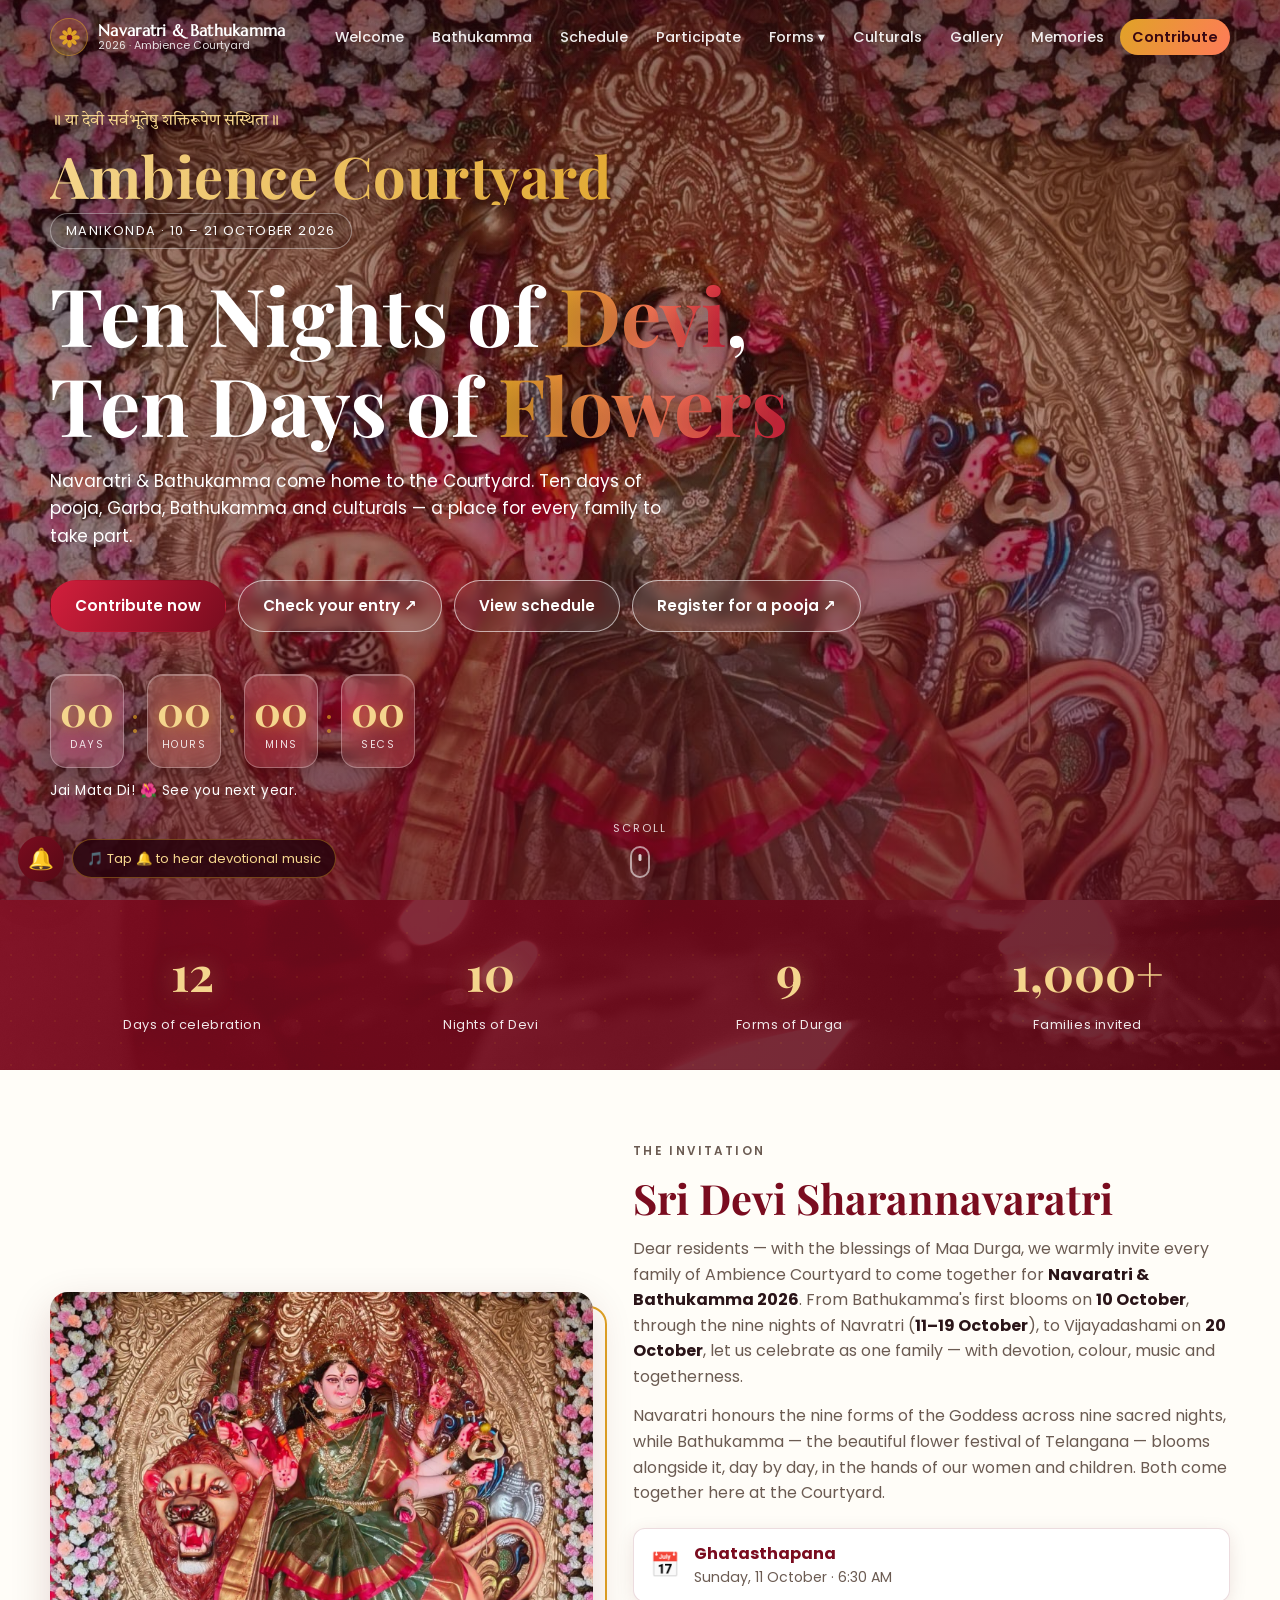
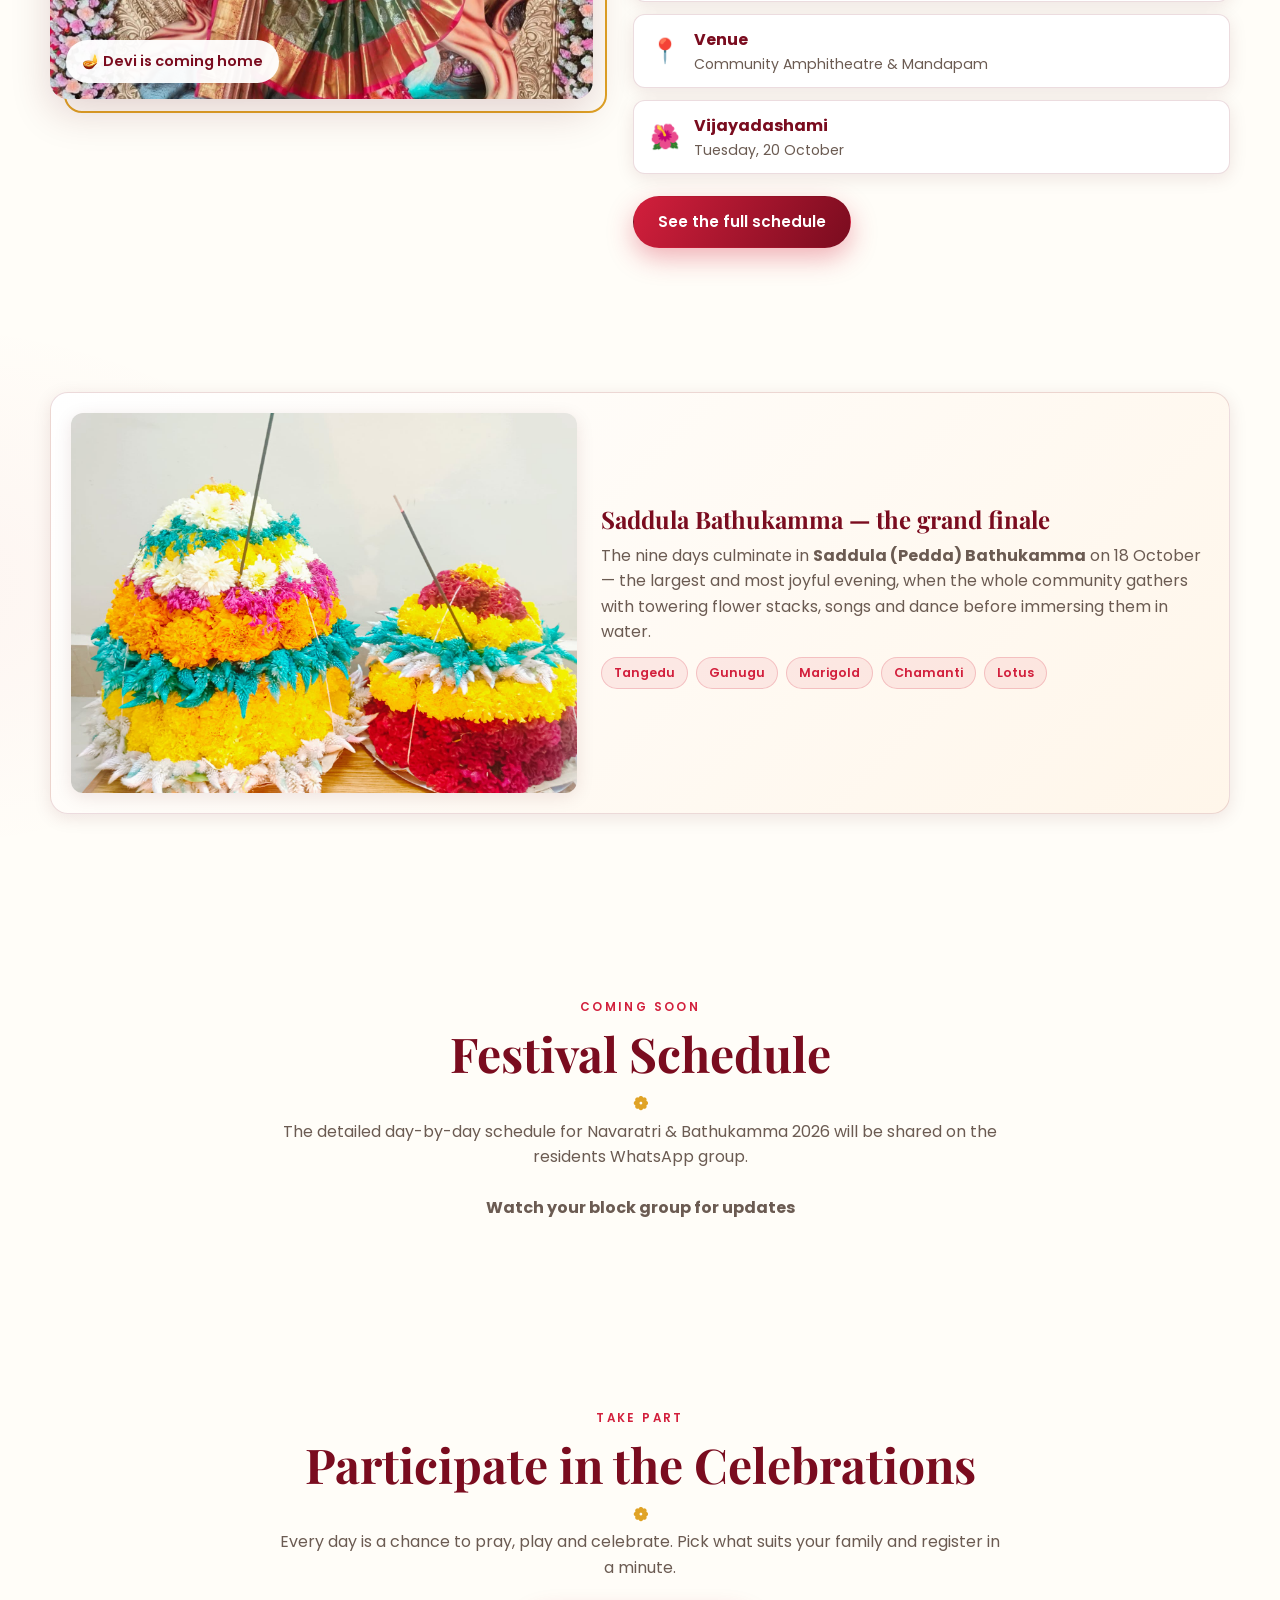
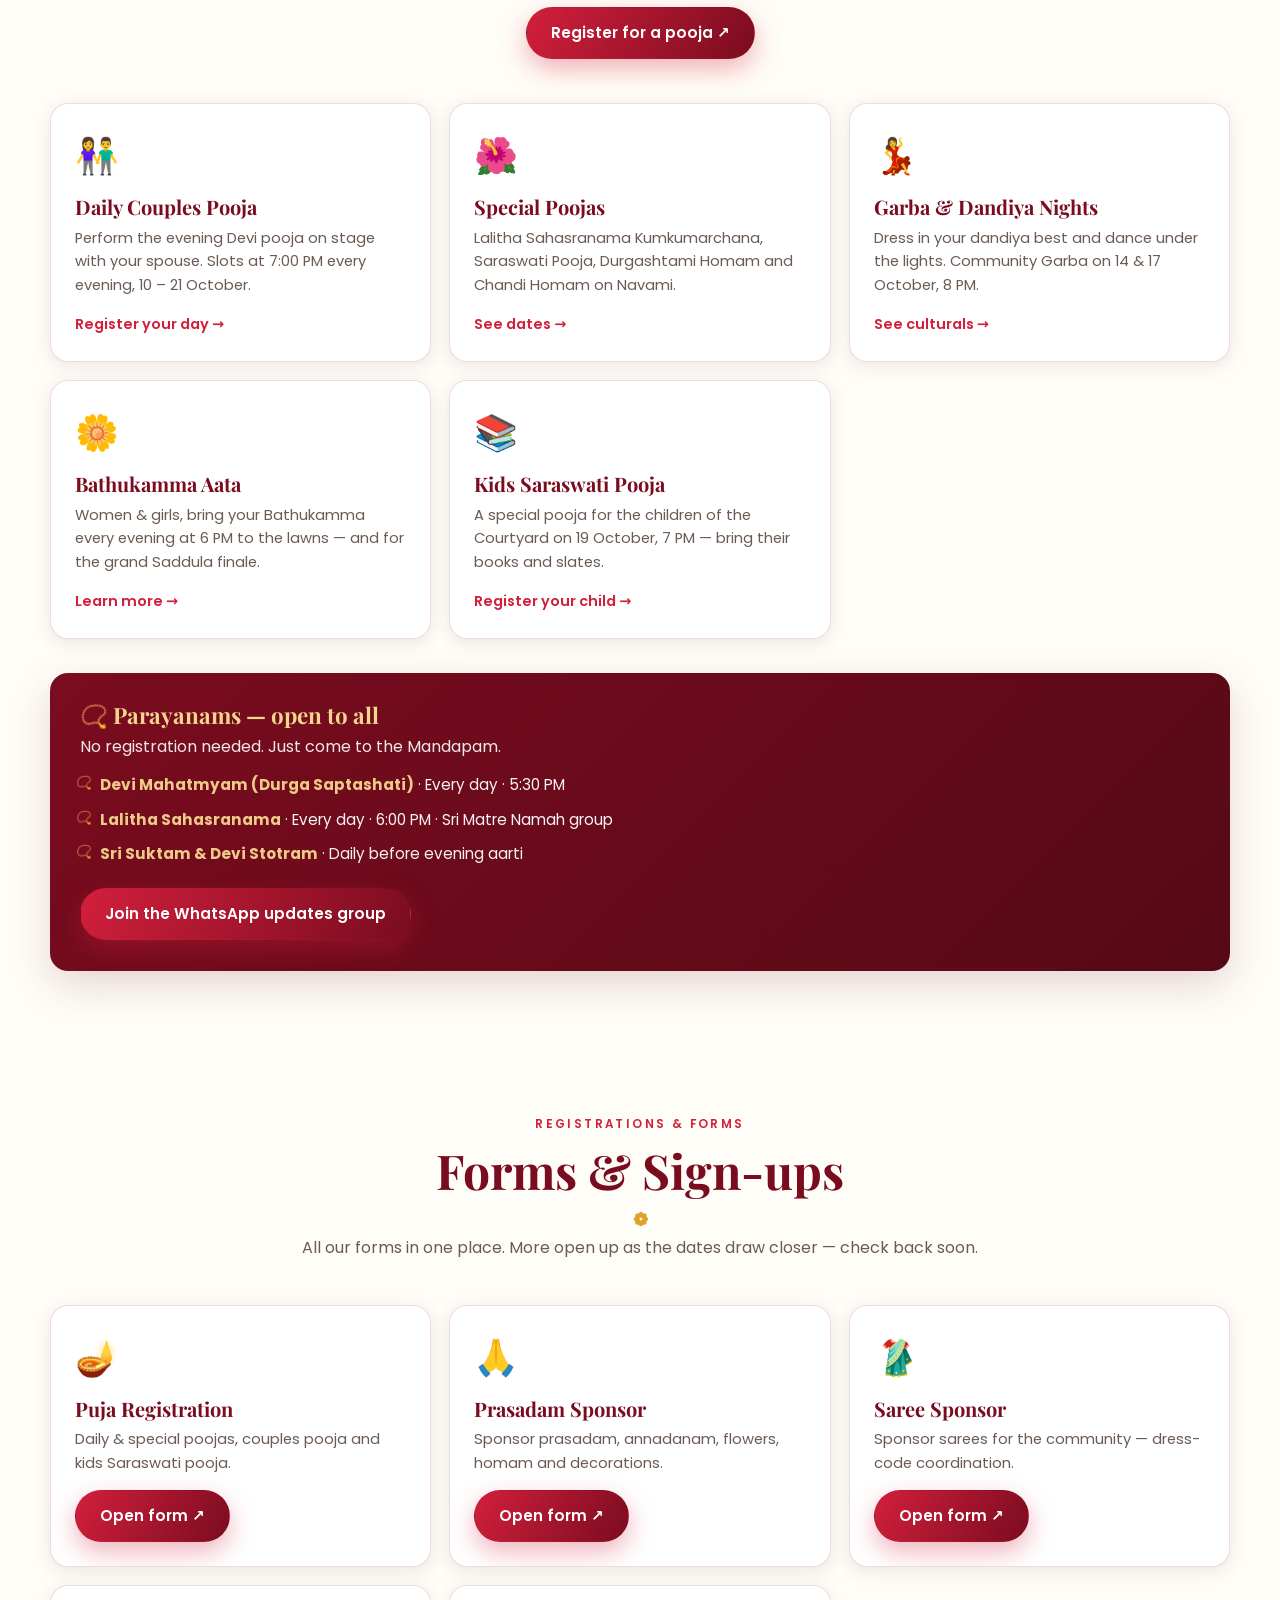
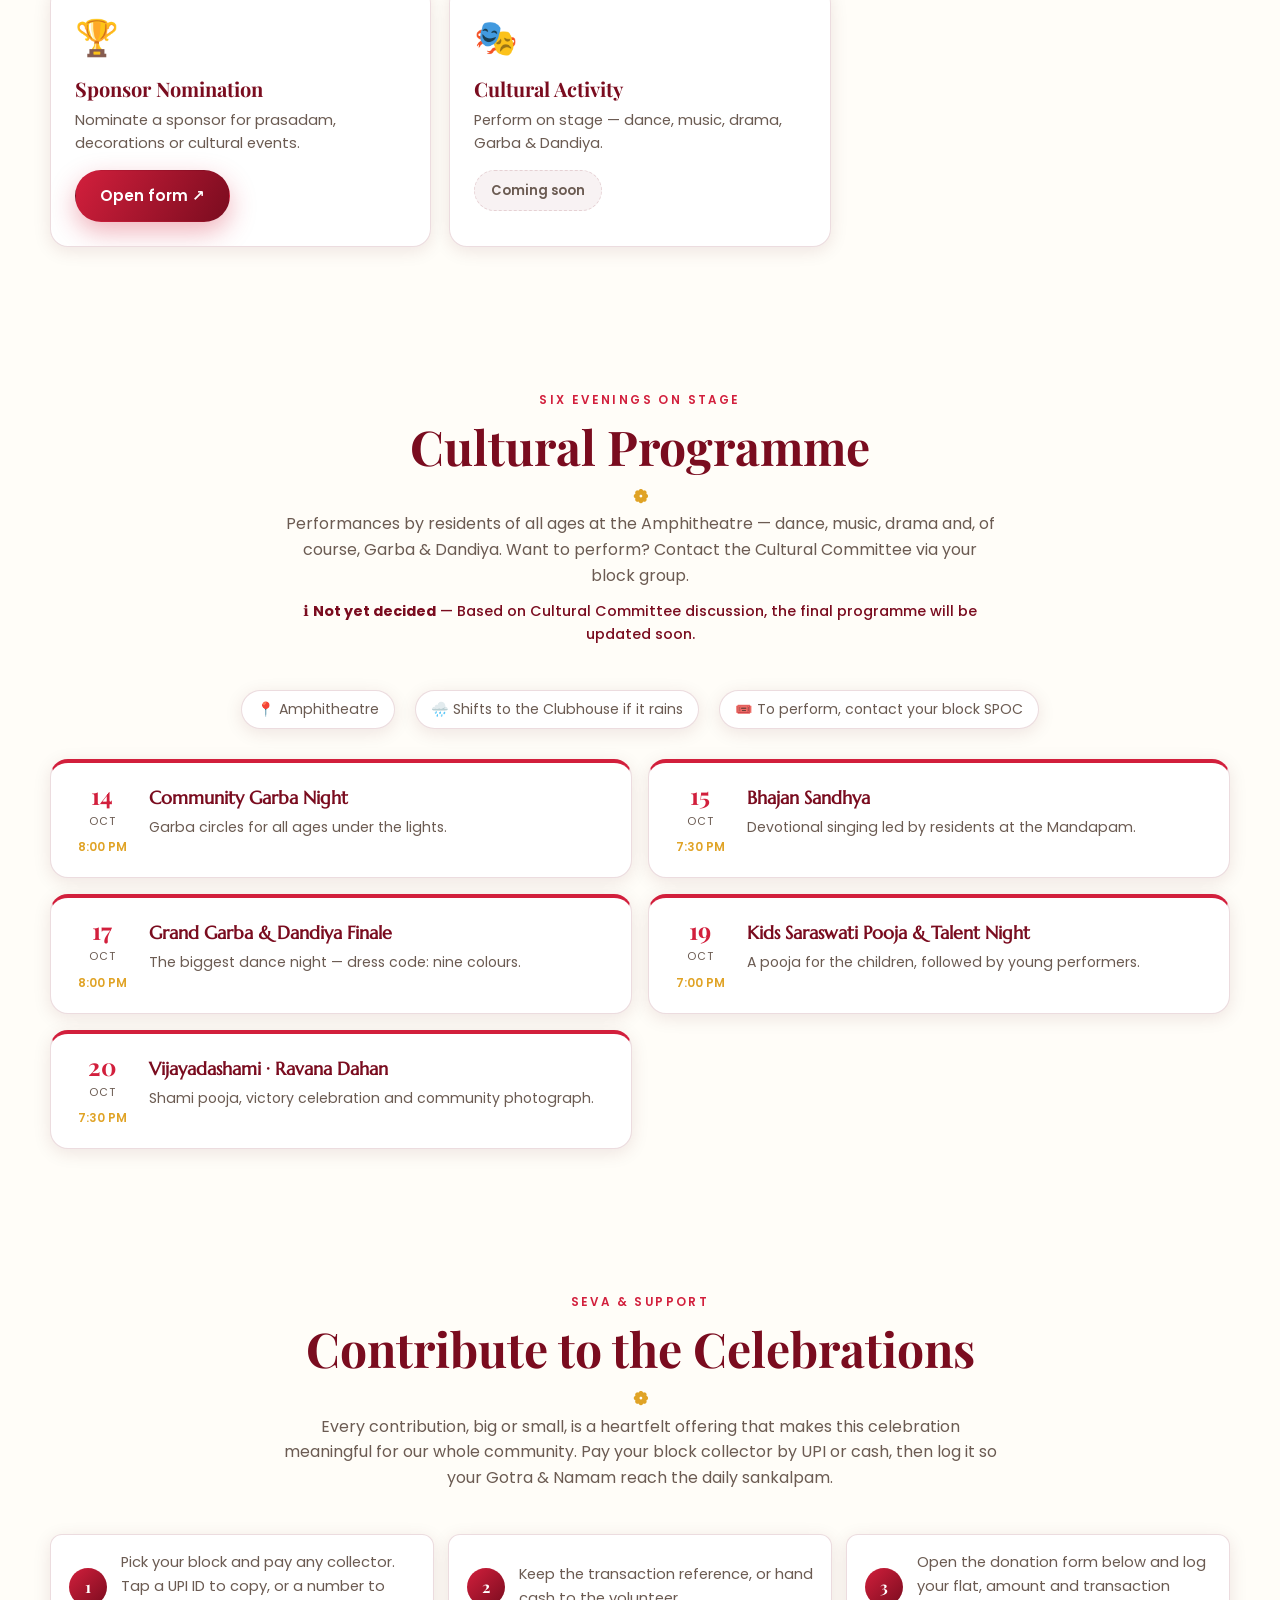
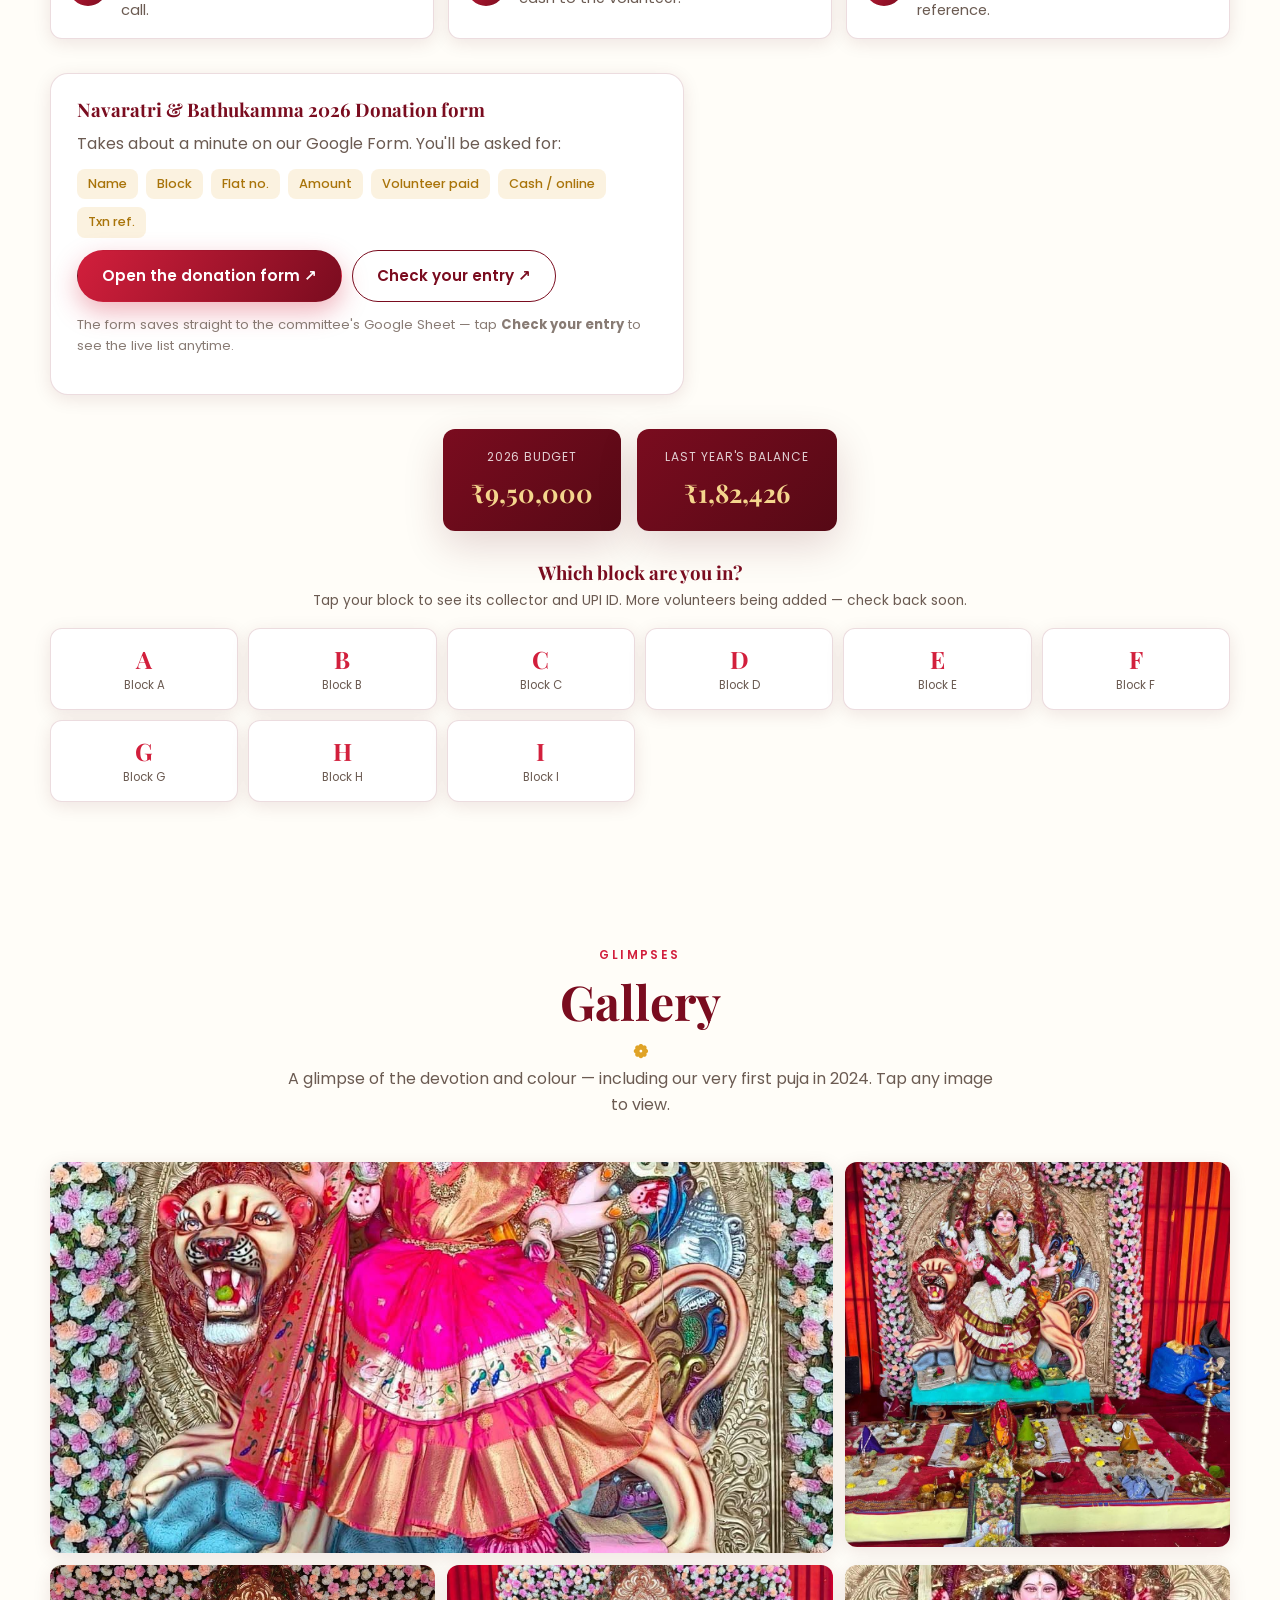
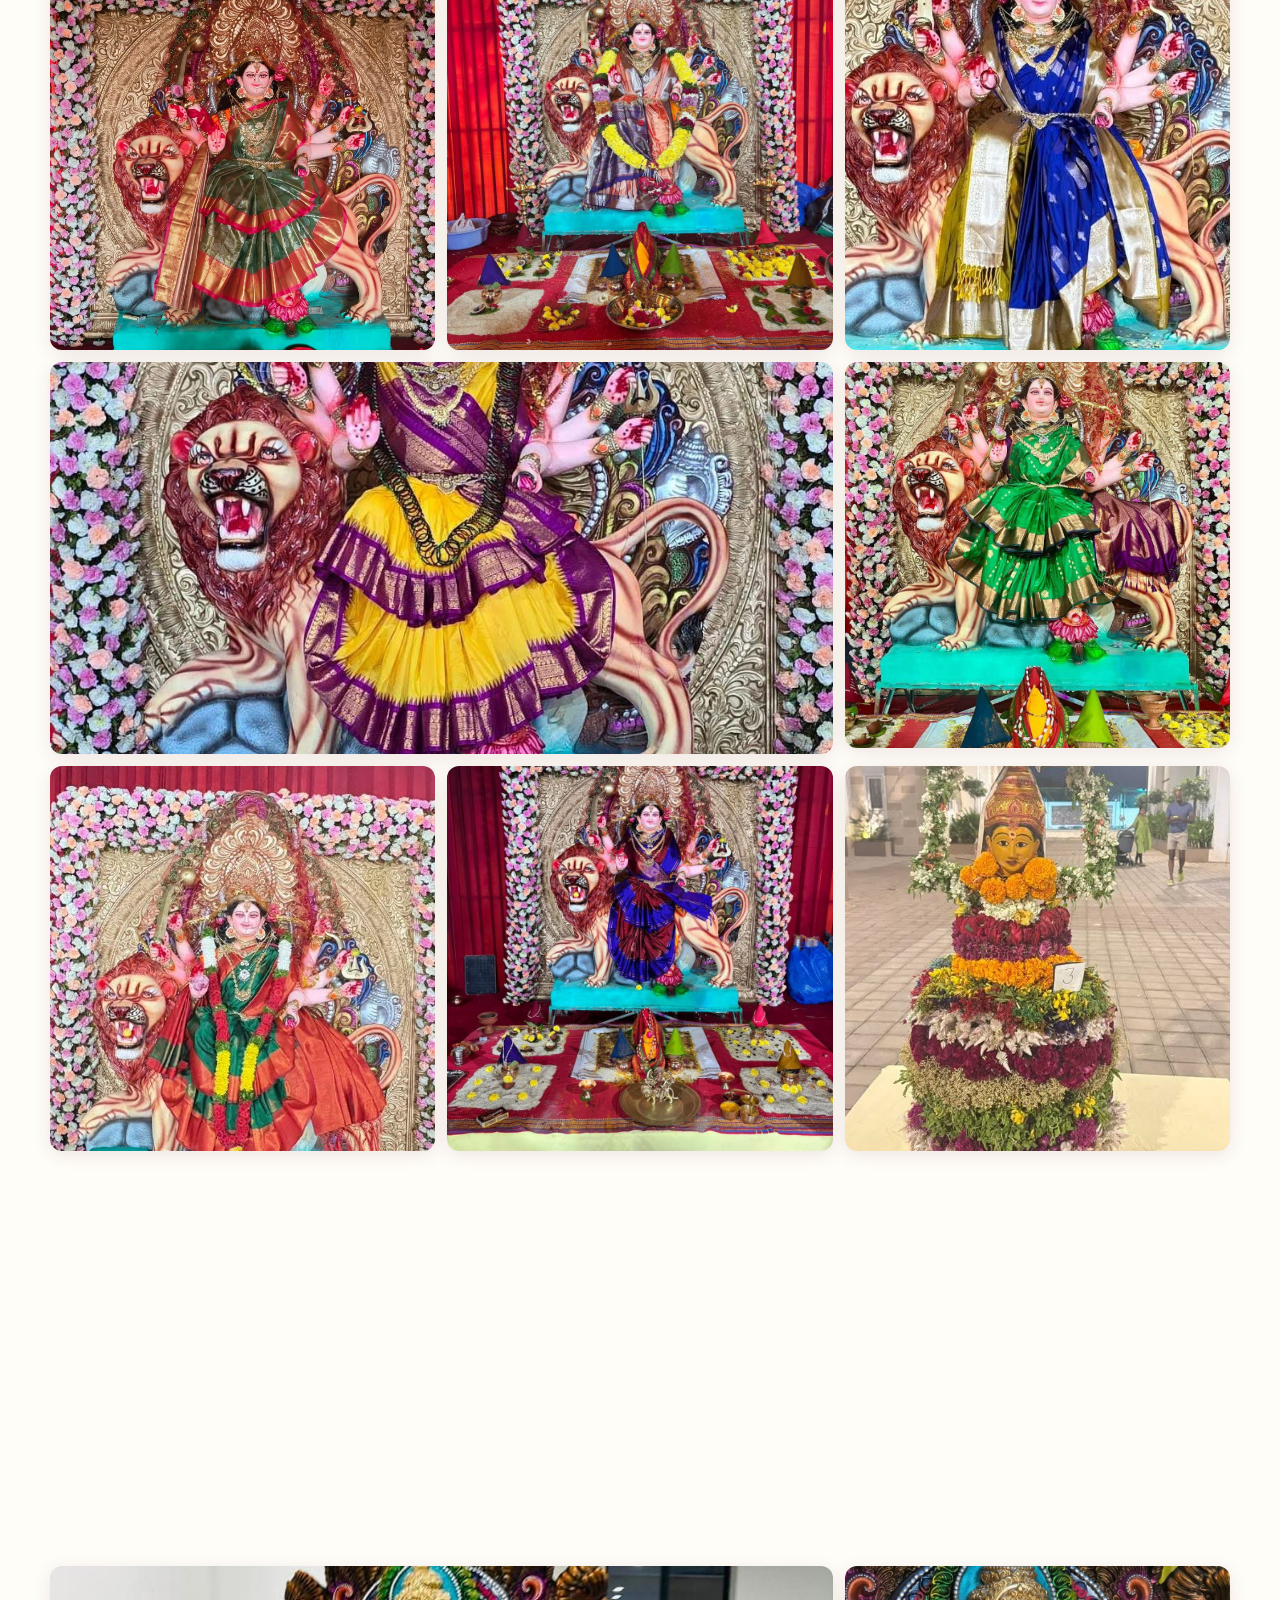
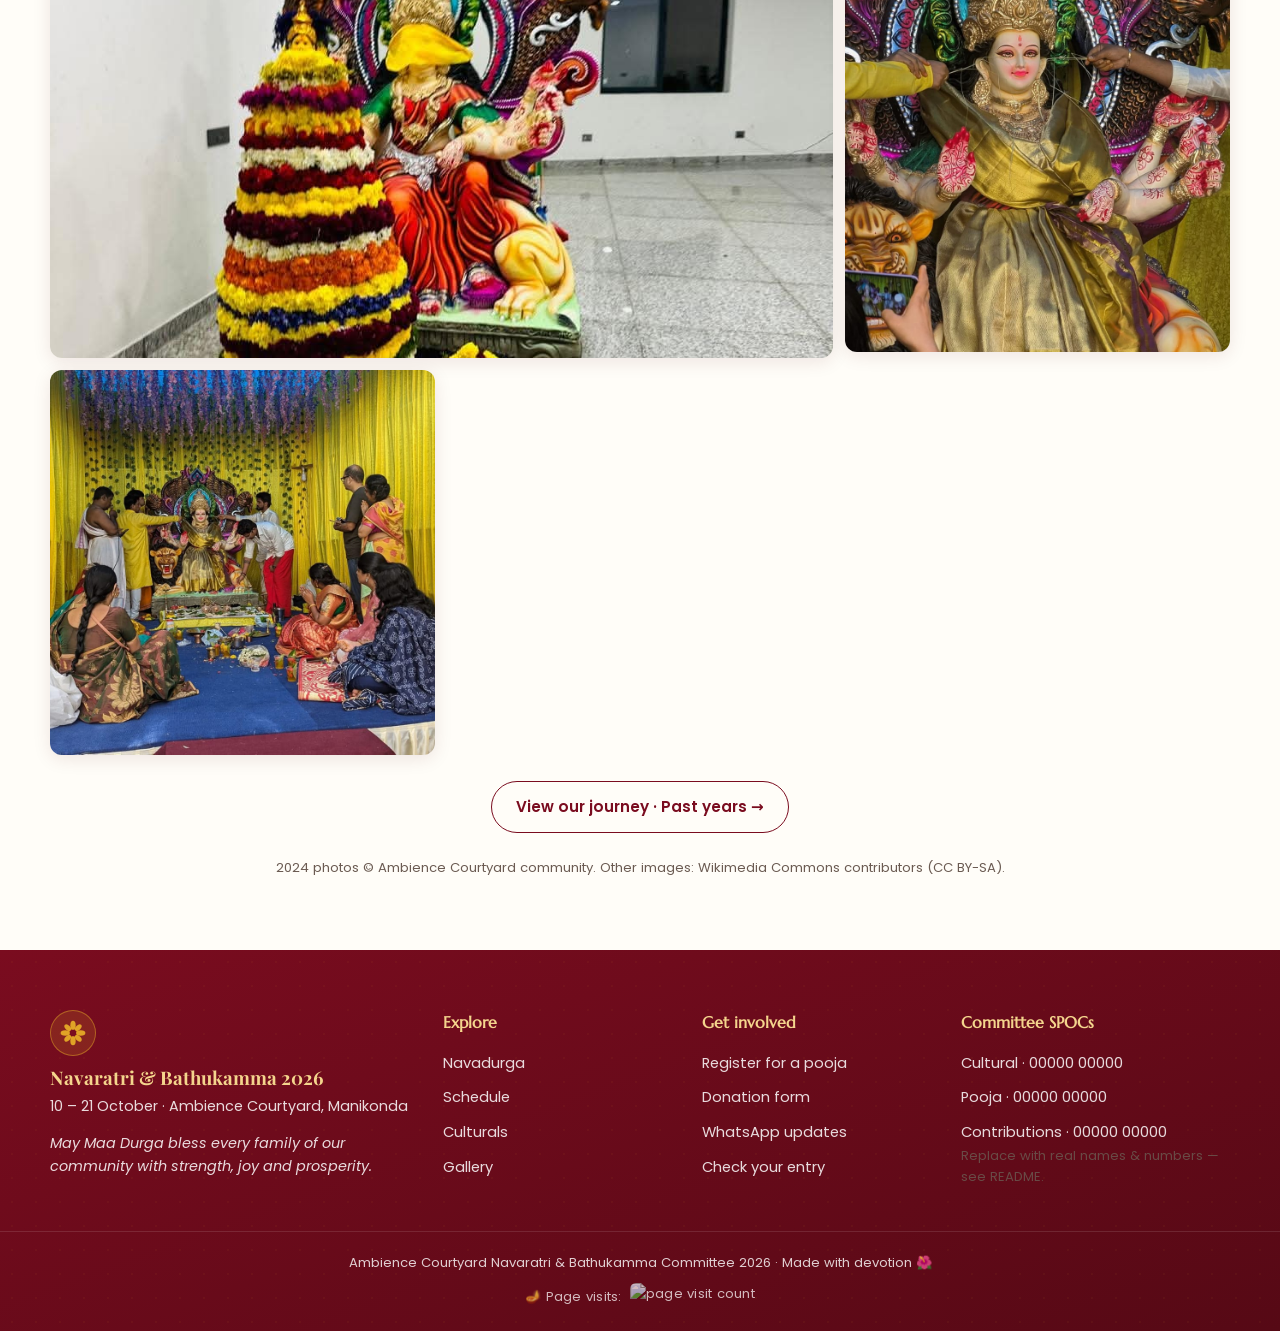
==== ambience-navaratri-bathukamma-2026/index.html @ 0a5da450 "Remove Pooja Participation link (redirects incorrectly to saree form)" ====
<!DOCTYPE html>
<html lang="en">
<head>
  <meta charset="UTF-8" />
  <meta name="viewport" content="width=device-width, initial-scale=1.0, viewport-fit=cover" />
  <meta name="theme-color" content="#7a0c1f" />
  <title>Navaratri &amp; Bathukamma 2026 · Ambience Courtyard</title>
  <meta name="description" content="Ten nights of Devi, ten days of flowers. Navaratri &amp; Bathukamma 2026 at Ambience Courtyard, Manikonda — 11 to 20 October 2026. Pooja, Garba, Bathukamma and culturals for every family." />

  <link rel="canonical" href="https://mrityunjay.github.io/ambience-navaratri-bathukamma-2026/" />

  <!-- Open Graph (WhatsApp / Facebook / LinkedIn link preview) -->
  <meta property="og:site_name" content="Ambience Courtyard" />
  <meta property="og:title" content="Navaratri &amp; Bathukamma 2026 · Ambience Courtyard" />
  <meta property="og:description" content="Ten nights of Devi, ten days of flowers 🌺 — 11 to 20 October 2026 at Ambience Courtyard, Manikonda. Join us for pooja, Bathukamma, Garba &amp; culturals. Tap to see the schedule and contribute." />
  <meta property="og:type" content="website" />
  <meta property="og:url" content="https://mrityunjay.github.io/ambience-navaratri-bathukamma-2026/" />
  <meta property="og:image" content="https://mrityunjay.github.io/ambience-navaratri-bathukamma-2026/assets/img/share-banner.jpg?v=2025b" />
  <meta property="og:image:secure_url" content="https://mrityunjay.github.io/ambience-navaratri-bathukamma-2026/assets/img/share-banner.jpg?v=2025b" />
  <meta property="og:image:type" content="image/jpeg" />
  <meta property="og:image:width" content="1200" />
  <meta property="og:image:height" content="630" />
  <meta property="og:image:alt" content="Navaratri &amp; Bathukamma 2025 · Maa Durga alankaram at Ambience Courtyard, Manikonda" />

  <!-- Twitter -->
  <meta name="twitter:card" content="summary_large_image" />
  <meta name="twitter:title" content="Navaratri &amp; Bathukamma 2026 · Ambience Courtyard" />
  <meta name="twitter:description" content="Ten nights of Devi, ten days of flowers 🌺 — 11 to 20 October 2026 at Ambience Courtyard, Manikonda." />
  <meta name="twitter:image" content="https://mrityunjay.github.io/ambience-navaratri-bathukamma-2026/assets/img/share-banner.jpg?v=2025b" />

  <link rel="icon" href="data:image/svg+xml,%3Csvg xmlns='http://www.w3.org/2000/svg' viewBox='0 0 100 100'%3E%3Ctext y='.9em' font-size='90'%3E%F0%9F%AA%94%3C/text%3E%3C/svg%3E" />

  <!-- Fonts -->
  <link rel="preconnect" href="https://fonts.googleapis.com" />
  <link rel="preconnect" href="https://fonts.gstatic.com" crossorigin />
  <link href="https://fonts.googleapis.com/css2?family=Marcellus&family=Playfair+Display:ital,wght@0,500;0,700;1,500&family=Poppins:wght@300;400;500;600&family=Tiro+Devanagari+Sanskrit&family=Noto+Sans+Telugu:wght@400;700&display=swap" rel="stylesheet" />

  <link rel="stylesheet" href="assets/css/styles.css" />
</head>
<body>
  <!-- Decorative floating petals / diyas layer -->
  <div class="fx-layer" aria-hidden="true"></div>

  <!-- Scroll progress bar -->
  <div class="scroll-progress" id="scrollProgress" aria-hidden="true"></div>

  <!-- ============ HEADER / NAV ============ -->
  <header class="site-header" id="siteHeader">
    <nav class="nav container" aria-label="Primary">
      <a href="#home" class="brand" aria-label="Home">
        <span class="brand-mark"><svg class="brand-logo" viewBox="0 0 24 24" aria-hidden="true"><g fill="currentColor"><ellipse cx="12" cy="5.4" rx="2.3" ry="4"/><ellipse cx="12" cy="18.6" rx="2.3" ry="4"/><ellipse cx="5.4" cy="12" rx="4" ry="2.3"/><ellipse cx="18.6" cy="12" rx="4" ry="2.3"/><ellipse cx="7.5" cy="7.5" rx="3.5" ry="2.1" transform="rotate(45 7.5 7.5)"/><ellipse cx="16.5" cy="7.5" rx="3.5" ry="2.1" transform="rotate(-45 16.5 7.5)"/><ellipse cx="7.5" cy="16.5" rx="3.5" ry="2.1" transform="rotate(-45 7.5 16.5)"/><ellipse cx="16.5" cy="16.5" rx="3.5" ry="2.1" transform="rotate(45 16.5 16.5)"/></g><circle cx="12" cy="12" r="2.7" fill="#7a0c1f"/></svg></span>
        <span class="brand-text">
          <strong>Navaratri &amp; Bathukamma</strong>
          <em>2026 · Ambience Courtyard</em>
        </span>
      </a>

      <button class="nav-toggle" id="navToggle" aria-expanded="false" aria-controls="navMenu" aria-label="Open menu">
        <span></span><span></span><span></span>
      </button>

      <ul class="nav-menu" id="navMenu">
        <li><a href="#welcome">Welcome</a></li>
        <li><a href="#bathukamma">Bathukamma</a></li>
        <li><a href="#schedule">Schedule</a></li>
        <li><a href="#participate">Participate</a></li>
        <li class="has-sub">
          <a href="#forms">Forms ▾</a>
          <ul class="sub-menu">
            <li><a href="https://forms.gle/XfCvJ87piS59FZ3C6" target="_blank" rel="noopener">🪔 Puja Registration</a></li>
            <li><a href="https://forms.gle/6SPb5GoqgpBLdEN16" target="_blank" rel="noopener">👧 Kanya Pooja Registration</a></li>
            <li><a href="https://forms.gle/CxWpn7DH7vDnDooVA" target="_blank" rel="noopener">🙏 Prasadam Sponsor</a></li>
            <li><a href="https://forms.gle/LpLTjft4r9fSfd1QA" target="_blank" rel="noopener">🥻 Saree Sponsor</a></li>
            <li><a href="https://forms.gle/WMw1PiNAGpcsrWMc8" target="_blank" rel="noopener">🏆 Sponsor Nomination</a></li>
            <li><a href="https://forms.gle/TRTkRXpZ17DWBr6v8" target="_blank" rel="noopener">💸 Expense Form</a></li>
            <li><hr style="margin: 6px 0; border: none; border-top: 1px solid rgba(122,12,31,0.2);"></li>
            <li><a href="https://docs.google.com/spreadsheets/d/1jD3M0nHJvrq4JyfWC45CosKl67B1nFFXiMDZ5DdKAz8/edit?usp=sharing" target="_blank" rel="noopener">📊 Response Sheet (All Forms)</a></li>
            <li><a href="https://docs.google.com/spreadsheets/d/1fKaKQjThN3Vm_C4nTHZfL16SZ2uCuHGpwzqKRHgHiMw/edit?usp=sharing" target="_blank" rel="noopener">💰 Donation Response Sheet</a></li>
          </ul>
        </li>
        <li><a href="#culturals">Culturals</a></li>
        <li><a href="#gallery">Gallery</a></li>
        <li><a href="memories.html">Memories</a></li>

        <li><a class="nav-cta" href="#contribute">Contribute</a></li>
      </ul>
    </nav>
  </header>

  <!-- ============ HERO ============ -->
  <section class="hero" id="home">
    <div class="hero-bg">
      <img src="assets/img/2025-day11.jpg" alt="Maa Durga — Navaratri 2025 at Ambience Courtyard" loading="eager" />
      <div class="hero-overlay"></div>
    </div>

    <div class="hero-content container">
      <p class="hero-sanskrit reveal">॥ या देवी सर्वभूतेषु शक्तिरूपेण संस्थिता ॥</p>
      <p class="hero-venue reveal">Ambience Courtyard</p>
      <p class="hero-kicker reveal">Manikonda · 10 – 21 October 2026</p>
      <h1 class="hero-title reveal">
        Ten Nights of <span class="grad">Devi</span>,<br />
        Ten Days of <span class="grad">Flowers</span>
      </h1>
      <p class="hero-sub reveal">
        Navaratri &amp; Bathukamma come home to the Courtyard. Ten days of pooja, Garba,
        Bathukamma and culturals — a place for every family to take part.
      </p>

      <div class="hero-actions reveal">
        <a class="btn btn-primary" href="#contribute">Contribute now</a>
        <a class="btn btn-ghost js-view-sheet" href="#" target="_blank" rel="noopener">Check your entry ↗</a>
        <a class="btn btn-ghost" href="#schedule">View schedule</a>
        <a class="btn btn-ghost js-register" href="#" target="_blank" rel="noopener">Register for a pooja ↗</a>
      </div>

      <!-- Countdown -->
      <div class="countdown reveal" id="countdown" aria-live="polite">
        <div class="cd-unit"><span class="cd-num" data-cd="days">--</span><span class="cd-label">Days</span></div>
        <div class="cd-sep">:</div>
        <div class="cd-unit"><span class="cd-num" data-cd="hours">--</span><span class="cd-label">Hours</span></div>
        <div class="cd-sep">:</div>
        <div class="cd-unit"><span class="cd-num" data-cd="minutes">--</span><span class="cd-label">Mins</span></div>
        <div class="cd-sep">:</div>
        <div class="cd-unit"><span class="cd-num" data-cd="seconds">--</span><span class="cd-label">Secs</span></div>
      </div>
      <p class="countdown-note reveal" id="countdownNote">until the festivities begin</p>
    </div>

    <a href="#welcome" class="scroll-hint" aria-label="Scroll down">
      <span>Scroll</span>
      <span class="scroll-arrow"></span>
    </a>
  </section>

  <!-- ============ STATS ============ -->
  <section class="stats" aria-label="At a glance">
    <div class="container stats-grid">
      <div class="stat reveal"><span class="stat-num" data-count="12">0</span><span class="stat-label">Days of celebration</span></div>
      <div class="stat reveal"><span class="stat-num" data-count="10">0</span><span class="stat-label">Nights of Devi</span></div>
      <div class="stat reveal"><span class="stat-num" data-count="9">0</span><span class="stat-label">Forms of Durga</span></div>
      <div class="stat reveal"><span class="stat-num" data-count="1000" data-suffix="+">0</span><span class="stat-label">Families invited</span></div>
    </div>
  </section>

  <!-- ============ WELCOME / INVITATION ============ -->
  <section class="section welcome" id="welcome">
    <div class="container welcome-grid">
      <div class="welcome-media reveal">
        <img src="assets/img/2025-day11.jpg" alt="Maa Durga — Navaratri 2025 alankaram at Ambience Courtyard" loading="lazy" />
        <div class="welcome-badge">🪔 <span>Devi is coming home</span></div>
      </div>
      <div class="welcome-text">
        <p class="eyebrow reveal">The invitation</p>
        <h2 class="reveal">Sri Devi Sharannavaratri</h2>
        <p class="reveal">
          Dear residents — with the blessings of Maa Durga, we warmly invite every family of Ambience
          Courtyard to come together for <strong>Navaratri &amp; Bathukamma 2026</strong>. From
          Bathukamma's first blooms on <strong>10 October</strong>, through the nine nights of Navratri
          (<strong>11–19 October</strong>), to Vijayadashami on <strong>20 October</strong>, let us
          celebrate as one family — with devotion, colour, music and togetherness.
        </p>
        <p class="reveal">
          Navaratri honours the nine forms of the Goddess across nine sacred nights, while
          Bathukamma — the beautiful flower festival of Telangana — blooms alongside it, day by day,
          in the hands of our women and children. Both come together here at the Courtyard.
        </p>
        <div class="info-cards reveal">
          <div class="info-card">
            <span class="ic-emoji">📅</span>
            <div><strong>Ghatasthapana</strong><span>Sunday, 11 October · 6:30 AM</span></div>
          </div>
          <div class="info-card">
            <span class="ic-emoji">📍</span>
            <div><strong>Venue</strong><span>Community Amphitheatre &amp; Mandapam</span></div>
          </div>
          <div class="info-card">
            <span class="ic-emoji">🌺</span>
            <div><strong>Vijayadashami</strong><span>Tuesday, 20 October</span></div>
          </div>
        </div>
        <a class="btn btn-primary reveal" href="#schedule">See the full schedule</a>
      </div>
    </div>
  </section>

  <!-- ============ BATHUKAMMA — SADDULA FINALE ============ -->
  <section class="section bathukamma" id="bathukamma">
    <div class="container">
      <div class="bathu-feature reveal">
        <div class="bathu-feature-media">
          <img src="assets/img/bathukamma-2.jpg" alt="Colourful Bathukamma flower arrangement" loading="lazy" />
        </div>
        <div class="bathu-feature-text">
          <h3>Saddula Bathukamma — the grand finale</h3>
          <p>
            The nine days culminate in <strong>Saddula (Pedda) Bathukamma</strong> on 18 October — the
            largest and most joyful evening, when the whole community gathers with towering flower
            stacks, songs and dance before immersing them in water.
          </p>
          <p class="bathu-flowers"><span>Tangedu</span><span>Gunugu</span><span>Marigold</span><span>Chamanti</span><span>Lotus</span></p>
        </div>
      </div>
    </div>
  </section>

  <!-- ============ SCHEDULE ============ -->
  <section class="section schedule" id="schedule">
    <div class="container">
      <div class="section-head">
        <p class="eyebrow reveal">Coming soon</p>
        <h2 class="reveal">Festival Schedule</h2>
        <p class="section-lead reveal">
          The detailed day-by-day schedule for Navaratri &amp; Bathukamma 2026 will be shared on the residents WhatsApp group.
          <br /><br />
          <strong>Watch your block group for updates</strong>
        </p>
      </div>
    </div>
  </section>

  <!-- ============ PARTICIPATE ============ -->
  <section class="section participate" id="participate">
    <div class="container">
      <div class="section-head">
        <p class="eyebrow reveal">Take part</p>
        <h2 class="reveal">Participate in the Celebrations</h2>
        <p class="section-lead reveal">Every day is a chance to pray, play and celebrate. Pick what suits your family and register in a minute.</p>
        <div class="gallery-cta reveal">
          <a class="btn btn-primary js-register" href="#" target="_blank" rel="noopener">Register for a pooja ↗</a>
        </div>
      </div>

      <div class="cards-grid">
        <article class="feature-card reveal">
          <div class="fc-icon">👫</div>
          <h3>Daily Couples Pooja</h3>
          <p>Perform the evening Devi pooja on stage with your spouse. Slots at 7:00 PM every evening, 10 – 21 October.</p>
          <a class="link-arrow js-register" href="#" target="_blank" rel="noopener">Register your day →</a>
        </article>
        <article class="feature-card reveal">
          <div class="fc-icon">🌺</div>
          <h3>Special Poojas</h3>
          <p>Lalitha Sahasranama Kumkumarchana, Saraswati Pooja, Durgashtami Homam and Chandi Homam on Navami.</p>
          <a class="link-arrow" href="#schedule">See dates →</a>
        </article>
<article class="feature-card reveal">
          <div class="fc-icon">💃</div>
          <h3>Garba &amp; Dandiya Nights</h3>
          <p>Dress in your dandiya best and dance under the lights. Community Garba on 14 &amp; 17 October, 8 PM.</p>
          <a class="link-arrow" href="#culturals">See culturals →</a>
        </article>
        <article class="feature-card reveal">
          <div class="fc-icon">🌼</div>
          <h3>Bathukamma Aata</h3>
          <p>Women &amp; girls, bring your Bathukamma every evening at 6 PM to the lawns — and for the grand Saddula finale.</p>
          <a class="link-arrow" href="#bathukamma">Learn more →</a>
        </article>
        <article class="feature-card reveal">
          <div class="fc-icon">📚</div>
          <h3>Kids Saraswati Pooja</h3>
          <p>A special pooja for the children of the Courtyard on 19 October, 7 PM — bring their books and slates.</p>
          <a class="link-arrow js-register" href="#" target="_blank" rel="noopener">Register your child →</a>
        </article>
      </div>

      <div class="parayanam reveal">
        <h3>📿 Parayanams — open to all</h3>
        <p>No registration needed. Just come to the Mandapam.</p>
        <ul>
          <li><strong>Devi Mahatmyam (Durga Saptashati)</strong> · Every day · 5:30 PM</li>
          <li><strong>Lalitha Sahasranama</strong> · Every day · 6:00 PM · Sri Matre Namah group</li>
          <li><strong>Sri Suktam &amp; Devi Stotram</strong> · Daily before evening aarti</li>
        </ul>
        <a class="btn btn-primary" href="#contribute">Join the WhatsApp updates group</a>
      </div>
    </div>
  </section>

  <!-- ============ FORMS & SIGN-UPS ============ -->
  <section class="section forms" id="forms">
    <div class="container">
      <div class="section-head">
        <p class="eyebrow reveal">Registrations &amp; forms</p>
        <h2 class="reveal">Forms &amp; Sign-ups</h2>
        <p class="section-lead reveal">All our forms in one place. More open up as the dates draw closer — check back soon.</p>
      </div>
      <div class="cards-grid" id="formsGrid"><!-- injected by JS --></div>
    </div>
  </section>

  <!-- ============ CULTURALS ============ -->
  <section class="section culturals" id="culturals">
    <div class="container">
      <div class="section-head">
        <p class="eyebrow reveal">Six evenings on stage</p>
        <h2 class="reveal">Cultural Programme</h2>
        <p class="section-lead reveal">
          Performances by residents of all ages at the Amphitheatre — dance, music, drama and, of
          course, Garba &amp; Dandiya. Want to perform? Contact the Cultural Committee via your block group.
        </p>
        <p class="section-note reveal" style="margin-top: 12px; font-size: 0.9rem; color: #7a0c1f; font-weight: 500;">
          ℹ️ <strong>Not yet decided</strong> — Based on Cultural Committee discussion, the final programme will be updated soon.
        </p>
      </div>

      <div class="cult-note reveal">
        <span>📍 Amphitheatre</span>
        <span>🌧️ Shifts to the Clubhouse if it rains</span>
        <span>🎟️ To perform, contact your block SPOC</span>
      </div>

      <div class="cult-grid" id="culturalsList">
        <!-- injected by JS -->
      </div>
    </div>
  </section>

  <!-- ============ CONTRIBUTE ============ -->
  <section class="section contribute" id="contribute">
    <div class="container">
      <div class="section-head">
        <p class="eyebrow reveal">Seva &amp; support</p>
        <h2 class="reveal">Contribute to the Celebrations</h2>
        <p class="section-lead reveal">
          Every contribution, big or small, is a heartfelt offering that makes this celebration
          meaningful for our whole community. Pay your block collector by UPI or cash, then log it so
          your Gotra &amp; Namam reach the daily sankalpam.
        </p>
      </div>

      <div class="steps reveal">
        <div class="step"><span class="step-n">1</span><p>Pick your block and pay any collector. Tap a UPI ID to copy, or a number to call.</p></div>
        <div class="step"><span class="step-n">2</span><p>Keep the transaction reference, or hand cash to the volunteer.</p></div>
        <div class="step"><span class="step-n">3</span><p>Open the donation form below and log your flat, amount and transaction reference.</p></div>
      </div>

      <div class="contribute-panel reveal">
        <div class="cp-form">
          <h3>Navaratri &amp; Bathukamma 2026 Donation form</h3>
          <p>Takes about a minute on our Google Form. You'll be asked for:</p>
          <p class="tags">
            <span>Name</span><span>Block</span><span>Flat no.</span><span>Amount</span>
            <span>Volunteer paid</span><span>Cash / online</span><span>Txn ref.</span>
          </p>
          <div class="cp-actions">
            <a class="btn btn-primary js-donate-form" href="#" target="_blank" rel="noopener">Open the donation form ↗</a>
            <a class="btn btn-outline js-view-sheet" href="#" target="_blank" rel="noopener">Check your entry ↗</a>
          </div>
          <p class="micro">The form saves straight to the committee's Google Sheet — tap <strong>Check your entry</strong> to see the live list anytime.</p>
        </div>
      </div>

      <div class="budget-summary reveal">
        <div class="budget-card">
          <span class="budget-label">2026 Budget</span>
          <span class="budget-amount">₹9,50,000</span>
        </div>
        <div class="budget-card">
          <span class="budget-label">Last Year's Balance</span>
          <span class="budget-amount">₹1,82,426</span>
        </div>
      </div>

      <div class="blocks reveal">
        <h3>Which block are you in?</h3>
        <p class="blocks-hint">Tap your block to see its collector and UPI ID. More volunteers being added — check back soon.</p>
        <div class="blocks-grid" id="blocksGrid"><!-- injected by JS --></div>
        <div class="block-detail" id="blockDetail" hidden></div>
      </div>
    </div>
  </section>

  <!-- ============ GALLERY ============ -->
  <section class="section gallery" id="gallery">
    <div class="container">
      <div class="section-head">
        <p class="eyebrow reveal">Glimpses</p>
        <h2 class="reveal">Gallery</h2>
        <p class="section-lead reveal">A glimpse of the devotion and colour — including our very first puja in 2024. Tap any image to view.</p>
      </div>
      <div class="gallery-grid" id="galleryGrid"><!-- injected by JS --></div>
      <div class="gallery-cta reveal">
        <a class="btn btn-outline" href="memories.html">View our journey · Past years →</a>
      </div>
      <p class="credit">2024 photos © Ambience Courtyard community. Other images: Wikimedia Commons contributors (CC BY-SA).</p>
    </div>
  </section>

  <!-- ============ LIGHTBOX ============ -->
  <div class="lightbox" id="lightbox" aria-hidden="true" role="dialog" aria-label="Image viewer">
    <button class="lb-close" id="lbClose" aria-label="Close">×</button>
    <button class="lb-nav lb-prev" id="lbPrev" aria-label="Previous">‹</button>
    <img class="lb-img" id="lbImg" src="" alt="" />
    <button class="lb-nav lb-next" id="lbNext" aria-label="Next">›</button>
    <p class="lb-caption" id="lbCaption"></p>
  </div>

  <!-- ============ FOOTER ============ -->
  <footer class="site-footer" id="community">
    <div class="container footer-grid">
      <div class="footer-brand">
        <span class="brand-mark"><svg class="brand-logo" viewBox="0 0 24 24" aria-hidden="true"><g fill="currentColor"><ellipse cx="12" cy="5.4" rx="2.3" ry="4"/><ellipse cx="12" cy="18.6" rx="2.3" ry="4"/><ellipse cx="5.4" cy="12" rx="4" ry="2.3"/><ellipse cx="18.6" cy="12" rx="4" ry="2.3"/><ellipse cx="7.5" cy="7.5" rx="3.5" ry="2.1" transform="rotate(45 7.5 7.5)"/><ellipse cx="16.5" cy="7.5" rx="3.5" ry="2.1" transform="rotate(-45 16.5 7.5)"/><ellipse cx="7.5" cy="16.5" rx="3.5" ry="2.1" transform="rotate(-45 7.5 16.5)"/><ellipse cx="16.5" cy="16.5" rx="3.5" ry="2.1" transform="rotate(45 16.5 16.5)"/></g><circle cx="12" cy="12" r="2.7" fill="#7a0c1f"/></svg></span>
        <h3>Navaratri &amp; Bathukamma 2026</h3>
        <p>10 – 21 October · Ambience Courtyard, Manikonda</p>
        <p class="footer-blessing">May Maa Durga bless every family of our community with strength, joy and prosperity.</p>
      </div>
      <div class="footer-col">
        <h4>Explore</h4>
        <ul>
          <li><a href="#navadurga">Navadurga</a></li>
            <li><a href="#schedule">Schedule</a></li>
          <li><a href="#culturals">Culturals</a></li>
          <li><a href="#gallery">Gallery</a></li>
        </ul>
      </div>
      <div class="footer-col">
        <h4>Get involved</h4>
        <ul>
          <li><a href="#participate">Register for a pooja</a></li>
          <li><a href="#" class="js-donate-form" target="_blank" rel="noopener">Donation form</a></li>
          <li><a href="#" data-form="whatsapp">WhatsApp updates</a></li>
          <li><a href="#" class="js-view-sheet" target="_blank" rel="noopener">Check your entry</a></li>
        </ul>
      </div>
      <div class="footer-col">
        <h4>Committee SPOCs</h4>
        <ul class="footer-contacts">
          <li><a href="tel:+910000000000">Cultural · 00000 00000</a></li>
          <li><a href="tel:+910000000000">Pooja · 00000 00000</a></li>
          <li><a href="tel:+910000000000">Contributions · 00000 00000</a></li>
        </ul>
        <p class="micro">Replace with real names &amp; numbers — see README.</p>
      </div>
    </div>
    <div class="footer-bottom">
      <p>Ambience Courtyard Navaratri &amp; Bathukamma Committee 2026 · Made with devotion 🌺</p>
      <p class="visitor-count">🪔 Page visits: <img src="https://visitor-badge.laobi.icu/badge?page_id=mrityunjay.ambience-navaratri-2026&left_color=%237a0c1f&right_color=%23c8860a&left_text=seen" alt="page visit count" class="visitor-badge" /></p>
    </div>
  </footer>

  <!-- Back to top -->
  <button class="to-top" id="toTop" aria-label="Back to top">↑</button>

  <!-- Devotional background music -->
  <audio id="bgMusic" loop preload="auto" muted>
    <!-- Devi Suktham — Vedic hymn to Devi/Durga, public domain, Wikimedia Commons -->
    <source src="https://upload.wikimedia.org/wikipedia/commons/1/1f/04-DEVI_SUKTHAM-MANTRA_MANJUSHA.ogg" type="audio/ogg" />
  </audio>
  <button class="music-btn" id="musicBtn" aria-label="Unmute devotional music" title="Unmute devotional music">🔔</button>
  <div class="music-toast" id="musicToast">🎵 Tap 🔔 to hear devotional music</div>

  <script src="assets/js/main.js"></script>
  <script>
    /* ---- Devotional music (muted autoplay → tap to unmute) ---- */
    (function() {
      const audio = document.getElementById("bgMusic");
      const btn   = document.getElementById("musicBtn");
      const toast = document.getElementById("musicToast");

      audio.volume = 0.32;

      // Try muted autoplay immediately — allowed by all browsers
      audio.play().catch(function() {});

      // Show unmute toast after 1s
      setTimeout(function() {
        if (toast) toast.classList.add("visible");
        setTimeout(function() { if (toast) toast.classList.remove("visible"); }, 5000);
      }, 1000);

      btn.addEventListener("click", function(e) {
        e.stopPropagation();
        if (audio.muted) {
          // First unmute: start fresh with volume
          audio.muted = false;
          if (audio.paused) audio.play().catch(function() {});
          btn.textContent = "🔕";
          btn.setAttribute("aria-label", "Mute devotional music");
          btn.classList.add("playing");
          if (toast) toast.style.display = "none";
        } else {
          audio.muted = true;
          btn.textContent = "🔔";
          btn.setAttribute("aria-label", "Unmute devotional music");
          btn.classList.remove("playing");
        }
      });
    })();
  </script>

</body>
</html>
---- ambience-navaratri-bathukamma-2026/assets/css/styles.css ----
/* ============================================================
   Navaratri & Bathukamma 2026 — Ambience Courtyard
   Mobile-first, professional, festive theme
   ============================================================ */

:root {
  /* Brand palette */
  --maroon: #7a0c1f;
  --maroon-deep: #560915;
  --gold: #e0a326;
  --gold-soft: #f4d58d;
  --cream: #fff8ee;
  --ink: #2a1418;
  --muted: #6b5b52;
  --line: rgba(122, 12, 31, 0.14);

  /* Accent — swapped by Navaratri color switcher */
  --accent: #d21f3c;
  --accent-2: #ff7a59;
  --accent-ink: #3a0812;

  --radius: 18px;
  --radius-sm: 12px;
  --shadow-sm: 0 4px 18px rgba(86, 9, 21, 0.10);
  --shadow-md: 0 14px 40px rgba(86, 9, 21, 0.16);
  --shadow-lg: 0 26px 70px rgba(86, 9, 21, 0.24);

  --header-h: 66px;
  --max: 1180px;

  --font-head: "Playfair Display", Georgia, serif;
  --font-alt: "Marcellus", Georgia, serif;
  --font-body: "Poppins", system-ui, sans-serif;
  --font-sanskrit: "Tiro Devanagari Sanskrit", serif;

  --ease: cubic-bezier(0.22, 1, 0.36, 1);
}

* { box-sizing: border-box; margin: 0; padding: 0; }

html { scroll-behavior: smooth; -webkit-text-size-adjust: 100%; }
@media (prefers-reduced-motion: reduce) { html { scroll-behavior: auto; } }

body {
  font-family: var(--font-body);
  color: var(--ink);
  background:
    radial-gradient(1200px 500px at 80% -10%, rgba(224, 163, 38, 0.07), transparent 60%),
    radial-gradient(900px 500px at -10% 20%, rgba(210, 31, 60, 0.04), transparent 55%),
    #fffdf8;
  line-height: 1.6;
  overflow-x: hidden;
  scroll-padding-top: var(--header-h);
}

img { max-width: 100%; display: block; }
a { color: inherit; text-decoration: none; }
ul { list-style: none; }

.container { width: min(100% - 34px, var(--max)); margin-inline: auto; }

h1, h2, h3 { font-family: var(--font-head); line-height: 1.12; font-weight: 700; }
.grad {
  background: linear-gradient(100deg, var(--gold) 0%, var(--accent-2) 55%, var(--accent) 100%);
  -webkit-background-clip: text; background-clip: text; color: transparent;
}

/* ---------- Buttons ---------- */
.btn {
  display: inline-flex; align-items: center; justify-content: center; gap: 8px;
  padding: 13px 24px; border-radius: 999px; font-weight: 600; font-size: 0.95rem;
  cursor: pointer; border: 1.5px solid transparent; transition: transform .25s var(--ease), box-shadow .25s var(--ease), background .25s, color .25s;
  will-change: transform;
}
.btn-primary {
  color: #fff;
  background: linear-gradient(120deg, var(--accent) 0%, var(--maroon) 100%);
  box-shadow: 0 10px 26px rgba(210, 31, 60, 0.34);
}
.btn-primary:hover { transform: translateY(-3px); box-shadow: 0 16px 34px rgba(210, 31, 60, 0.44); }
.btn-ghost { color: #fff; border-color: rgba(255,255,255,.6); background: rgba(255,255,255,.08); backdrop-filter: blur(6px); }
.btn-ghost:hover { background: rgba(255,255,255,.18); transform: translateY(-3px); }
.btn-outline { color: var(--maroon); border-color: var(--maroon); background: transparent; }
.btn-outline:hover { background: rgba(122,12,31,.07); transform: translateY(-3px); }

/* ---------- Scroll progress ---------- */
.scroll-progress {
  position: fixed; top: 0; left: 0; height: 3px; width: 0%;
  background: linear-gradient(90deg, var(--gold), var(--accent)); z-index: 1000; transition: width .1s linear;
}

/* ---------- Header ---------- */
.site-header {
  position: fixed; inset: 0 0 auto 0; height: var(--header-h); z-index: 900;
  display: flex; align-items: center;
  transition: background .35s, box-shadow .35s, backdrop-filter .35s;
}
.site-header.scrolled {
  background: rgba(255, 248, 238, 0.92);
  box-shadow: var(--shadow-sm);
  backdrop-filter: blur(10px);
}
.nav { display: flex; align-items: center; justify-content: space-between; width: min(100% - 34px, var(--max)); }
.brand { display: flex; align-items: center; gap: 10px; color: #fff; transition: color .35s; }
.site-header.scrolled .brand { color: var(--maroon); }
.brand-mark {
  font-family: var(--font-sanskrit); font-size: 1.5rem; color: var(--gold);
  width: 38px; height: 38px; display: grid; place-items: center; border-radius: 50%;
  background: rgba(224,163,38,.16); border: 1px solid rgba(224,163,38,.5); flex: none;
}
.brand-mark .brand-logo { width: 23px; height: 23px; display: block; }
.footer-brand .brand-mark { width: 46px; height: 46px; }
.footer-brand .brand-mark .brand-logo { width: 28px; height: 28px; }
.brand-text { display: flex; flex-direction: column; line-height: 1.05; }
.brand-text strong { font-family: var(--font-alt); font-size: .98rem; letter-spacing: .3px; }
.brand-text em { font-style: normal; font-size: .68rem; opacity: .85; }

.nav-menu { display: flex; align-items: center; gap: 4px; }
.nav-menu a {
  padding: 8px 12px; border-radius: 999px; font-size: .9rem; font-weight: 500; color: #fff;
  opacity: .92; transition: background .2s, color .2s, opacity .2s;
}
.site-header.scrolled .nav-menu a { color: var(--ink); }
.nav-menu a:hover { background: rgba(255,255,255,.16); opacity: 1; }
.site-header.scrolled .nav-menu a:hover { background: rgba(122,12,31,.08); }
.nav-cta {
  background: linear-gradient(120deg, var(--gold), var(--accent-2)) !important;
  color: var(--accent-ink) !important; font-weight: 600 !important; opacity: 1 !important;
}

/* ── Nav submenu ── */
.nav-menu li.has-sub { position: relative; }
.nav-menu .sub-menu {
  display: none;
  position: absolute;
  top: calc(100% + 6px);
  left: 0;
  min-width: 220px;
  background: #fff;
  border-radius: 12px;
  box-shadow: 0 8px 32px rgba(0,0,0,.18);
  padding: 6px 0;
  z-index: 200;
  list-style: none;
}
.nav-menu li.has-sub:hover .sub-menu,
.nav-menu li.has-sub:focus-within .sub-menu { display: block; }
.nav-menu .sub-menu li a {
  display: block;
  padding: 10px 18px;
  color: var(--ink) !important;
  font-size: .88rem;
  background: none !important;
  border-radius: 0;
  white-space: nowrap;
}
.nav-menu .sub-menu li a:hover { background: rgba(122,12,31,.07) !important; color: var(--maroon) !important; }
.nav-menu .sub-menu li + li { border-top: 1px solid rgba(0,0,0,.06); }

.nav-toggle { display: none; flex-direction: column; gap: 5px; background: none; border: 0; cursor: pointer; padding: 8px; }
.nav-toggle span { width: 26px; height: 2.5px; background: #fff; border-radius: 2px; transition: .3s var(--ease); }
.site-header.scrolled .nav-toggle span { background: var(--maroon); }

/* ---------- Hero ---------- */
.hero { position: relative; min-height: 100svh; display: flex; align-items: center; color: #fff; overflow: hidden; }
.hero-bg { position: absolute; inset: 0; z-index: -2; }
.hero-bg img { width: 100%; height: 100%; object-fit: cover; object-position: center 18%; }
.hero-overlay {
  position: absolute; inset: 0;
  background:
    linear-gradient(180deg, rgba(41,4,14,.55) 0%, rgba(41,4,14,.35) 40%, rgba(86,9,21,.75) 100%),
    radial-gradient(80% 60% at 70% 20%, rgba(224,163,38,.14), transparent 60%);
}
.hero-content { padding: calc(var(--header-h) + 26px) 0 90px; position: relative; }
.hero-sanskrit { font-family: var(--font-sanskrit); color: var(--gold-soft); font-size: 1.02rem; margin-bottom: 12px; text-shadow: 0 2px 12px rgba(0,0,0,.5); }
.hero-venue {
  font-family: var(--font-head); font-weight: 700; line-height: 1.02;
  font-size: clamp(2.1rem, 7.5vw, 3.6rem);
  background: linear-gradient(100deg, var(--gold-soft) 0%, var(--gold) 55%, var(--accent-2) 100%);
  -webkit-background-clip: text; background-clip: text; color: transparent;
  letter-spacing: .5px; margin-bottom: 8px; filter: drop-shadow(0 4px 18px rgba(0,0,0,.5));
}
.hero-kicker {
  display: inline-block; font-size: .8rem; letter-spacing: 1.4px; text-transform: uppercase;
  padding: 7px 15px; border: 1px solid rgba(255,255,255,.4); border-radius: 999px; margin-bottom: 20px; background: rgba(0,0,0,.14);
}
.hero-title { font-size: clamp(2.4rem, 8vw, 5rem); text-shadow: 0 6px 30px rgba(0,0,0,.4); }
.hero-sub { max-width: 620px; margin: 20px 0 30px; font-size: 1.06rem; opacity: .95; }
.hero-actions { display: flex; flex-wrap: wrap; gap: 12px; }

/* Countdown — glassmorphism cards */
.countdown { display: flex; align-items: flex-start; gap: 8px; margin-top: 42px; }
.cd-unit {
  display: flex; flex-direction: column; align-items: center;
  background: rgba(255,255,255,.13); border: 1px solid rgba(255,255,255,.28);
  border-radius: 16px; padding: 14px 8px; min-width: 74px;
  backdrop-filter: blur(14px) saturate(1.6);
  -webkit-backdrop-filter: blur(14px) saturate(1.6);
  box-shadow: 0 4px 24px rgba(0,0,0,.22), inset 0 1px 0 rgba(255,255,255,.28);
  transition: transform .25s var(--ease), box-shadow .25s var(--ease);
}
.cd-unit:hover { transform: translateY(-3px); box-shadow: 0 8px 32px rgba(0,0,0,.28), inset 0 1px 0 rgba(255,255,255,.3); }
.cd-num { font-family: var(--font-head); font-size: clamp(1.7rem, 6vw, 2.6rem); font-weight: 700; color: var(--gold-soft); line-height: 1; font-variant-numeric: tabular-nums; text-shadow: 0 2px 12px rgba(224,163,38,.5); }
.cd-label { font-size: .66rem; letter-spacing: 1.5px; text-transform: uppercase; opacity: .85; margin-top: 6px; }
.cd-sep { font-size: 2rem; color: var(--gold); align-self: center; opacity: .7; animation: pulse-sep 2s ease-in-out infinite; }
@keyframes pulse-sep { 0%,100%{opacity:.5} 50%{opacity:1} }
.countdown-note { margin-top: 12px; font-size: .85rem; opacity: .85; letter-spacing: .5px; }

.scroll-hint {
  position: absolute; bottom: 22px; left: 50%; transform: translateX(-50%);
  display: flex; flex-direction: column; align-items: center; gap: 8px; font-size: .7rem; letter-spacing: 2px; text-transform: uppercase; color: #fff; opacity: .8;
}
.scroll-arrow { width: 20px; height: 32px; border: 2px solid rgba(255,255,255,.7); border-radius: 12px; position: relative; }
.scroll-arrow::after { content: ""; position: absolute; top: 6px; left: 50%; width: 3px; height: 7px; background: #fff; border-radius: 2px; transform: translateX(-50%); animation: scrolldot 1.6s infinite; }
@keyframes scrolldot { 0%{opacity:0;transform:translate(-50%,0)} 40%{opacity:1} 80%{opacity:0;transform:translate(-50%,12px)} }

/* ---------- Stats ---------- */
.stats { background: linear-gradient(120deg, var(--maroon) 0%, var(--maroon-deep) 100%); color: #fff; padding: 34px 0; position: relative; overflow: hidden; }
.stats::after { content: ""; position: absolute; inset: 0; background: url('../img/diya-2.jpg') center/cover no-repeat; opacity: .13; mix-blend-mode: luminosity; pointer-events: none; }
.stats::before { content: ""; position: absolute; inset: 0; background-image: radial-gradient(rgba(224,163,38,.18) 1px, transparent 1.6px); background-size: 22px 22px; opacity: .5; z-index: 1; }
.stats-grid { position: relative; z-index: 2; }
.stats-grid { display: grid; grid-template-columns: repeat(2, 1fr); gap: 26px 14px; position: relative; text-align: center; }
.stat-num { display: block; font-family: var(--font-head); font-size: clamp(2rem, 8vw, 3rem); font-weight: 700; color: var(--gold-soft); text-shadow: 0 0 24px rgba(244,213,141,.4); }
.stat-label { font-size: .8rem; letter-spacing: .6px; opacity: .9; }

/* ---------- Section wave divider ---------- */
.wave-divider { display: block; width: 100%; overflow: hidden; line-height: 0; margin-bottom: -1px; }
.wave-divider svg { display: block; width: 100%; }

/* ---------- Section shell ---------- */
.section { padding: 72px 0; position: relative; }
.section-head { text-align: center; max-width: 720px; margin: 0 auto 44px; }
.eyebrow { text-transform: uppercase; letter-spacing: 2.4px; font-size: .74rem; font-weight: 600; color: var(--accent); margin-bottom: 10px; }
.section-head h2 { font-size: clamp(1.9rem, 5.5vw, 3rem); color: var(--maroon); }
.section-head h2::after { content: "❁"; display: block; color: var(--gold); font-size: 1.1rem; margin-top: 12px; }
.section-lead { color: var(--muted); margin-top: 6px; }
.note, .credit, .micro { color: var(--muted); font-size: .82rem; }
.note { text-align: center; margin-top: 26px; }
.credit { text-align: center; margin-top: 24px; }
.micro { opacity: .8; }

/* ---------- Welcome ---------- */
.welcome-grid { display: grid; gap: 40px; align-items: center; }
.welcome-media { position: relative; }
.welcome-media img { border-radius: var(--radius); box-shadow: var(--shadow-md); aspect-ratio: 4/3; object-fit: cover; width: 100%; }
.welcome-media::after { content: ""; position: absolute; inset: 14px -14px -14px 14px; border: 2px solid var(--gold); border-radius: var(--radius); z-index: -1; }
.welcome-badge {
  position: absolute; bottom: 16px; left: 16px; background: rgba(255,255,255,.95);
  padding: 10px 16px; border-radius: 999px; font-weight: 600; color: var(--maroon); box-shadow: var(--shadow-sm); font-size: .9rem;
}
.welcome-text h2 { font-size: clamp(1.8rem, 5vw, 2.6rem); color: var(--maroon); margin-bottom: 14px; }
.welcome-text p { color: var(--muted); margin-bottom: 14px; }
.welcome-text p strong { color: var(--ink); }
.info-cards { display: grid; gap: 12px; margin: 22px 0; }
.info-card { display: flex; align-items: center; gap: 14px; background: #fff; border: 1px solid var(--line); border-radius: var(--radius-sm); padding: 12px 16px; box-shadow: var(--shadow-sm); }
.info-card .ic-emoji { font-size: 1.5rem; }
.info-card div { display: flex; flex-direction: column; }
.info-card strong { color: var(--maroon); }
.info-card span { color: var(--muted); font-size: .88rem; }

/* ---------- Navadurga ---------- */
.durga-grid { display: grid; grid-template-columns: 1fr; gap: 18px; }
.durga-card {
  position: relative; border-radius: var(--radius); overflow: hidden; cursor: pointer;
  background: #fff; border: 1px solid var(--line); box-shadow: var(--shadow-sm);
  transition: transform .3s var(--ease), box-shadow .3s var(--ease); min-height: 128px;
  display: flex; align-items: stretch;
}
.durga-card:hover { transform: translateY(-5px); box-shadow: var(--shadow-md); }
.durga-swatch { width: 78px; flex: none; position: relative; }
.durga-swatch::after { content: attr(data-day); position: absolute; top: 10px; left: 10px; font-size: .68rem; font-weight: 700; color: rgba(255,255,255,.95); letter-spacing: 1px; text-shadow: 0 1px 4px rgba(0,0,0,.35); }
.durga-body { padding: 16px 18px; display: flex; flex-direction: column; justify-content: center; }
.durga-body h3 { font-family: var(--font-alt); font-size: 1.24rem; color: var(--maroon); }
.durga-date { font-size: .72rem; font-weight: 600; color: var(--muted); letter-spacing: .4px; }
.durga-color { font-size: .74rem; text-transform: uppercase; letter-spacing: 1.2px; font-weight: 600; color: var(--accent); margin: 2px 0 6px; }
.durga-body p { font-size: .88rem; color: var(--muted); }
.durga-card.active { outline: 2px solid var(--accent); outline-offset: 2px; }
.durga-card.finale { border: 1.5px solid var(--gold); background: linear-gradient(135deg, #fff, #fff6e4); }
.durga-card.finale .durga-swatch::before { content: "🏆"; position: absolute; bottom: 10px; left: 50%; transform: translateX(-50%); font-size: 1.2rem; }

/* ── Inline Saree Color Grid ── */
.saree-inline-grid { display: grid; grid-template-columns: repeat(2, 1fr); gap: 20px; margin-top: 36px; }
.sic { border-radius: 16px; overflow: hidden; box-shadow: 0 4px 20px rgba(0,0,0,.1); background: #fff; transition: transform .25s, box-shadow .25s; }
.sic:hover { transform: translateY(-5px); box-shadow: 0 10px 32px rgba(0,0,0,.16); }
.sic.today { box-shadow: 0 0 0 3px #e0a326, 0 6px 28px rgba(200,134,10,.25); }
.sic.past { opacity: .62; }
.sic-img { position: relative; width: 100%; aspect-ratio: 3/4; overflow: hidden; }
.sic-img img { width: 100%; height: 100%; object-fit: cover; object-position: top center; display: block; }
.sic-img::after { content: ""; position: absolute; bottom: 0; left: 0; right: 0; height: 42%; background: linear-gradient(to top, rgba(15,3,0,.82) 0%, transparent 100%); pointer-events: none; }
.sic-devi-te { position: absolute; bottom: 10px; left: 0; right: 0; text-align: center; font-family: 'Noto Sans Telugu', sans-serif; font-size: .88rem; font-weight: 700; color: #fff; text-shadow: 0 1px 5px rgba(0,0,0,.8); padding: 0 8px; z-index: 2; }
.sic-today-badge { position: absolute; top: 10px; right: 10px; background: #e0a326; color: #fff; font-size: .65rem; font-weight: 700; letter-spacing: .08em; padding: 3px 9px; border-radius: 20px; text-transform: uppercase; z-index: 10; }
.sic-body { padding: 14px 16px 16px; border-top: 3px solid var(--sic-accent, #c8860a); }
.sic-date { font-size: .72rem; font-weight: 700; letter-spacing: .08em; color: var(--maroon); text-transform: uppercase; margin-bottom: 4px; }
.sic-name { font-family: var(--font-alt); font-size: 1rem; font-weight: 700; color: var(--dark); line-height: 1.25; margin-bottom: 6px; }
.sic-desc { font-size: .8rem; color: #666; margin-bottom: 10px; line-height: 1.4; }
.sic-badge { display: inline-flex; align-items: center; gap: 7px; background: #f5f0e8; border-radius: 30px; padding: 4px 12px 4px 6px; }
.sic-dot { width: 18px; height: 18px; border-radius: 50%; border: 2px solid rgba(0,0,0,.1); flex-shrink: 0; }
.sic-color-name { font-weight: 700; font-size: .8rem; color: var(--dark); }
.sic-color-te { font-size: .75rem; color: #888; margin-left: 2px; }
.saree-register-wrap { text-align: center; margin-top: 40px; padding: 28px 20px; background: linear-gradient(135deg, #fff6e8, #fff); border-radius: 16px; border: 1px solid rgba(200,134,10,.2); }
.saree-register-btn { font-size: 1rem; padding: 14px 32px; display: inline-block; margin-bottom: 10px; }
.saree-register-note { font-size: .82rem; color: #888; margin: 0; }

/* ---------- Bathukamma ---------- */
.bathu-feature { display: grid; gap: 24px; align-items: center; background: linear-gradient(135deg, #fff, #fff6ea); border: 1px solid var(--line); border-radius: var(--radius); padding: 20px; box-shadow: var(--shadow-sm); margin-bottom: 40px; }
.bathu-feature-media img { border-radius: var(--radius-sm); aspect-ratio: 4/3; object-fit: cover; width: 100%; box-shadow: var(--shadow-sm); }
.bathu-feature-text h3 { color: var(--maroon); font-size: 1.5rem; margin-bottom: 10px; }
.bathu-feature-text p { color: var(--muted); margin-bottom: 12px; }
.bathu-flowers { display: flex; flex-wrap: wrap; gap: 8px; }
.bathu-flowers span { background: rgba(210,31,60,.08); color: var(--accent); border: 1px solid rgba(210,31,60,.2); border-radius: 999px; padding: 5px 12px; font-size: .78rem; font-weight: 600; }

.bathu-timeline { display: grid; gap: 14px; counter-reset: b; }
.bathu-day {
  display: grid; grid-template-columns: 46px 1fr; gap: 14px; align-items: start;
  background: #fff; border: 1px solid var(--line); border-left: 4px solid var(--gold);
  border-radius: var(--radius-sm); padding: 14px 16px; box-shadow: var(--shadow-sm);
  transition: transform .25s var(--ease), box-shadow .25s var(--ease);
}
.bathu-day:hover { transform: translateX(4px); box-shadow: var(--shadow-md); }
.bathu-day.finale { border-left-color: var(--accent); background: linear-gradient(120deg, #fff, #fff0f2); }
.bd-num { width: 42px; height: 42px; border-radius: 50%; background: linear-gradient(135deg, var(--gold), var(--accent-2)); color: #fff; display: grid; place-items: center; font-family: var(--font-head); font-weight: 700; font-size: 1.05rem; }
.bd-body h4 { font-family: var(--font-alt); color: var(--maroon); font-size: 1.06rem; }
.bd-date { font-size: .74rem; color: var(--accent); font-weight: 600; letter-spacing: .5px; }
.bd-body p { font-size: .86rem; color: var(--muted); margin-top: 4px; }

/* ---------- Schedule ---------- */
.filter-bar { display: flex; flex-wrap: wrap; gap: 8px; justify-content: center; margin-bottom: 30px; }
.chip {
  border: 1.5px solid var(--line); background: #fff; color: var(--ink); border-radius: 999px;
  padding: 8px 16px; font-size: .85rem; font-weight: 500; cursor: pointer; font-family: var(--font-body);
  transition: all .2s var(--ease);
}
.chip:hover { border-color: var(--accent); color: var(--accent); }
.chip.is-active { background: linear-gradient(120deg, var(--accent), var(--maroon)); color: #fff; border-color: transparent; }

.timeline { position: relative; display: grid; gap: 14px; }
.sched-item {
  display: grid; grid-template-columns: 92px 1fr; gap: 16px; align-items: start;
  background: #fff; border: 1px solid var(--line); border-radius: var(--radius-sm); padding: 16px;
  box-shadow: var(--shadow-sm); transition: transform .25s var(--ease), box-shadow .25s var(--ease), opacity .3s;
}
.sched-item:hover { transform: translateY(-3px); box-shadow: var(--shadow-md); }
.sched-date { text-align: center; border-right: 1px solid var(--line); padding-right: 12px; }
.sched-date .d { display: block; font-family: var(--font-head); font-size: 1.7rem; font-weight: 700; color: var(--accent); line-height: 1; }
.sched-date .m { font-size: .72rem; text-transform: uppercase; letter-spacing: 1px; color: var(--muted); }
.sched-date .w { font-size: .68rem; color: var(--muted); margin-top: 4px; display: block; }
.sched-body h4 { font-family: var(--font-alt); font-size: 1.14rem; color: var(--maroon); }
.sched-tag { display: inline-block; font-size: .66rem; font-weight: 700; text-transform: uppercase; letter-spacing: .8px; padding: 3px 9px; border-radius: 999px; margin-bottom: 6px; }
.tag-pooja { background: rgba(210,31,60,.12); color: var(--accent); }
.tag-bathukamma { background: rgba(224,163,38,.16); color: #a9740a; }
.tag-cultural { background: rgba(120,12,180,.12); color: #7a1eb4; }
.tag-special { background: rgba(12,120,90,.12); color: #0a7a5c; }
.sched-body ul { margin-top: 6px; display: grid; gap: 3px; }
.sched-body li { font-size: .86rem; color: var(--muted); padding-left: 16px; position: relative; }
.sched-body li::before { content: "•"; color: var(--gold); position: absolute; left: 2px; }
.sched-item.hide { display: none; }

/* ---------- Cards grid (participate) ---------- */
.cards-grid { display: grid; grid-template-columns: 1fr; gap: 18px; }
.feature-card {
  background: #fff; border: 1px solid var(--line); border-radius: var(--radius); padding: 24px;
  box-shadow: var(--shadow-sm); transition: transform .3s var(--ease), box-shadow .3s var(--ease), border-color .3s;
  position: relative; overflow: hidden;
}
.feature-card::before { content: ""; position: absolute; top: 0; left: 0; height: 4px; width: 100%; background: linear-gradient(90deg, var(--gold), var(--accent)); transform: scaleX(0); transform-origin: left; transition: transform .35s var(--ease); }
.feature-card:hover { transform: translateY(-6px); box-shadow: var(--shadow-md); border-color: transparent; }
.feature-card:hover::before { transform: scaleX(1); }
.fc-icon { font-size: 2.2rem; margin-bottom: 12px; }
.feature-card h3 { color: var(--maroon); font-size: 1.25rem; margin-bottom: 8px; }
.feature-card p { color: var(--muted); font-size: .92rem; margin-bottom: 14px; }
.link-arrow { color: var(--accent); font-weight: 600; font-size: .9rem; transition: gap .2s; }
.link-arrow:hover { text-decoration: underline; }
.soon-badge { display: inline-block; align-self: flex-start; padding: 9px 16px; border-radius: 999px; font-size: .82rem; font-weight: 600; color: var(--muted); background: rgba(122,12,31,.05); border: 1px dashed var(--line); }

.parayanam { margin-top: 34px; background: linear-gradient(135deg, var(--maroon), var(--maroon-deep)); color: #fff; border-radius: var(--radius); padding: 30px; box-shadow: var(--shadow-md); }
.parayanam h3 { color: var(--gold-soft); margin-bottom: 6px; font-size: 1.4rem; }
.parayanam > p { opacity: .9; margin-bottom: 14px; }
.parayanam ul { display: grid; gap: 10px; margin-bottom: 22px; }
.parayanam li { padding-left: 20px; position: relative; opacity: .95; font-size: .95rem; }
.parayanam li::before { content: "📿"; position: absolute; left: -4px; font-size: .8rem; }
.parayanam li strong { color: var(--gold-soft); }

/* ---------- Culturals ---------- */
.cult-note { display: flex; flex-wrap: wrap; gap: 10px 20px; justify-content: center; margin-bottom: 30px; color: var(--muted); font-size: .88rem; }
.cult-note span { background: #fff; border: 1px solid var(--line); border-radius: 999px; padding: 7px 15px; box-shadow: var(--shadow-sm); }
.cult-grid { display: grid; grid-template-columns: 1fr; gap: 16px; }
.cult-card {
  background: #fff; border: 1px solid var(--line); border-radius: var(--radius); padding: 20px;
  box-shadow: var(--shadow-sm); display: flex; gap: 16px; align-items: flex-start;
  transition: transform .25s var(--ease), box-shadow .25s var(--ease); border-top: 4px solid var(--accent);
}
.cult-card:hover { transform: translateY(-5px); box-shadow: var(--shadow-md); }
.cult-when { text-align: center; flex: none; min-width: 62px; }
.cult-when .cd { font-family: var(--font-head); font-size: 1.5rem; font-weight: 700; color: var(--accent); display: block; line-height: 1; }
.cult-when .cm { font-size: .68rem; text-transform: uppercase; color: var(--muted); letter-spacing: 1px; }
.cult-when .ct { font-size: .74rem; color: var(--gold); font-weight: 600; margin-top: 6px; display: block; }
.cult-card h4 { font-family: var(--font-alt); color: var(--maroon); font-size: 1.14rem; }
.cult-card p { color: var(--muted); font-size: .88rem; margin-top: 4px; }

/* ---------- Contribute ---------- */
.steps { display: grid; grid-template-columns: 1fr; gap: 14px; margin-bottom: 34px; }
.step { display: flex; gap: 14px; align-items: center; background: #fff; border: 1px solid var(--line); border-radius: var(--radius-sm); padding: 16px 18px; box-shadow: var(--shadow-sm); }
.step-n { flex: none; width: 38px; height: 38px; border-radius: 50%; background: linear-gradient(135deg, var(--accent), var(--maroon)); color: #fff; display: grid; place-items: center; font-weight: 700; font-family: var(--font-head); }
.step p { color: var(--muted); font-size: .92rem; }

.contribute-panel { display: grid; grid-template-columns: 1fr; gap: 18px; margin-bottom: 34px; }
.cp-form, .cp-tiers { background: #fff; border: 1px solid var(--line); border-radius: var(--radius); padding: 26px; box-shadow: var(--shadow-sm); }
.cp-form h3, .cp-tiers h3 { color: var(--maroon); margin-bottom: 10px; }
.cp-form > p { color: var(--muted); margin-bottom: 12px; }
.tags { display: flex; flex-wrap: wrap; gap: 8px; margin-bottom: 20px; }
.tags span { background: rgba(224,163,38,.14); color: #a9740a; border-radius: 8px; padding: 5px 11px; font-size: .8rem; font-weight: 500; }
.cp-form .micro { margin-top: 12px; }
.cp-actions { display: flex; flex-wrap: wrap; gap: 10px; }
.success-actions { display: flex; flex-wrap: wrap; gap: 10px; justify-content: center; }
.tier-list { display: grid; gap: 10px; margin-bottom: 14px; }
.tier-list li { display: flex; justify-content: space-between; gap: 12px; padding: 10px 0; border-bottom: 1px dashed var(--line); font-size: .92rem; color: var(--muted); }
.tier-list li strong { color: var(--accent); white-space: nowrap; }

.budget-summary { display: flex; gap: 16px; justify-content: center; flex-wrap: wrap; margin-bottom: 32px; }
.budget-card { background: linear-gradient(135deg, var(--maroon), var(--maroon-deep)); color: #fff; border-radius: var(--radius-sm); padding: 18px 28px; text-align: center; min-width: 160px; box-shadow: var(--shadow-md); }
.budget-label { display: block; font-size: .75rem; letter-spacing: .08em; text-transform: uppercase; opacity: .8; margin-bottom: 6px; }
.budget-amount { display: block; font-family: var(--font-head); font-size: 1.6rem; font-weight: 700; color: var(--gold-soft); }
.blocks h3 { color: var(--maroon); margin-bottom: 6px; text-align: center; }
.blocks-hint { text-align: center; color: var(--muted); font-size: .86rem; margin-bottom: 16px; }
.blocks-grid { display: grid; grid-template-columns: repeat(3, 1fr); gap: 10px; }
.block-pill { font-family: inherit; width: 100%; color: inherit; background: #fff; border: 1px solid var(--line); border-radius: var(--radius-sm); padding: 14px 8px; text-align: center; box-shadow: var(--shadow-sm); transition: all .25s var(--ease); cursor: pointer; }
.block-pill:hover { transform: translateY(-3px); border-color: var(--accent); box-shadow: var(--shadow-md); }
.block-pill.active { border-color: var(--accent); background: linear-gradient(135deg, #fff, #fff0f2); transform: translateY(-2px); box-shadow: var(--shadow-md); }
.block-pill .bl { font-family: var(--font-head); font-size: 1.5rem; font-weight: 700; color: var(--accent); display: block; }
.block-pill .bn { font-size: .72rem; color: var(--muted); }

.block-detail { margin-top: 16px; background: #fff; border: 1px solid var(--line); border-left: 4px solid var(--accent); border-radius: var(--radius-sm); padding: 18px 20px; box-shadow: var(--shadow-sm); text-align: center; animation: fade .3s ease; }
.bd-head { font-size: .72rem; text-transform: uppercase; letter-spacing: 1.2px; color: var(--accent); font-weight: 700; }
.bd-name { font-family: var(--font-alt); font-size: 1.3rem; color: var(--maroon); margin: 4px 0 14px; }
.bd-actions { display: flex; flex-wrap: wrap; gap: 10px; justify-content: center; }
.bd-copied { color: #0a7a5c; font-weight: 600; font-size: .85rem; margin-top: 10px; }

/* ---------- Gallery ---------- */
.gallery-grid { display: grid; grid-template-columns: repeat(2, 1fr); gap: 12px; }
.gallery-item { position: relative; overflow: hidden; border-radius: var(--radius-sm); cursor: pointer; aspect-ratio: 1/1; box-shadow: var(--shadow-sm); }
.gallery-item img { width: 100%; height: 100%; object-fit: cover; transition: transform .6s var(--ease); }
.gallery-item-caption {
  position: absolute; bottom: 0; left: 0; right: 0;
  background: linear-gradient(0deg, rgba(41,4,14,.85) 0%, rgba(41,4,14,.4) 70%, transparent 100%);
  color: #fff; font-size: .74rem; padding: 22px 10px 10px;
  transform: translateY(100%); transition: transform .4s var(--ease);
  pointer-events: none; line-height: 1.3;
}
.gallery-item::after { content: "⤢"; position: absolute; top: 10px; right: 10px; width: 28px; height: 28px; display: grid; place-items: center; font-size: 1rem; color: #fff; background: rgba(255,255,255,.18); border-radius: 50%; backdrop-filter: blur(4px); opacity: 0; transition: opacity .3s; }
.gallery-item:hover img { transform: scale(1.06); }
.gallery-item:hover .gallery-item-caption { transform: translateY(0); }
.gallery-item:hover::after { opacity: 1; }
.gallery-item.wide { grid-column: span 2; aspect-ratio: 2/1; }
.gallery-cta { text-align: center; margin-top: 26px; }

/* ---------- Music player (floating) ---------- */
.music-btn {
  position: fixed; left: 18px; bottom: 18px; width: 46px; height: 46px; border-radius: 50%;
  border: 0; background: linear-gradient(135deg, var(--maroon), var(--maroon-deep));
  color: #fff; font-size: 1.3rem; cursor: pointer; box-shadow: var(--shadow-md);
  display: flex; align-items: center; justify-content: center;
  z-index: 800; transition: transform .3s var(--ease), box-shadow .3s var(--ease);
  animation: ring-glow 3s ease-in-out infinite;
}
.music-btn:hover { transform: scale(1.12); box-shadow: var(--shadow-lg); }
.music-btn.playing { animation: ring-glow 1.5s ease-in-out infinite; }
@keyframes ring-glow {
  0%,100% { box-shadow: 0 0 0 0 rgba(224,163,38,.6), var(--shadow-md); }
  50% { box-shadow: 0 0 0 8px rgba(224,163,38,0), var(--shadow-md); }
}
.music-toast {
  position: fixed; left: 72px; bottom: 22px; background: rgba(41,4,14,.88);
  color: #f4d58d; font-size: .82rem; padding: 8px 14px; border-radius: 999px;
  border: 1px solid rgba(224,163,38,.4); z-index: 800; pointer-events: none;
  opacity: 0; transform: translateY(6px); transition: opacity .4s, transform .4s;
  white-space: nowrap;
}
.music-toast.visible { opacity: 1; transform: translateY(0); }

/* ---------- Donation modal + form ---------- */
.modal {
  position: fixed; inset: 0; z-index: 1150; background: rgba(20, 2, 8, .6);
  backdrop-filter: blur(4px); display: none; align-items: flex-start; justify-content: center;
  padding: 20px; overflow-y: auto;
}
.modal.open { display: flex; animation: fade .25s ease; }
.modal-card {
  background: var(--cream); width: min(100%, 560px); border-radius: var(--radius);
  box-shadow: var(--shadow-lg); padding: 26px 24px 28px; margin: auto; position: relative;
  border: 1px solid var(--line); animation: pop .35s var(--ease);
}
@keyframes pop { from { transform: translateY(18px) scale(.98); opacity: 0; } }
.modal-close {
  position: absolute; top: 12px; right: 14px; width: 38px; height: 38px; border-radius: 50%;
  border: 0; background: rgba(122,12,31,.08); color: var(--maroon); font-size: 1.7rem; line-height: 1;
  cursor: pointer; transition: background .2s; z-index: 2;
}
.modal-close:hover { background: rgba(122,12,31,.16); }
.modal-head { text-align: center; margin-bottom: 20px; }
.modal-mark {
  font-size: 1.6rem; display: inline-grid; place-items: center; width: 54px; height: 54px;
  border-radius: 50%; background: linear-gradient(135deg, var(--gold-soft), #fff);
  border: 1px solid rgba(224,163,38,.5); box-shadow: var(--shadow-sm); margin-bottom: 10px;
}
.modal-head h3 { color: var(--maroon); font-size: 1.4rem; line-height: 1.2; }
.modal-head p { color: var(--muted); font-size: .88rem; margin-top: 8px; }

.donation-form { display: grid; gap: 14px; }
.field { display: grid; gap: 6px; }
.field-row { display: grid; grid-template-columns: 1fr 1fr; gap: 12px; }
.field label { font-size: .82rem; font-weight: 600; color: var(--ink); }
.field .req { color: var(--accent); }
.field input, .field select, .field textarea {
  font-family: var(--font-body); font-size: .95rem; color: var(--ink); background: #fff;
  border: 1.5px solid var(--line); border-radius: 10px; padding: 11px 13px; width: 100%;
  transition: border-color .2s, box-shadow .2s;
}
.field textarea { resize: vertical; min-height: 46px; }
.field input:focus, .field select:focus, .field textarea:focus {
  outline: none; border-color: var(--accent); box-shadow: 0 0 0 3px rgba(210,31,60,.14);
}
.field input.invalid, .field select.invalid { border-color: #d21f3c; box-shadow: 0 0 0 3px rgba(210,31,60,.16); }
.hp { position: absolute; left: -9999px; width: 1px; height: 1px; opacity: 0; }

.form-status { font-size: .86rem; min-height: 1.1em; margin: 2px 0; text-align: center; }
.form-status.error { color: #c01730; }
.form-status.ok { color: #0a7a5c; }

.form-submit { width: 100%; margin-top: 4px; position: relative; }
.form-submit .spinner {
  width: 17px; height: 17px; border: 2.5px solid rgba(255,255,255,.5); border-top-color: #fff;
  border-radius: 50%; display: none; animation: spin .7s linear infinite;
}
.form-submit.loading .btn-label { opacity: .7; }
.form-submit.loading .spinner { display: inline-block; }
@keyframes spin { to { transform: rotate(360deg); } }
.form-privacy { text-align: center; margin-top: 2px; }
.form-fallback { text-align: center; margin-top: 2px; }
.form-fallback a { color: var(--accent); font-weight: 600; text-decoration: underline; }

.modal-success { text-align: center; padding: 20px 6px 6px; animation: fade .3s ease; }
.success-mark { font-size: 3rem; animation: pop .5s var(--ease); }
.modal-success h3 { color: var(--maroon); margin: 10px 0 8px; font-size: 1.6rem; }
.modal-success p { color: var(--muted); margin-bottom: 20px; }

@media (max-width: 460px) { .field-row { grid-template-columns: 1fr; } }

/* ---------- Lightbox ---------- */
.lightbox { position: fixed; inset: 0; z-index: 1100; background: rgba(20,2,8,.94); display: none; align-items: center; justify-content: center; flex-direction: column; padding: 20px; }
.lightbox.open { display: flex; animation: fade .25s ease; }
@keyframes fade { from { opacity: 0; } }
.lb-img { max-width: 92vw; max-height: 80vh; border-radius: 10px; box-shadow: var(--shadow-lg); }
.lb-caption { color: #fff; margin-top: 14px; font-size: .9rem; opacity: .85; text-align: center; }
.lb-close { position: absolute; top: 16px; right: 20px; background: none; border: 0; color: #fff; font-size: 2.4rem; cursor: pointer; line-height: 1; }
.lb-nav { position: absolute; top: 50%; transform: translateY(-50%); background: rgba(255,255,255,.12); border: 0; color: #fff; font-size: 2.4rem; width: 52px; height: 52px; border-radius: 50%; cursor: pointer; transition: background .2s; }
.lb-nav:hover { background: rgba(255,255,255,.26); }
.lb-prev { left: 14px; } .lb-next { right: 14px; }

/* ---------- Footer ---------- */
.site-footer { background: linear-gradient(160deg, var(--maroon) 0%, var(--maroon-deep) 100%); color: #fff; padding: 60px 0 0; position: relative; }
.site-footer::before { content: ""; position: absolute; inset: 0; background-image: radial-gradient(rgba(224,163,38,.12) 1px, transparent 1.6px); background-size: 24px 24px; opacity: .4; }
.footer-grid { display: grid; grid-template-columns: 1fr; gap: 34px; position: relative; }
.footer-brand .brand-mark { margin-bottom: 12px; }
.footer-brand h3 { color: var(--gold-soft); margin-bottom: 6px; }
.footer-brand p { opacity: .85; font-size: .9rem; }
.footer-blessing { margin-top: 14px; font-style: italic; opacity: .8; max-width: 340px; }
.footer-col h4 { color: var(--gold-soft); margin-bottom: 14px; font-family: var(--font-alt); }
.footer-col ul { display: grid; gap: 9px; }
.footer-col a { opacity: .85; font-size: .92rem; transition: opacity .2s, color .2s; }
.footer-col a:hover { opacity: 1; color: var(--gold-soft); }
.footer-bottom { border-top: 1px solid rgba(255,255,255,.14); margin-top: 44px; padding: 20px 0; text-align: center; font-size: .82rem; opacity: .8; position: relative; }
.visitor-count { margin-top: 10px; font-size: .82rem; opacity: .9; letter-spacing: .02em; display: flex; align-items: center; justify-content: center; gap: 8px; flex-wrap: wrap; }
.visitor-badge { height: 28px; width: auto; vertical-align: middle; border-radius: 6px; image-rendering: auto; }

/* ---------- Back to top ---------- */
.to-top { position: fixed; right: 18px; bottom: 18px; width: 46px; height: 46px; border-radius: 50%; border: 0; background: linear-gradient(135deg, var(--accent), var(--maroon)); color: #fff; font-size: 1.3rem; cursor: pointer; box-shadow: var(--shadow-md); opacity: 0; pointer-events: none; transform: translateY(14px); transition: .3s var(--ease); z-index: 800; }
.to-top.show { opacity: 1; pointer-events: auto; transform: translateY(0); }

/* ---------- Floating FX (petals / diyas) ---------- */
.fx-layer { position: fixed; inset: 0; pointer-events: none; z-index: 5; overflow: hidden; }
.petal { position: absolute; top: -40px; font-size: 1.2rem; opacity: .0; animation: fall linear infinite; will-change: transform; }
@keyframes fall {
  0% { transform: translateY(-40px) rotate(0deg); opacity: 0; }
  10% { opacity: .9; }
  90% { opacity: .8; }
  100% { transform: translateY(105vh) rotate(360deg); opacity: 0; }
}

/* ---------- Reveal animations ---------- */
.reveal { opacity: 0; transform: translateY(28px); transition: opacity .7s var(--ease), transform .7s var(--ease); }
.reveal.in { opacity: 1; transform: none; }
@media (prefers-reduced-motion: reduce) {
  .reveal { opacity: 1 !important; transform: none !important; }
  .hero-bg img, .petal, .scroll-arrow::after { animation: none !important; }
}

/* ---------- Memories page ---------- */
.mem-hero {
  position: relative; padding: calc(var(--header-h) + 60px) 0 60px; text-align: center; color: #fff;
  background: linear-gradient(135deg, var(--maroon) 0%, var(--maroon-deep) 100%); overflow: hidden;
}
.mem-hero::before { content: ""; position: absolute; inset: 0; background-image: radial-gradient(rgba(224,163,38,.16) 1px, transparent 1.6px); background-size: 24px 24px; opacity: .5; }
.mem-hero .container { position: relative; }
.mem-hero .eyebrow { color: var(--gold-soft); }
.mem-hero h1 { font-size: clamp(2rem, 6vw, 3.4rem); margin: 8px 0 12px; }
.mem-hero h1 .grad { -webkit-text-fill-color: transparent; }
.mem-hero p { max-width: 620px; margin: 0 auto; opacity: .92; }
.mem-back { display: inline-flex; align-items: center; gap: 6px; margin-top: 22px; color: #fff; border: 1px solid rgba(255,255,255,.5); padding: 9px 18px; border-radius: 999px; font-size: .9rem; transition: background .2s; }
.mem-back:hover { background: rgba(255,255,255,.14); }

.year-block { margin-bottom: 20px; }
.year-head { display: flex; align-items: baseline; gap: 14px; margin-bottom: 20px; flex-wrap: wrap; }
.year-head h2 { font-size: clamp(1.8rem, 5vw, 2.6rem); color: var(--maroon); }
.year-badge { background: linear-gradient(120deg, var(--gold), var(--accent-2)); color: #fff; font-weight: 700; border-radius: 999px; padding: 5px 14px; font-size: .8rem; }
.year-note { color: var(--muted); }
.mem-empty { text-align: center; color: var(--muted); border: 1.5px dashed var(--line); border-radius: var(--radius); padding: 40px 20px; }

/* ============================================================
   Responsive — tablet & up
   ============================================================ */
@media (min-width: 620px) {
  .stats-grid { grid-template-columns: repeat(4, 1fr); }
  .durga-grid { grid-template-columns: repeat(2, 1fr); }
  .saree-inline-grid { grid-template-columns: repeat(3, 1fr); }
  .bathu-timeline { grid-template-columns: repeat(2, 1fr); }
  .cards-grid { grid-template-columns: repeat(2, 1fr); }
  .cult-grid { grid-template-columns: repeat(2, 1fr); }
  .steps { grid-template-columns: repeat(3, 1fr); }
  .contribute-panel { grid-template-columns: 1.2fr 1fr; }
  .gallery-grid { grid-template-columns: repeat(3, 1fr); }
  .blocks-grid { grid-template-columns: repeat(6, 1fr); }
}

@media (min-width: 900px) {
  :root { --header-h: 74px; }
  .welcome-grid { grid-template-columns: 1fr 1.1fr; }
  .bathu-feature { grid-template-columns: 1fr 1.2fr; }
  .durga-grid { grid-template-columns: repeat(3, 1fr); }
  .saree-inline-grid { grid-template-columns: repeat(5, 1fr); }
  .cards-grid { grid-template-columns: repeat(3, 1fr); }
  .footer-grid { grid-template-columns: 1.6fr 1fr 1fr 1.2fr; }
  .sched-date { grid-template-columns: 100px 1fr; }
}

/* ---------- Mobile nav ---------- */
@media (max-width: 860px) {
  .nav-toggle { display: flex; }
  .nav-menu {
    position: fixed; inset: var(--header-h) 0 auto 0; flex-direction: column; align-items: stretch;
    background: rgba(86, 9, 21, 0.98); backdrop-filter: blur(12px); padding: 14px 18px 26px; gap: 2px;
    transform: translateY(-120%); transition: transform .4s var(--ease); box-shadow: var(--shadow-lg);
    max-height: calc(100svh - var(--header-h)); overflow-y: auto;
  }
  .nav-menu.open { transform: translateY(0); }
  .nav-menu a { color: #fff !important; padding: 11px 12px; border-radius: 10px; font-size: .92rem; }
  .nav-menu a:hover { background: rgba(255,255,255,.12) !important; }
  li:has(.nav-cta) { margin-top: 10px; }
  .nav-cta { display: block !important; background: linear-gradient(120deg, var(--accent), var(--maroon)) !important; color: #fff !important; border-radius: 999px !important; padding: 13px 12px !important; font-weight: 600 !important; letter-spacing: .03em; text-align: center; }
  .nav-toggle[aria-expanded="true"] span:nth-child(1) { transform: translateY(7.5px) rotate(45deg); }
  .nav-toggle[aria-expanded="true"] span:nth-child(2) { opacity: 0; }
  .nav-toggle[aria-expanded="true"] span:nth-child(3) { transform: translateY(-7.5px) rotate(-45deg); }
  .site-header.scrolled .nav-toggle[aria-expanded="true"] span { background: #fff; }
  /* Mobile submenu — always visible inline */
  .nav-menu .sub-menu {
    display: block !important;
    position: static;
    background: rgba(255,255,255,.08);
    border-radius: 8px;
    box-shadow: none;
    margin: 4px 0 6px 12px;
    padding: 2px 0;
  }
  .nav-menu .sub-menu li a {
    color: rgba(255,255,255,.85) !important;
    font-size: .85rem;
    padding: 8px 14px;
  }
  .nav-menu .sub-menu li a:hover { background: rgba(255,255,255,.12) !important; color: #fff !important; }
  .nav-menu .sub-menu li + li { border-top: 1px solid rgba(255,255,255,.08); }
}
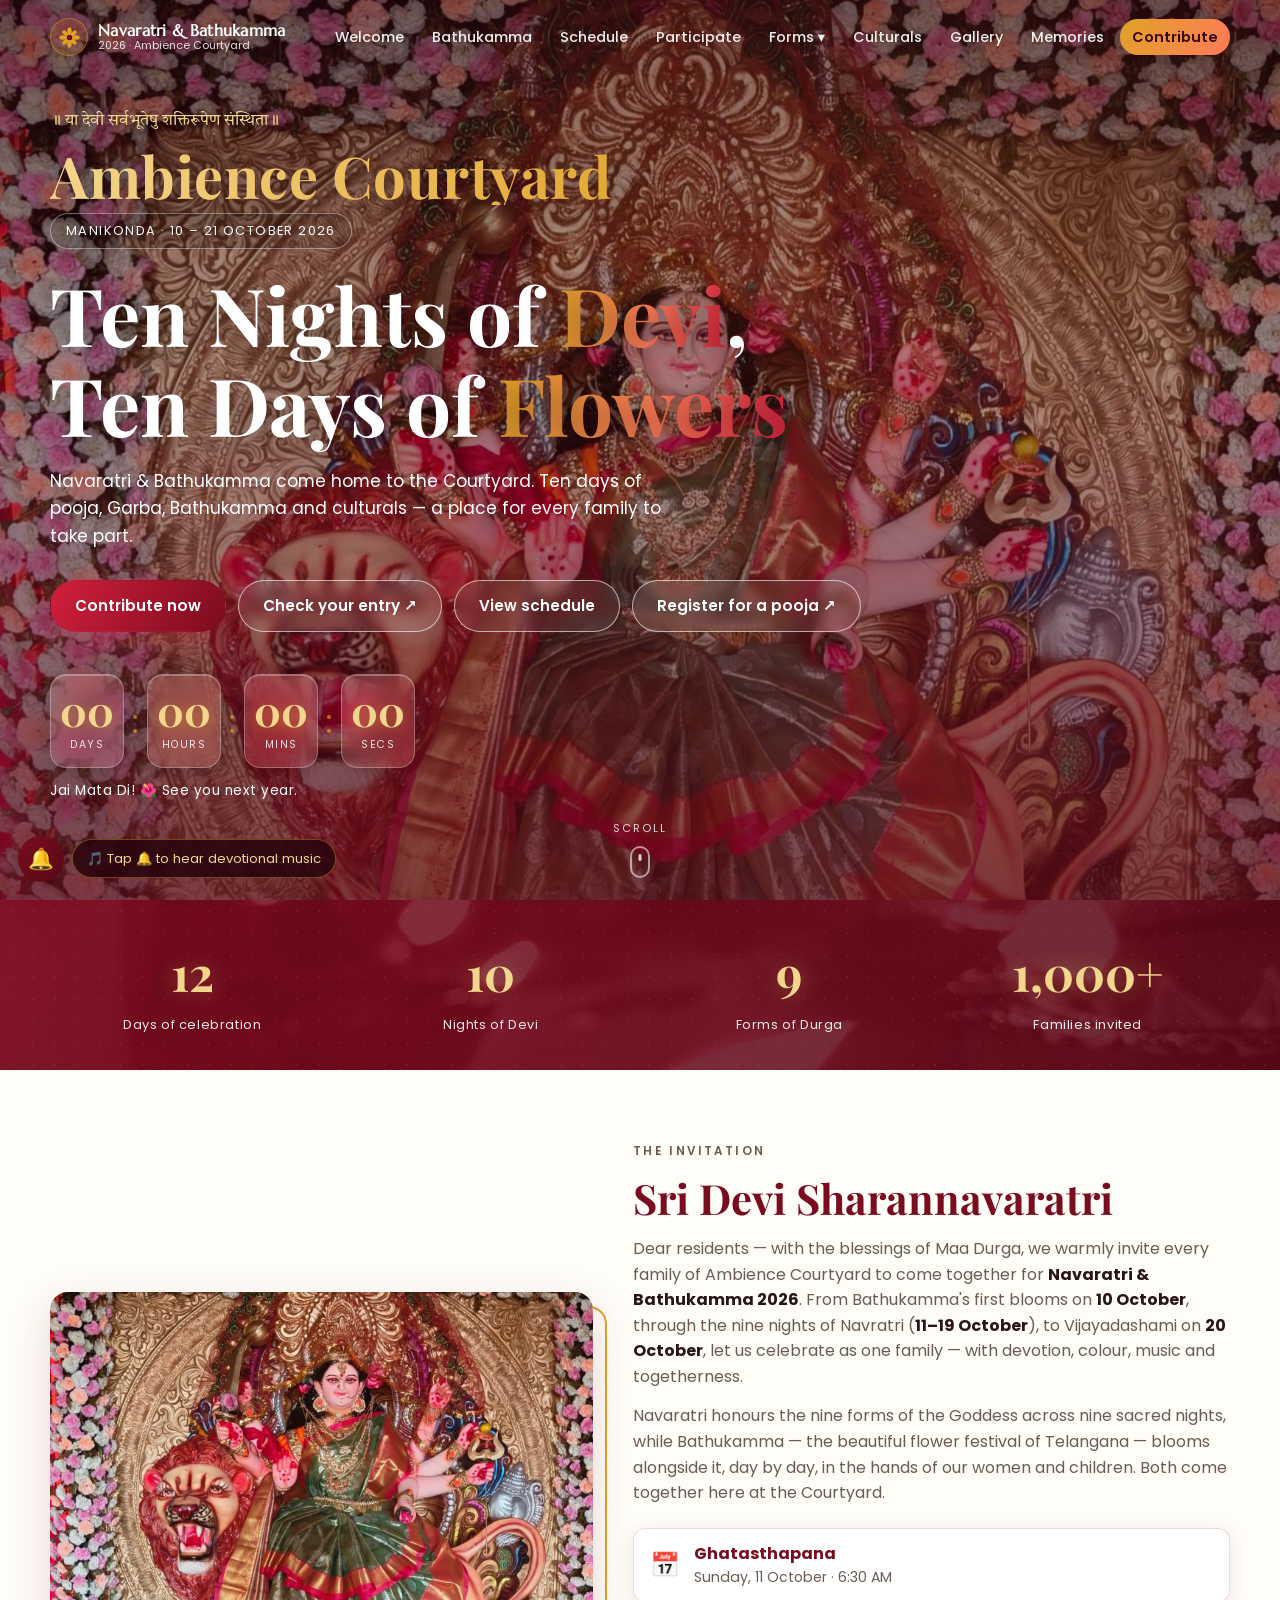
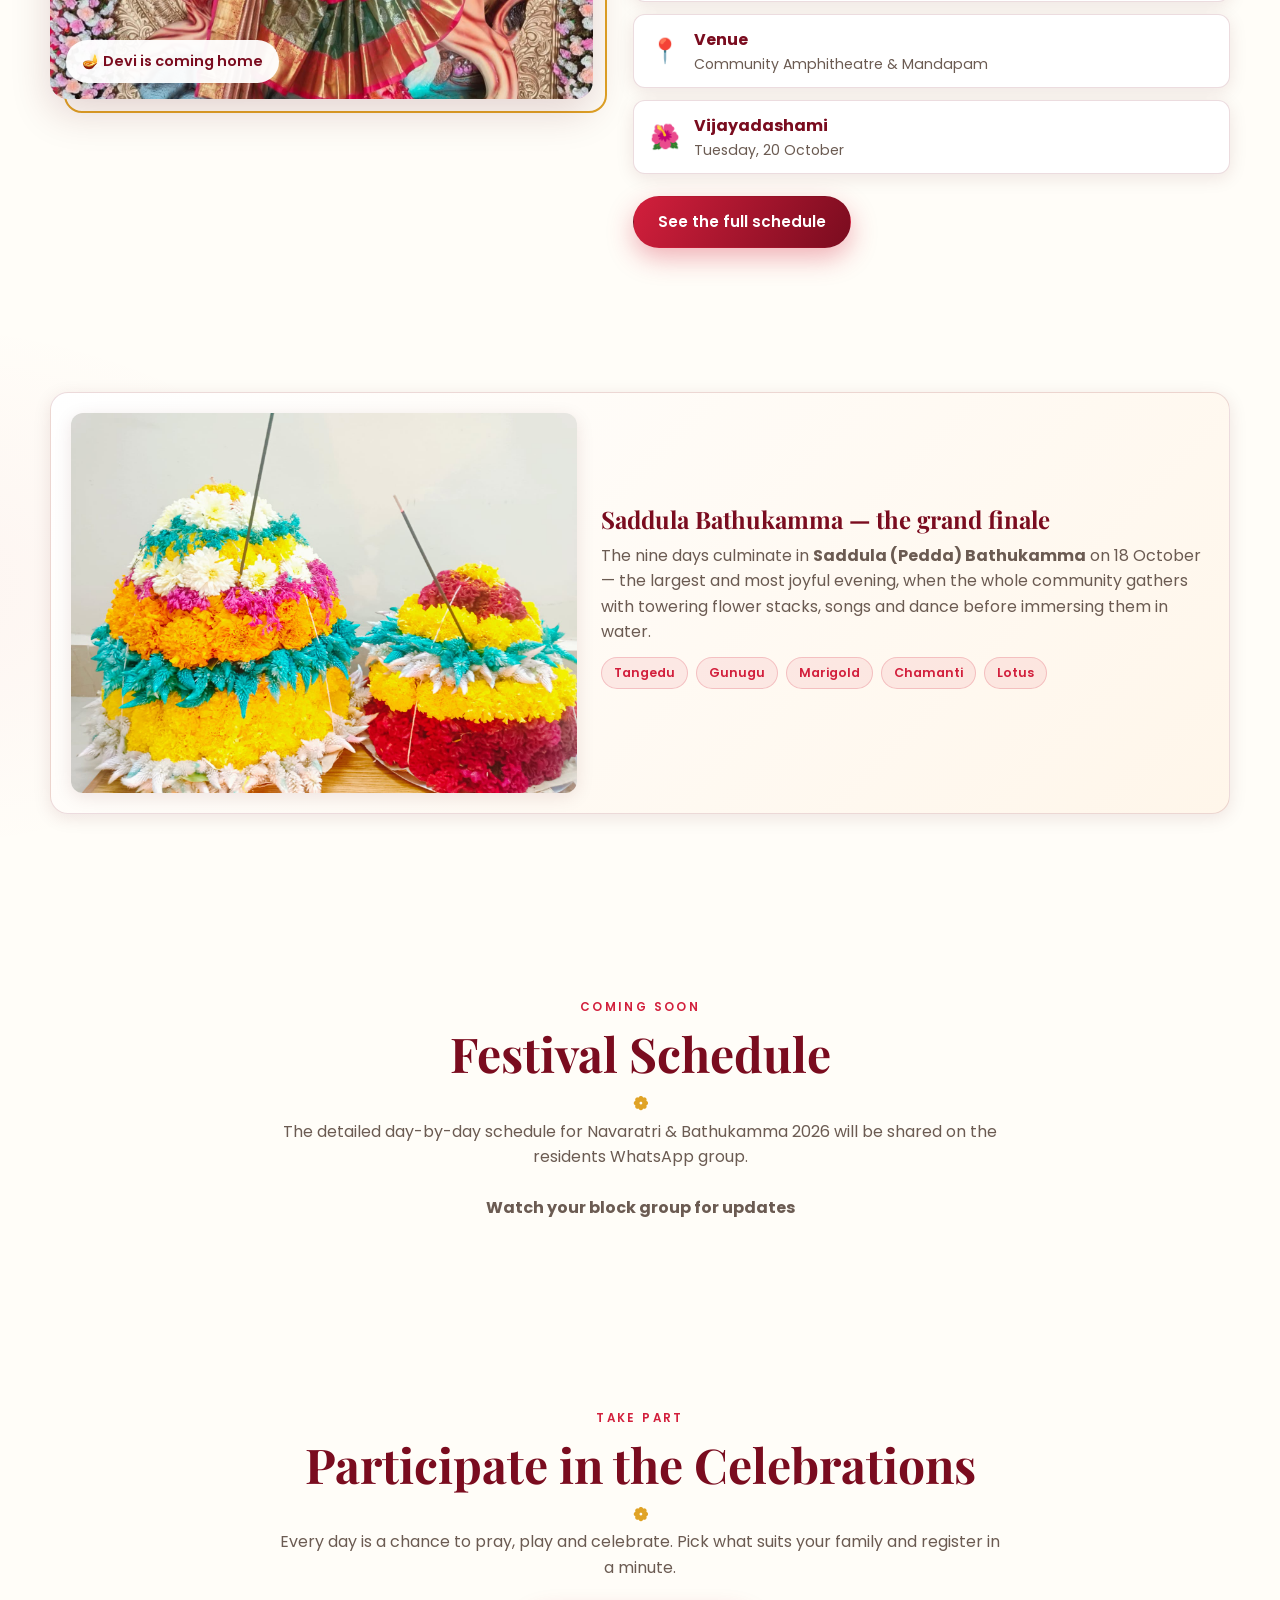
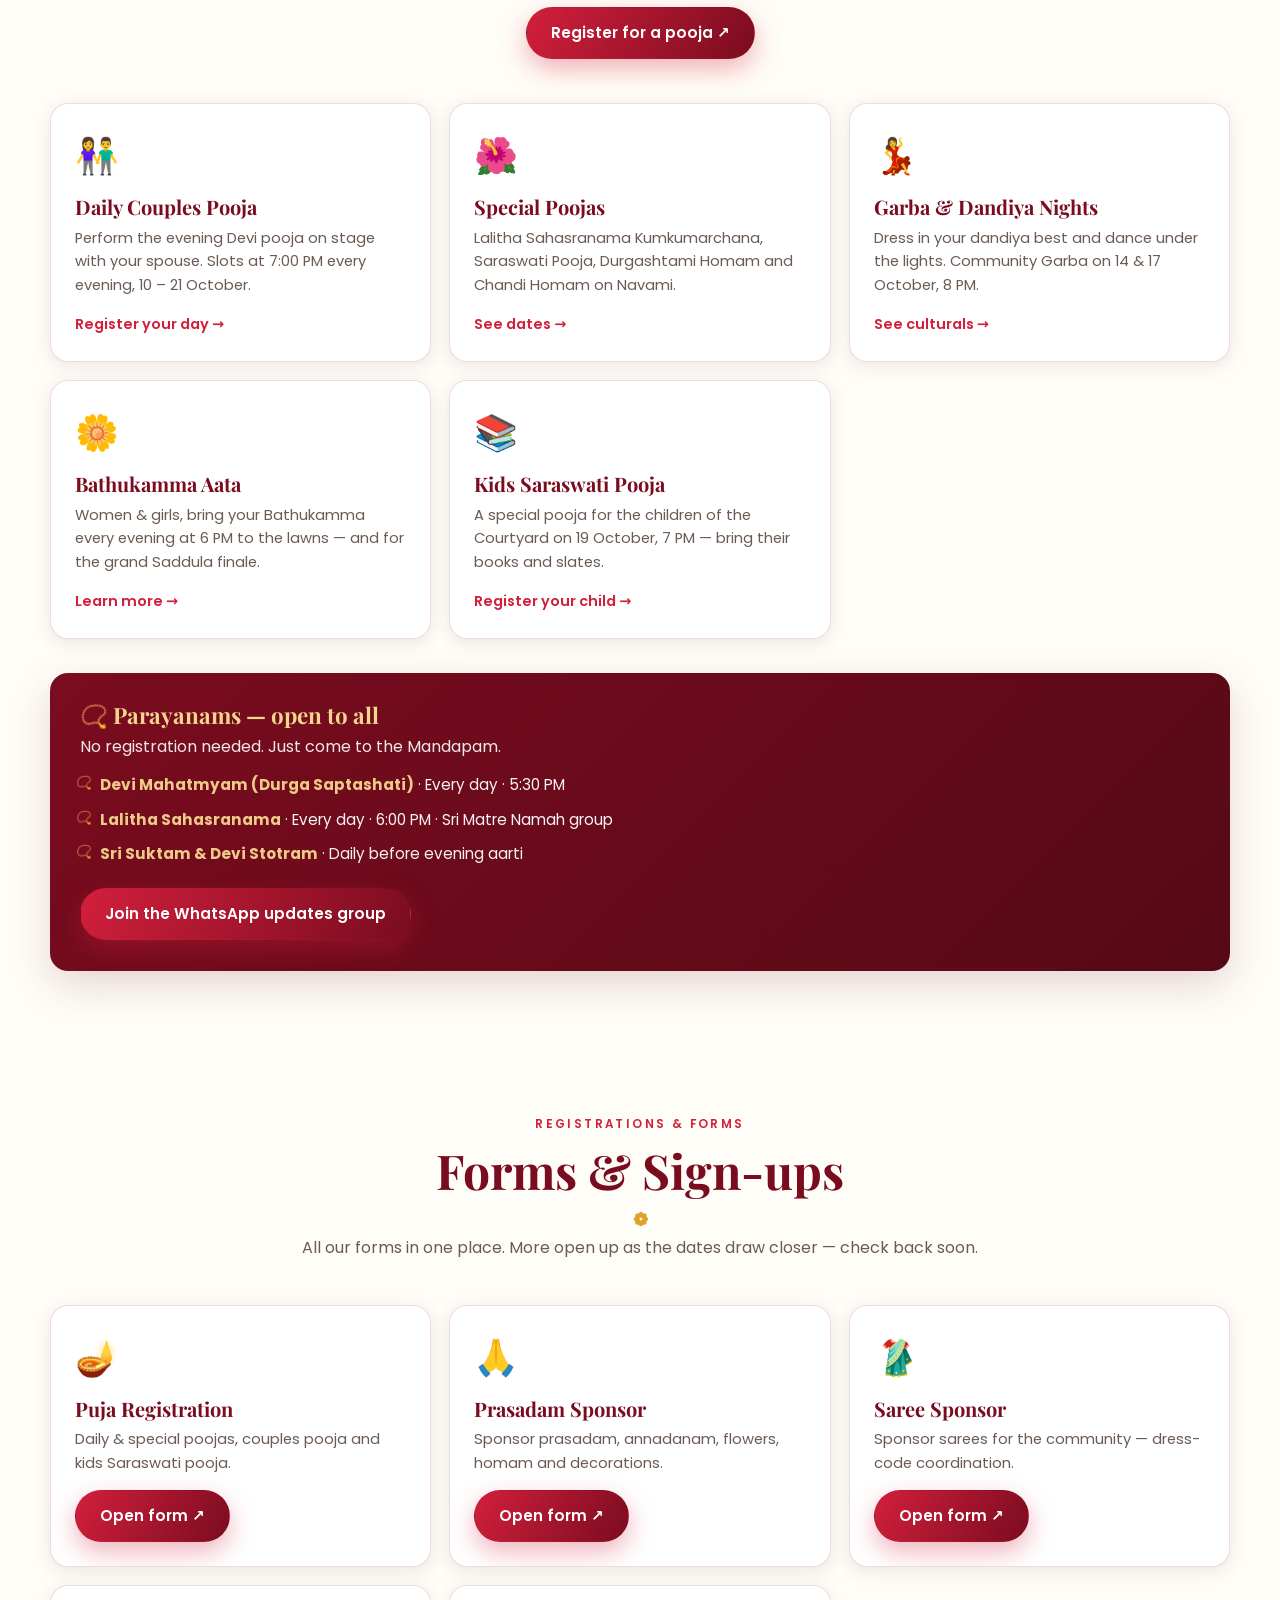
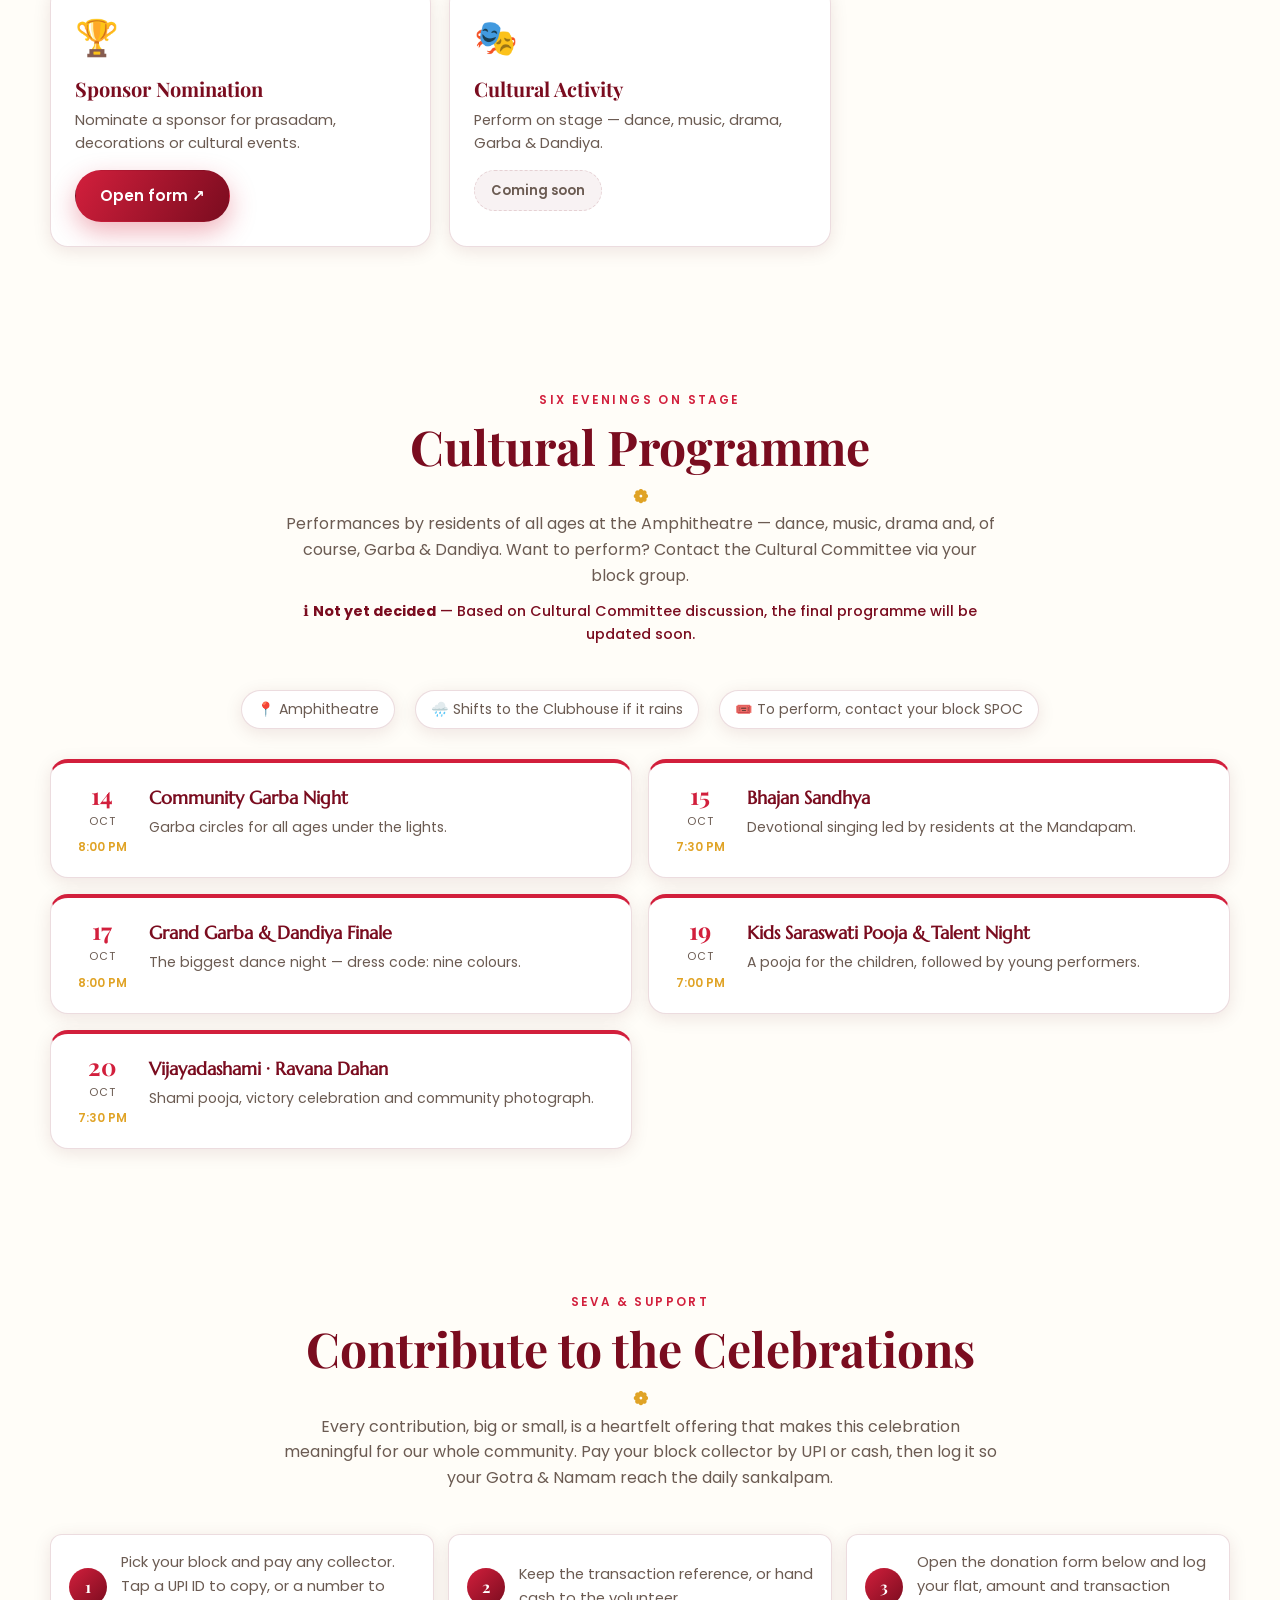
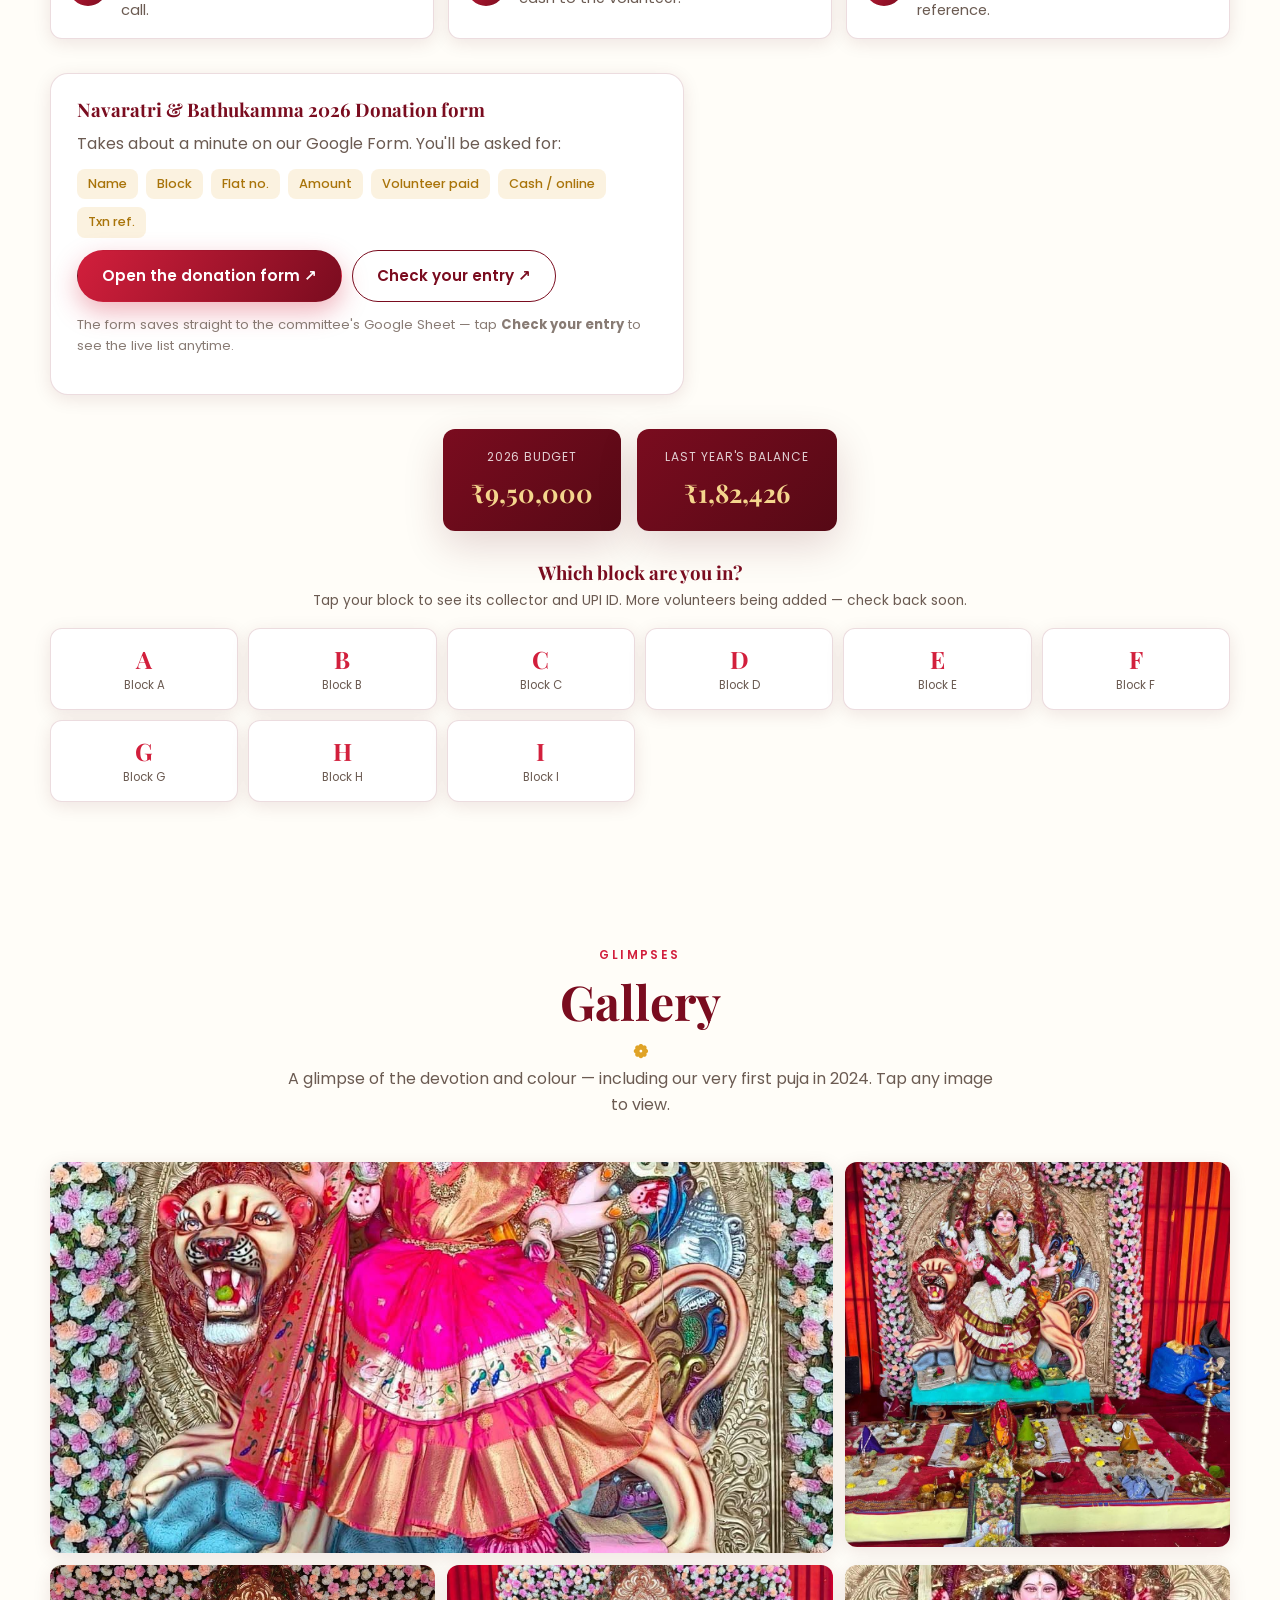
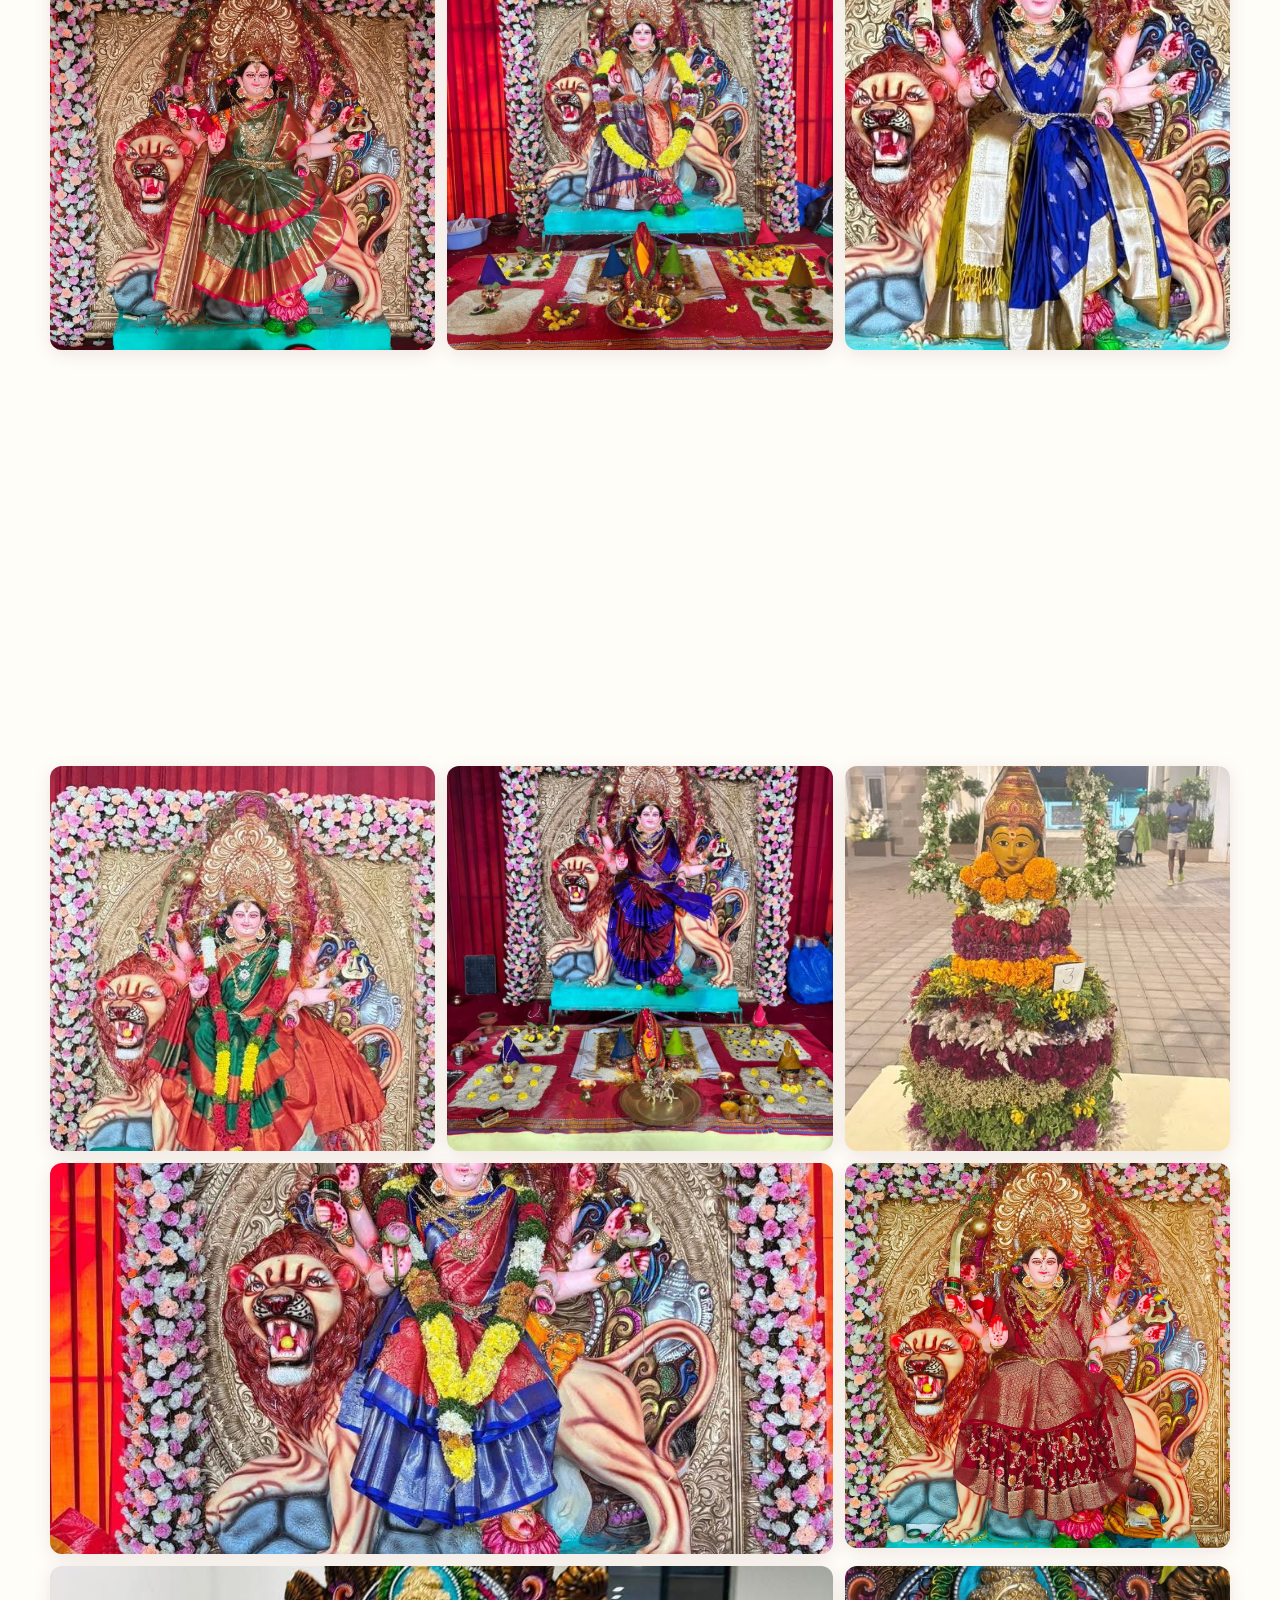
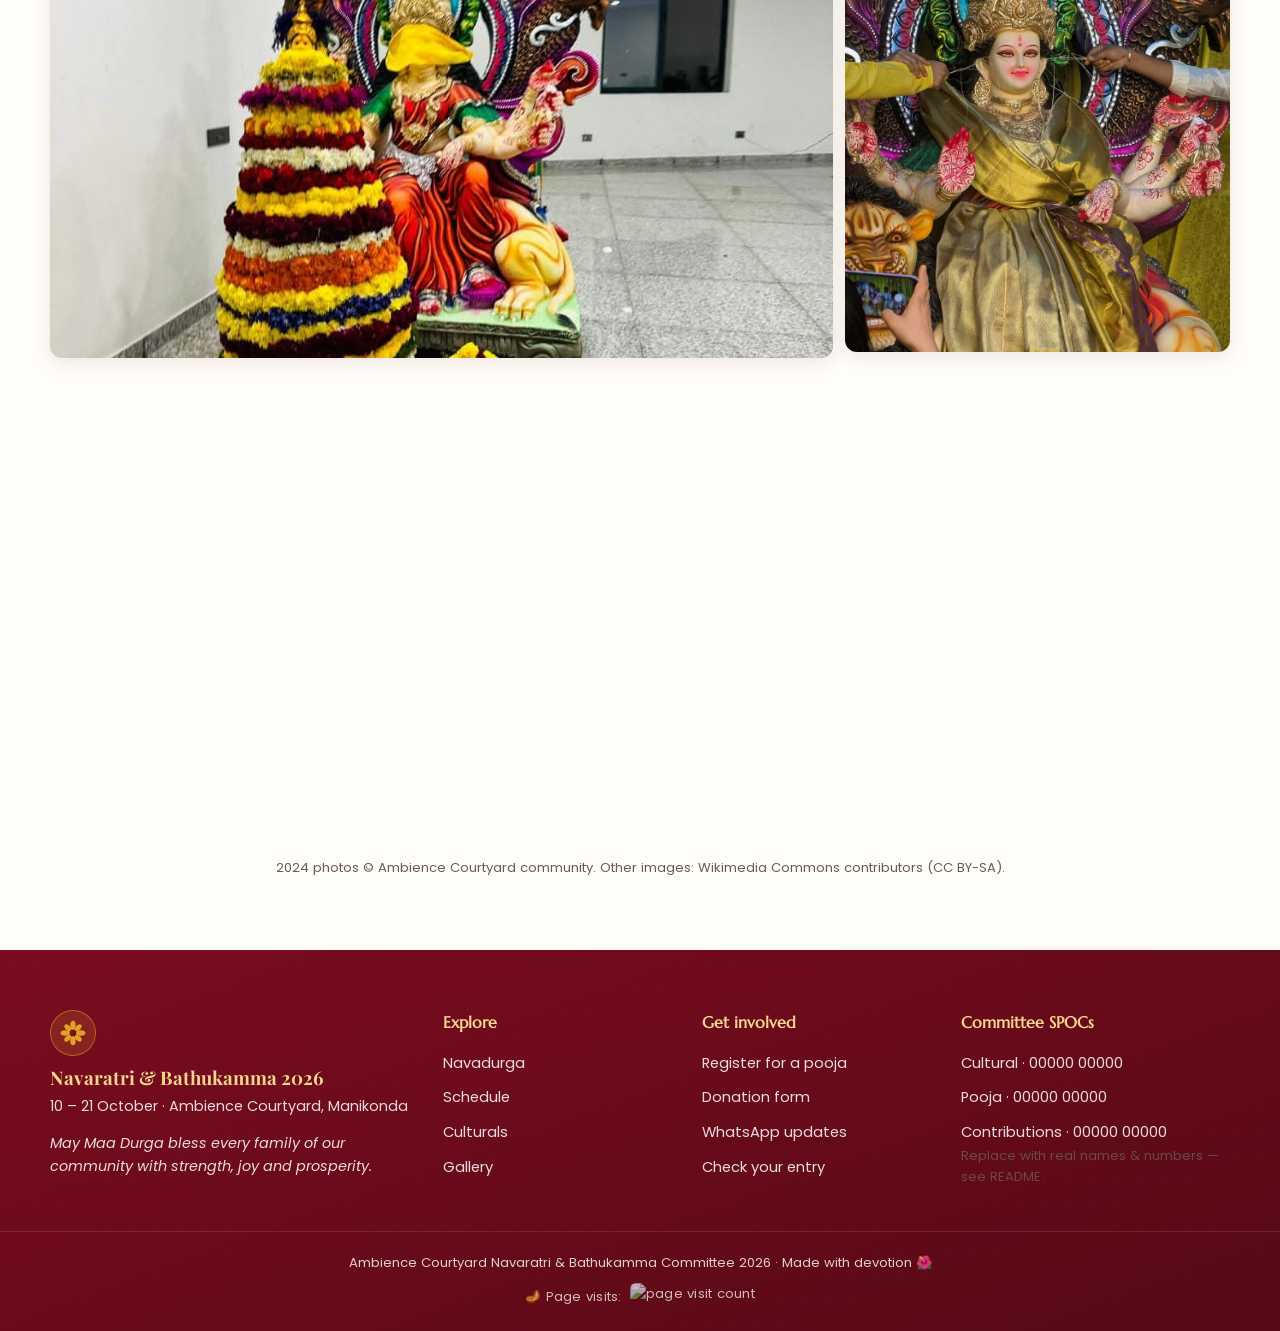
==== commit 7220e048: "Add missing forms: Pooja/Couple Pooja, Ekarudram/Homan, Donation" ====
--- a/ambience-navaratri-bathukamma-2026/index.html
+++ b/ambience-navaratri-bathukamma-2026/index.html
@@ -67,11 +67,13 @@
         <li class="has-sub">
           <a href="#forms">Forms ▾</a>
           <ul class="sub-menu">
-            <li><a href="https://forms.gle/XfCvJ87piS59FZ3C6" target="_blank" rel="noopener">🪔 Puja Registration</a></li>
             <li><a href="https://forms.gle/6SPb5GoqgpBLdEN16" target="_blank" rel="noopener">👧 Kanya Pooja Registration</a></li>
+            <li><a href="https://forms.gle/uSfhAXMn6nfrqTv6A" target="_blank" rel="noopener">🪔 Pooja / Couple Pooja Registration</a></li>
+            <li><a href="https://forms.gle/a1tUFgeaZDXhPLCd7" target="_blank" rel="noopener">🔥 Ekarudram Pooja / Homan Registration</a></li>
+            <li><a href="https://forms.gle/LpLTjft4r9fSfd1QA" target="_blank" rel="noopener">🥻 Saree Sponsor</a></li>
             <li><a href="https://forms.gle/CxWpn7DH7vDnDooVA" target="_blank" rel="noopener">🙏 Prasadam Sponsor</a></li>
-            <li><a href="https://forms.gle/LpLTjft4r9fSfd1QA" target="_blank" rel="noopener">🥻 Saree Sponsor</a></li>
-            <li><a href="https://forms.gle/WMw1PiNAGpcsrWMc8" target="_blank" rel="noopener">🏆 Sponsor Nomination</a></li>
+            <li><a href="https://forms.gle/N7L2aM4VYUzK4t326" target="_blank" rel="noopener">💝 Donation Form</a></li>
+            <li><a href="https://forms.gle/WMw1PiNAGpcsrWMc8" target="_blank" rel="noopener">🏆 Other Sponsor Nomination</a></li>
             <li><a href="https://forms.gle/TRTkRXpZ17DWBr6v8" target="_blank" rel="noopener">💸 Expense Form</a></li>
             <li><hr style="margin: 6px 0; border: none; border-top: 1px solid rgba(122,12,31,0.2);"></li>
             <li><a href="https://docs.google.com/spreadsheets/d/1jD3M0nHJvrq4JyfWC45CosKl67B1nFFXiMDZ5DdKAz8/edit?usp=sharing" target="_blank" rel="noopener">📊 Response Sheet (All Forms)</a></li>
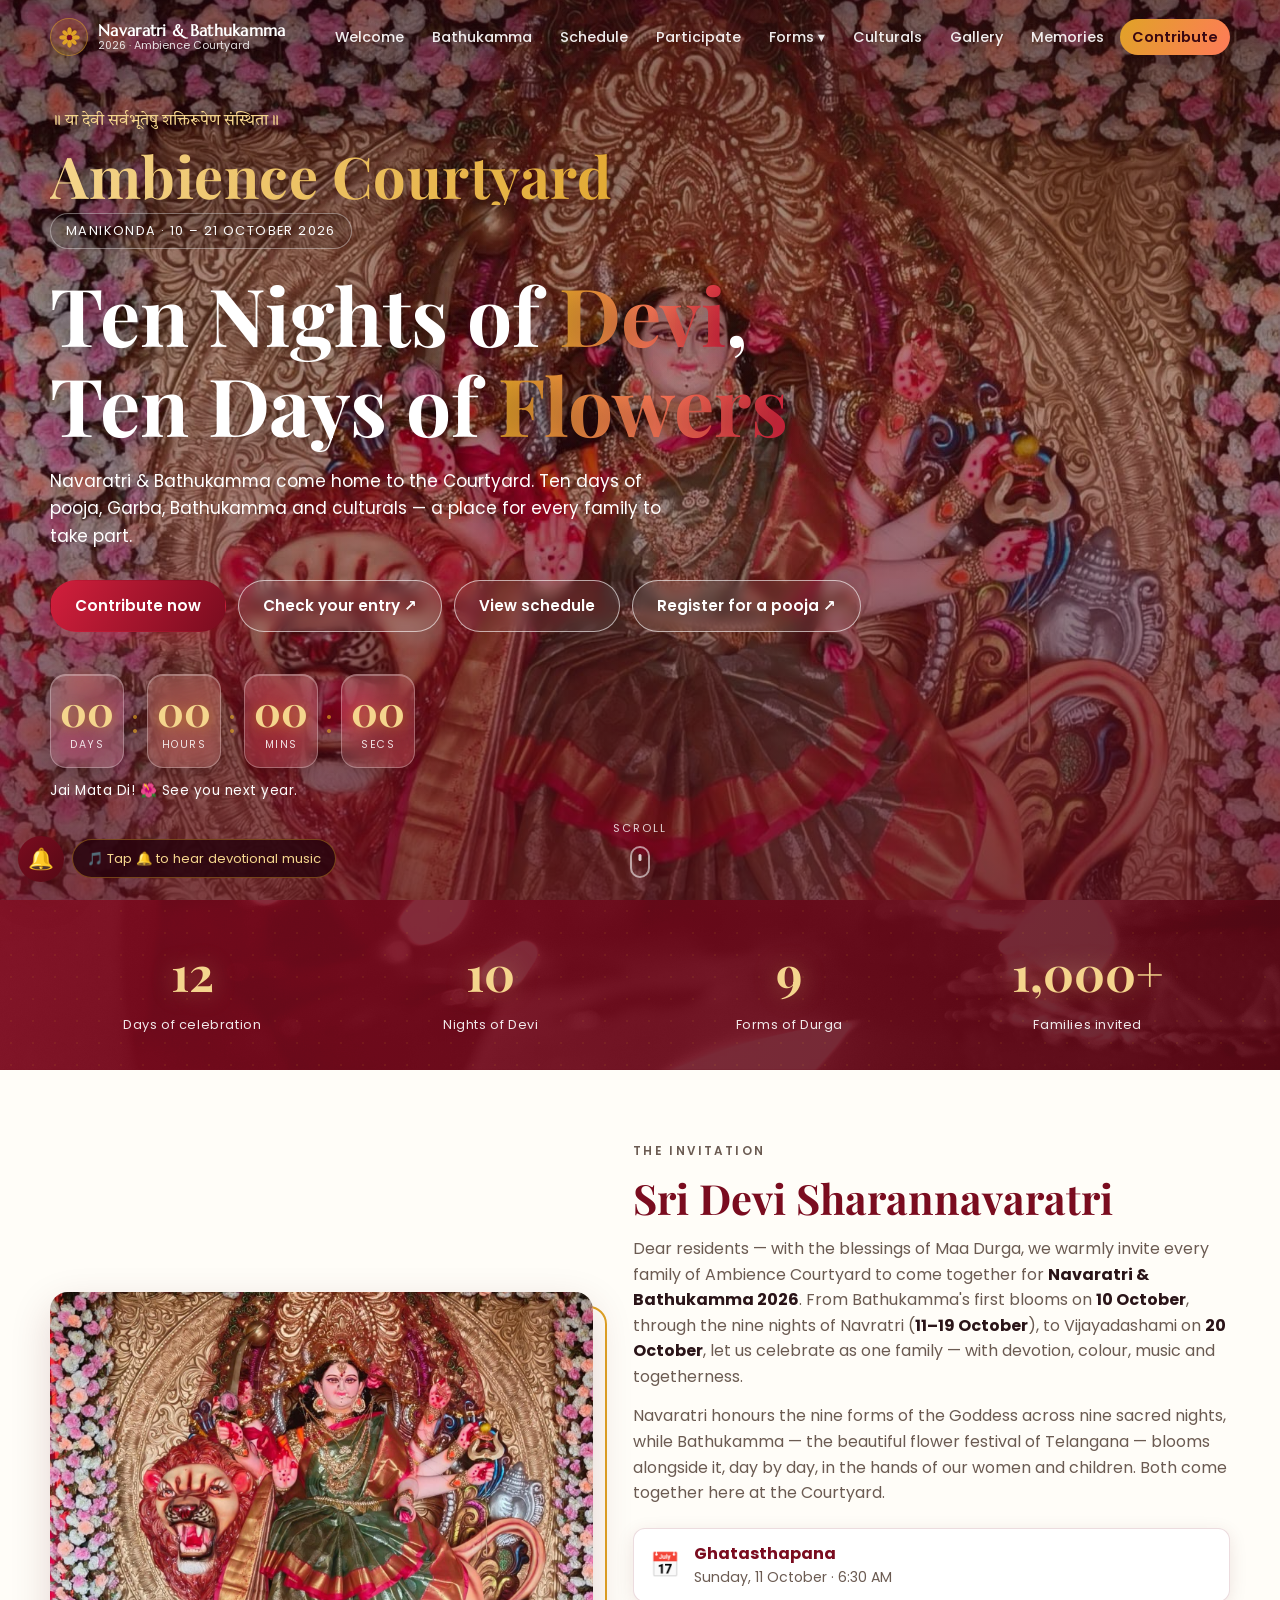
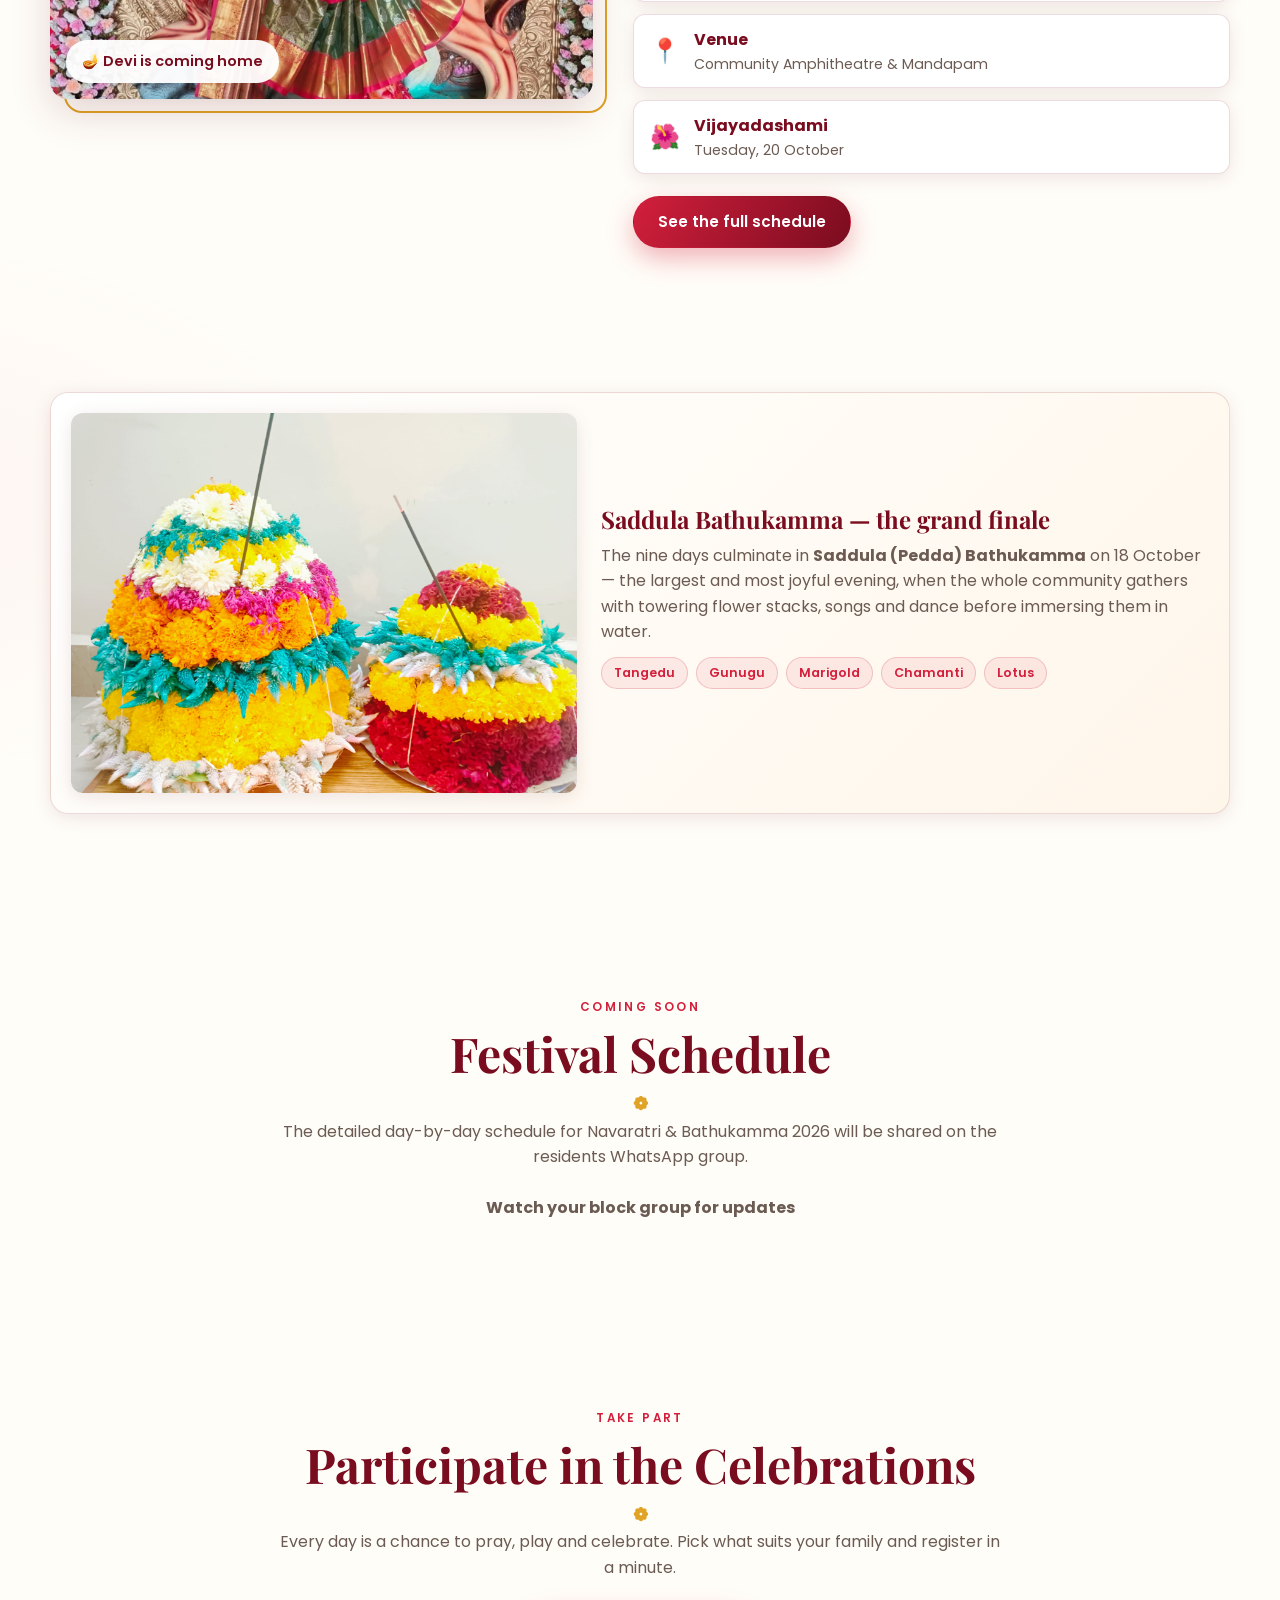
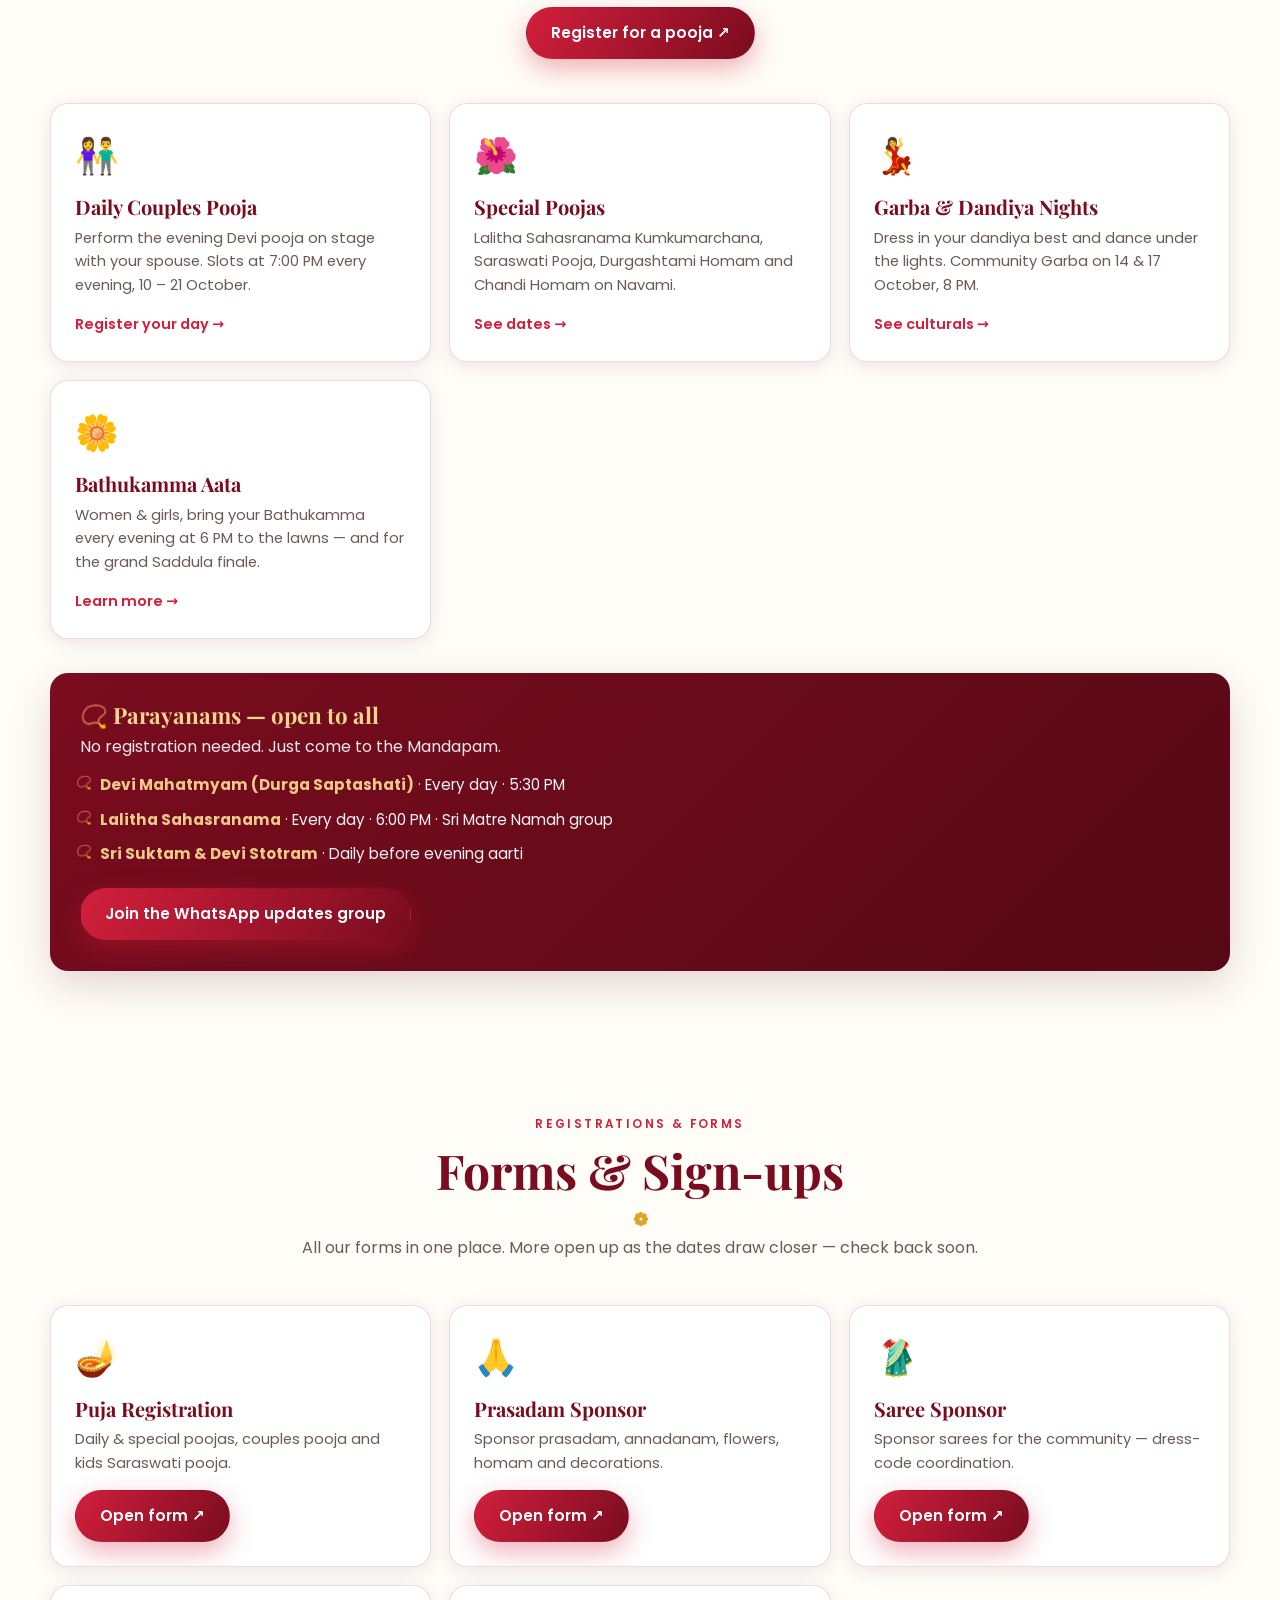
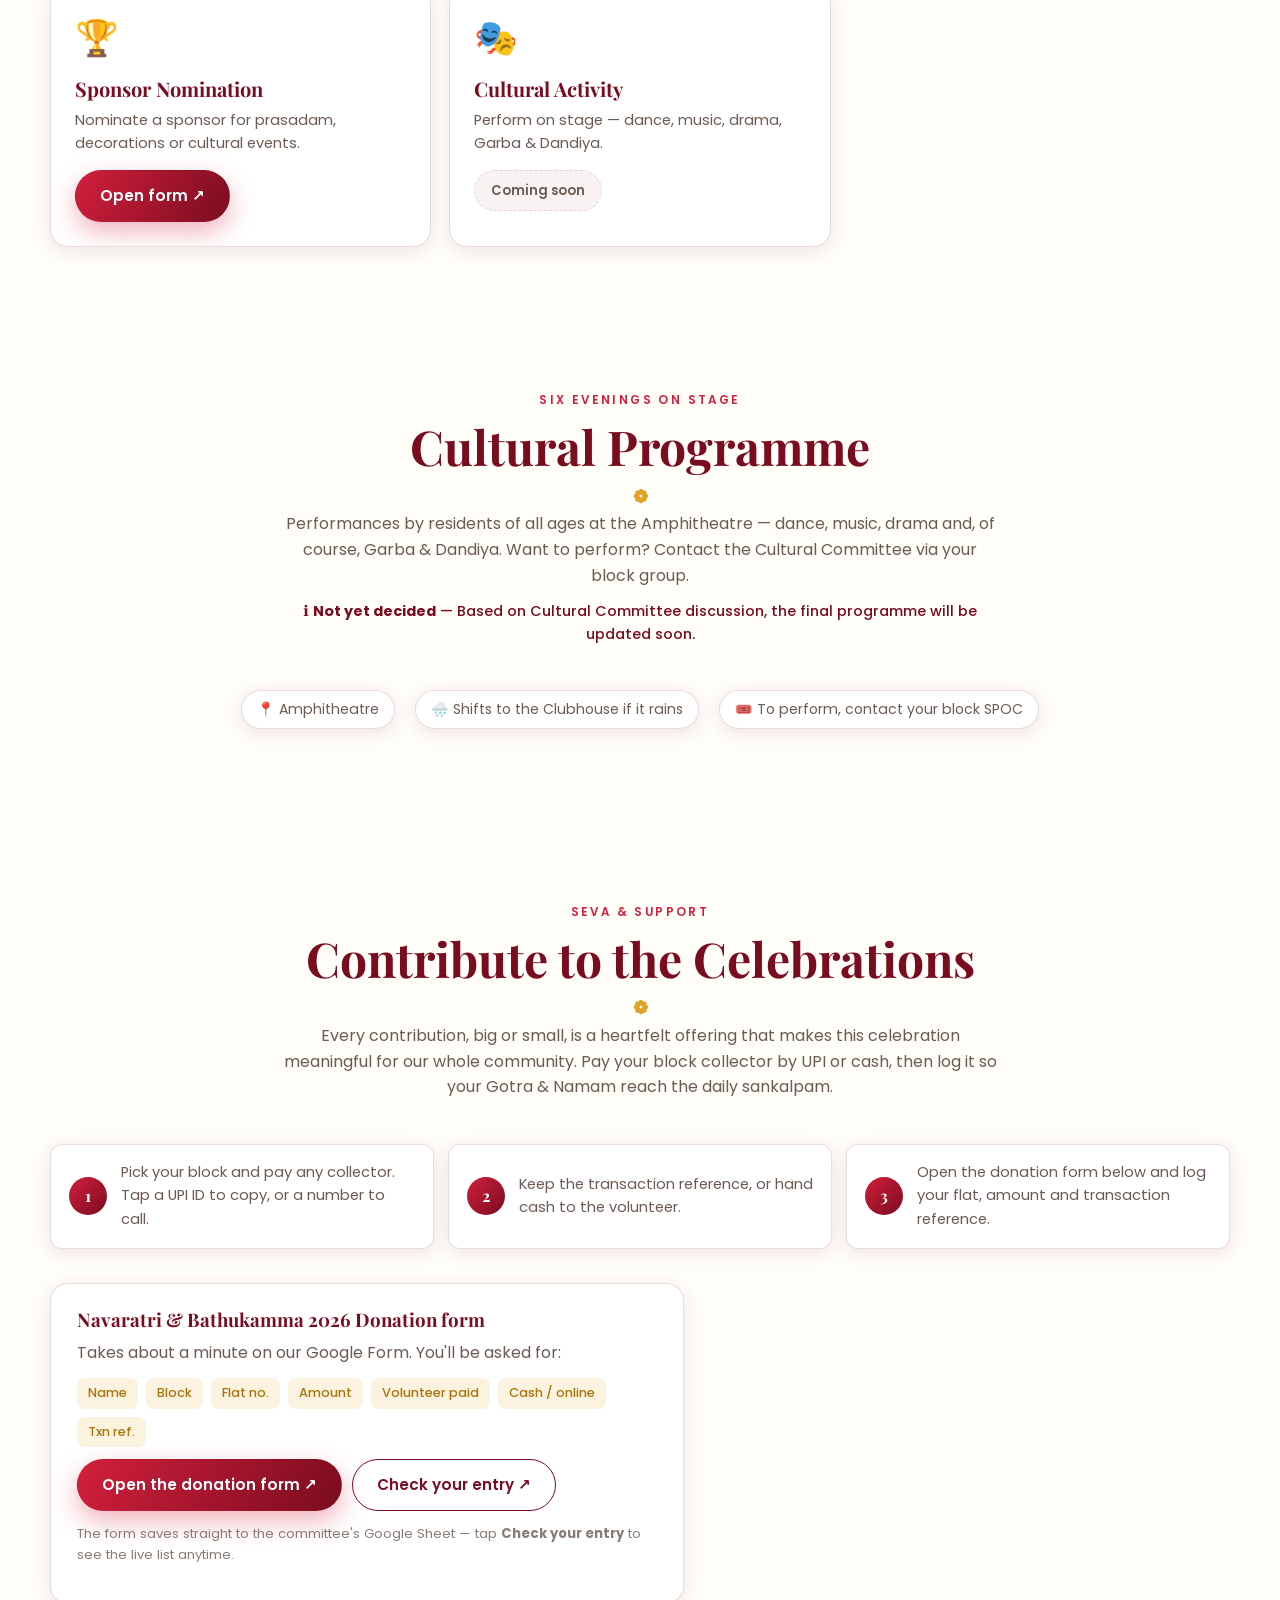
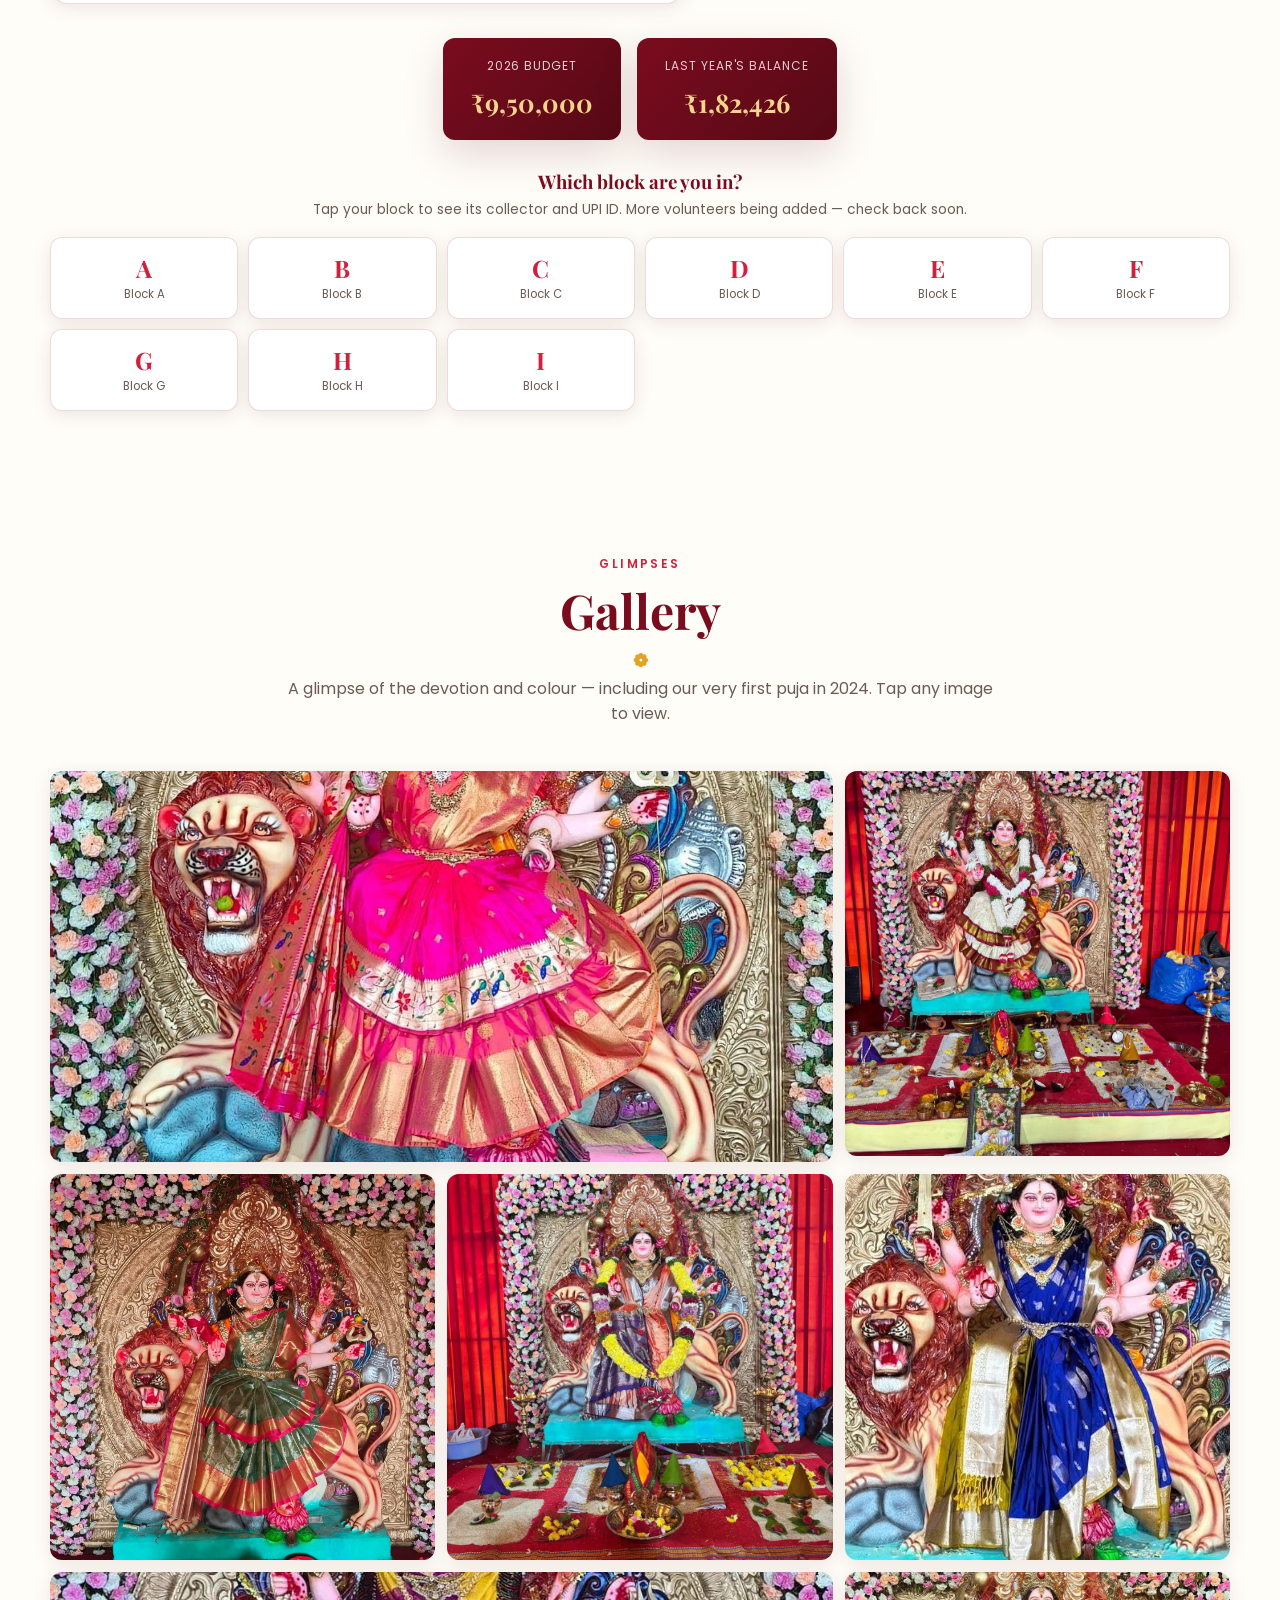
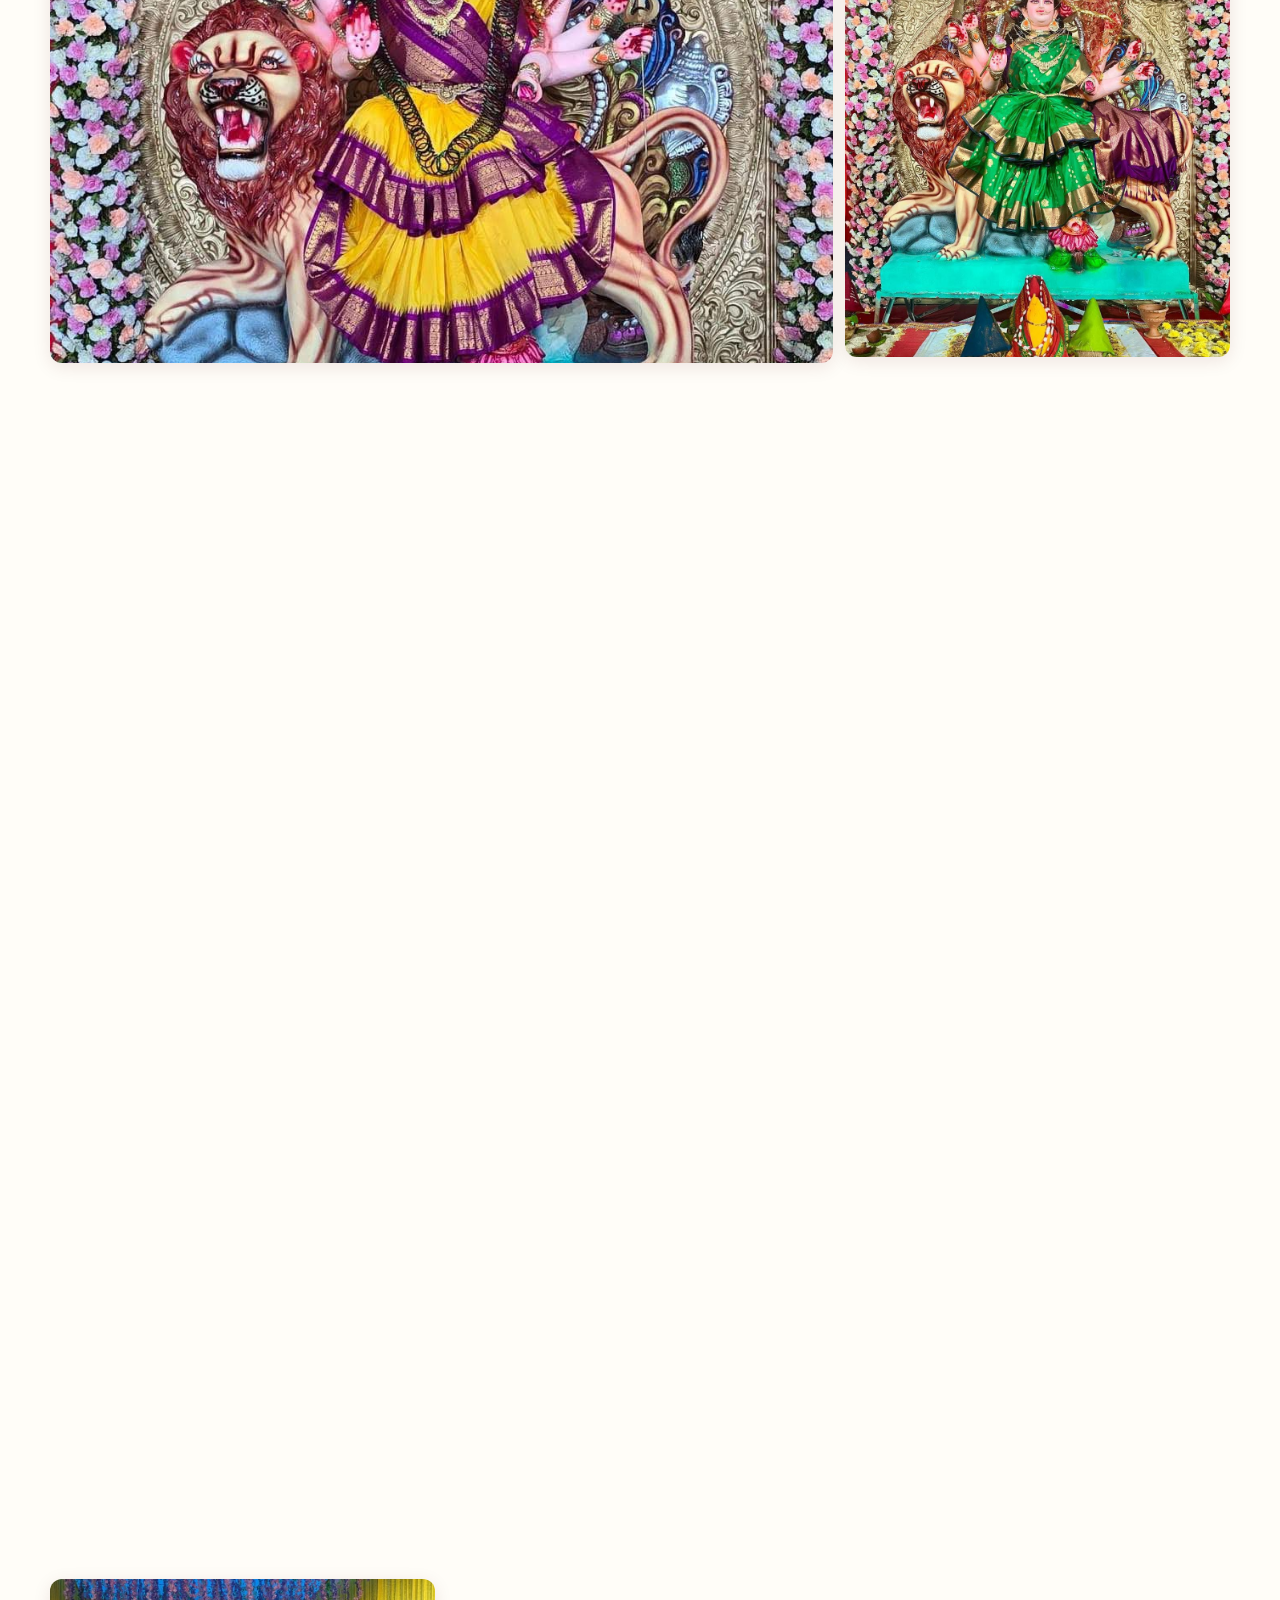
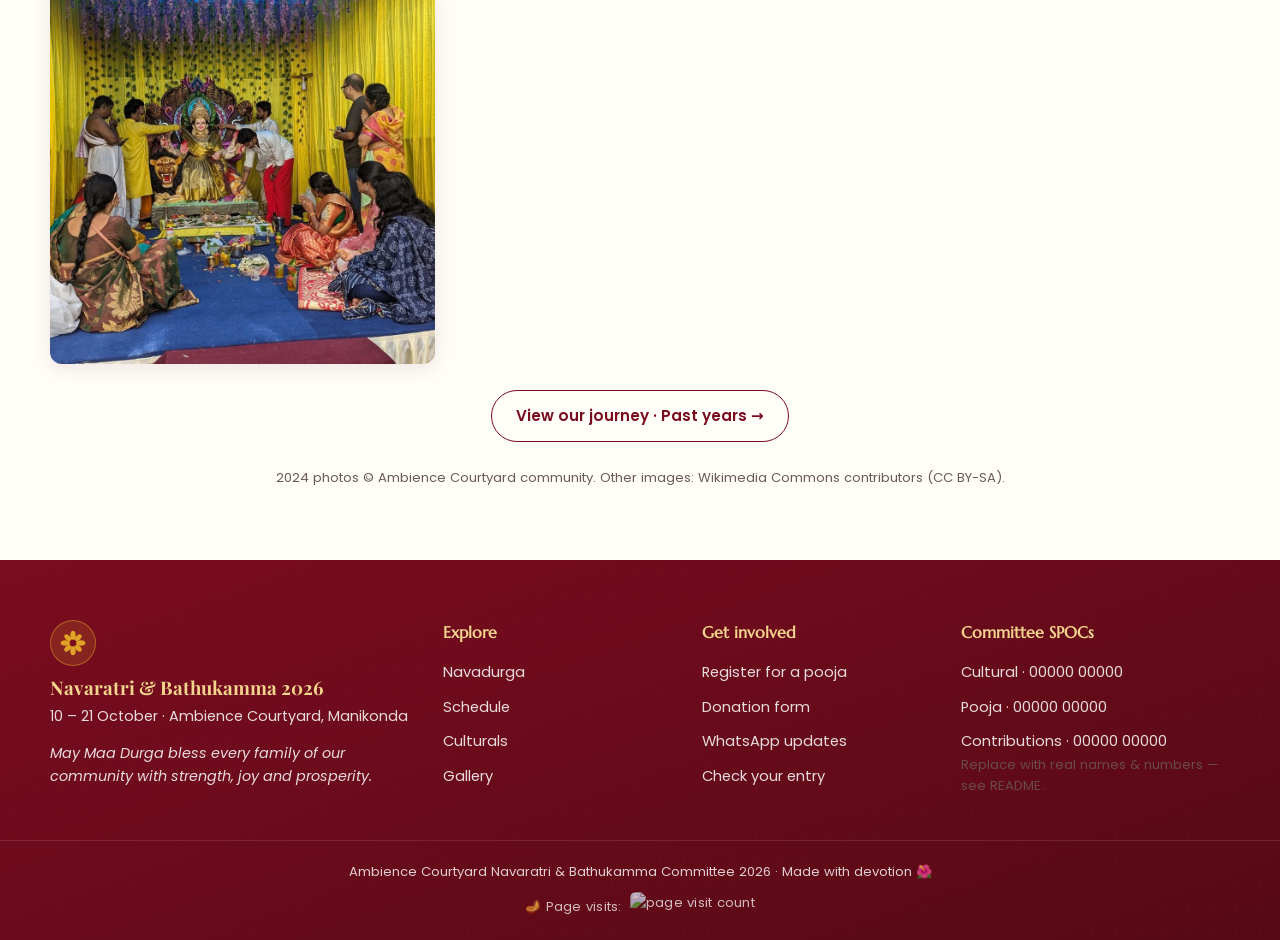
==== commit f446b281: "Remove Kids Saraswati Pooja card from Participate section" ====
--- a/ambience-navaratri-bathukamma-2026/index.html
+++ b/ambience-navaratri-bathukamma-2026/index.html
@@ -258,12 +258,6 @@
           <p>Women &amp; girls, bring your Bathukamma every evening at 6 PM to the lawns — and for the grand Saddula finale.</p>
           <a class="link-arrow" href="#bathukamma">Learn more →</a>
         </article>
-        <article class="feature-card reveal">
-          <div class="fc-icon">📚</div>
-          <h3>Kids Saraswati Pooja</h3>
-          <p>A special pooja for the children of the Courtyard on 19 October, 7 PM — bring their books and slates.</p>
-          <a class="link-arrow js-register" href="#" target="_blank" rel="noopener">Register your child →</a>
-        </article>
       </div>
 
       <div class="parayanam reveal">
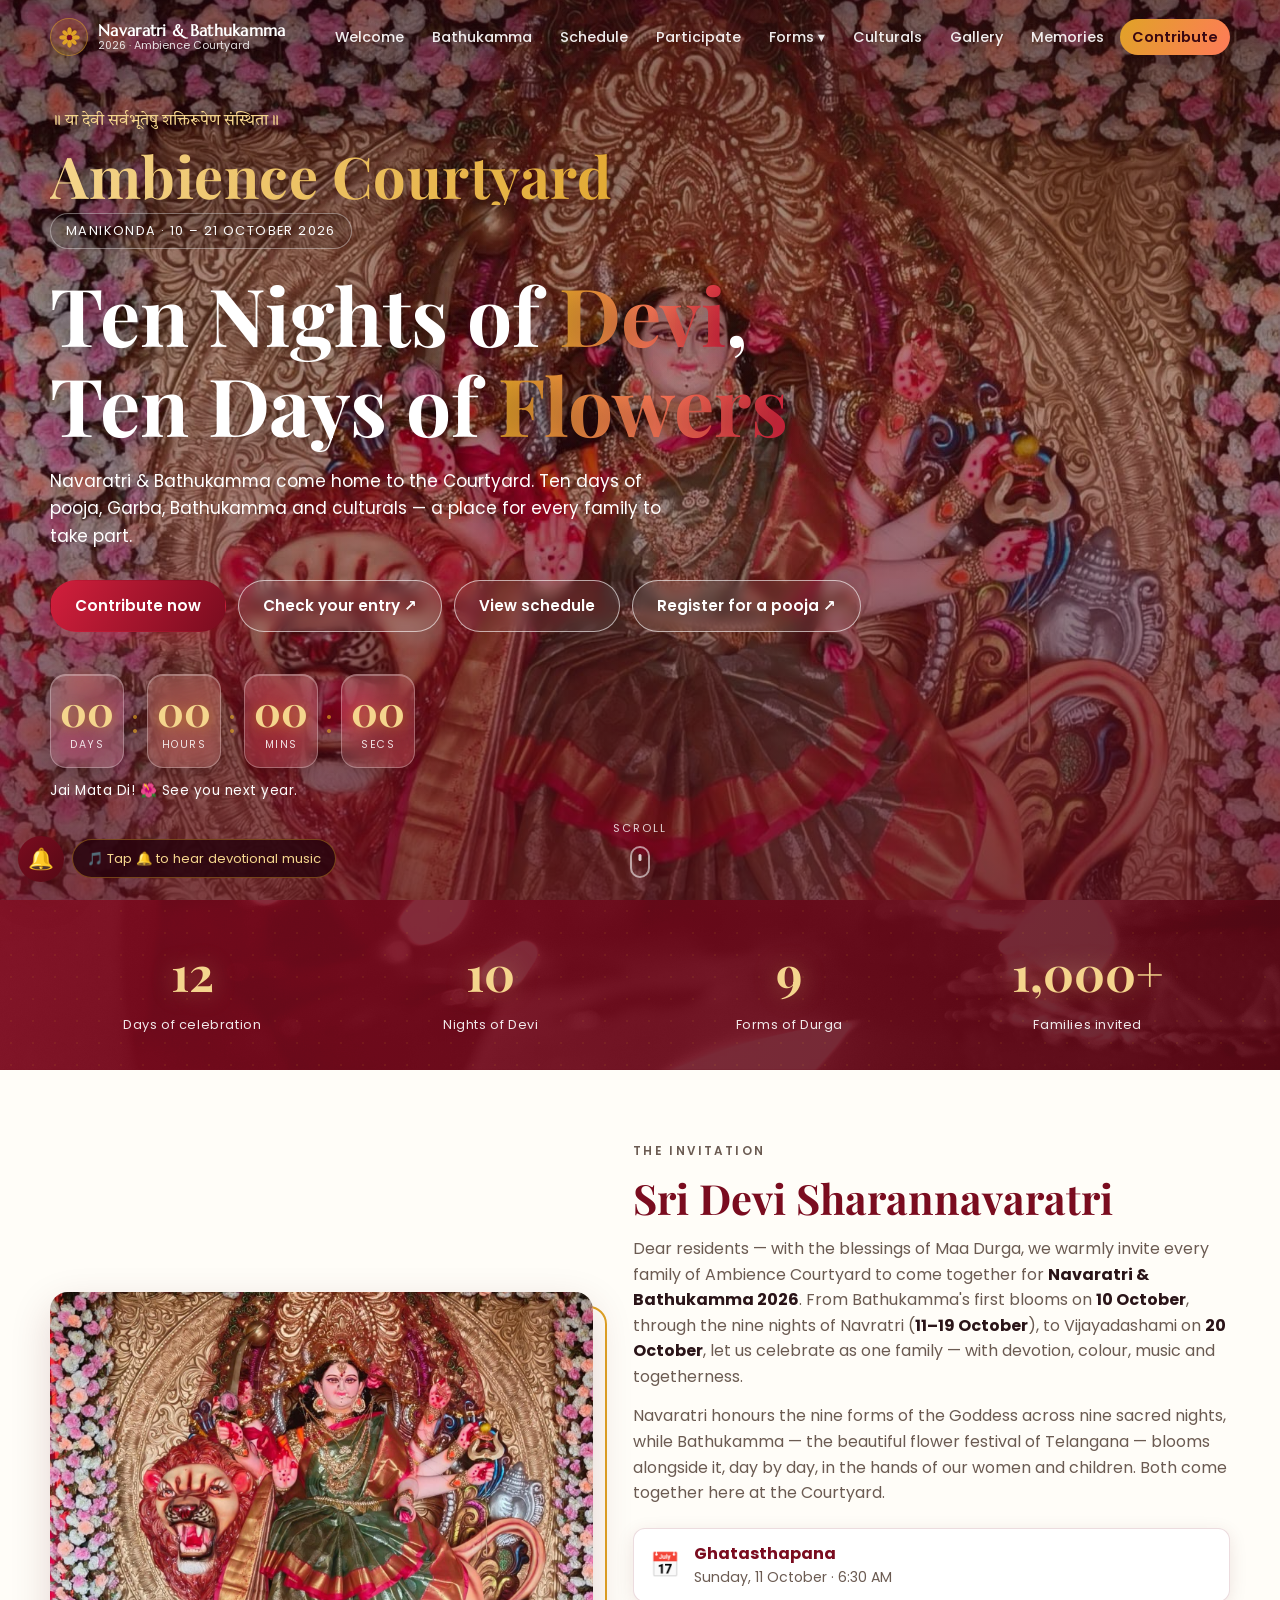
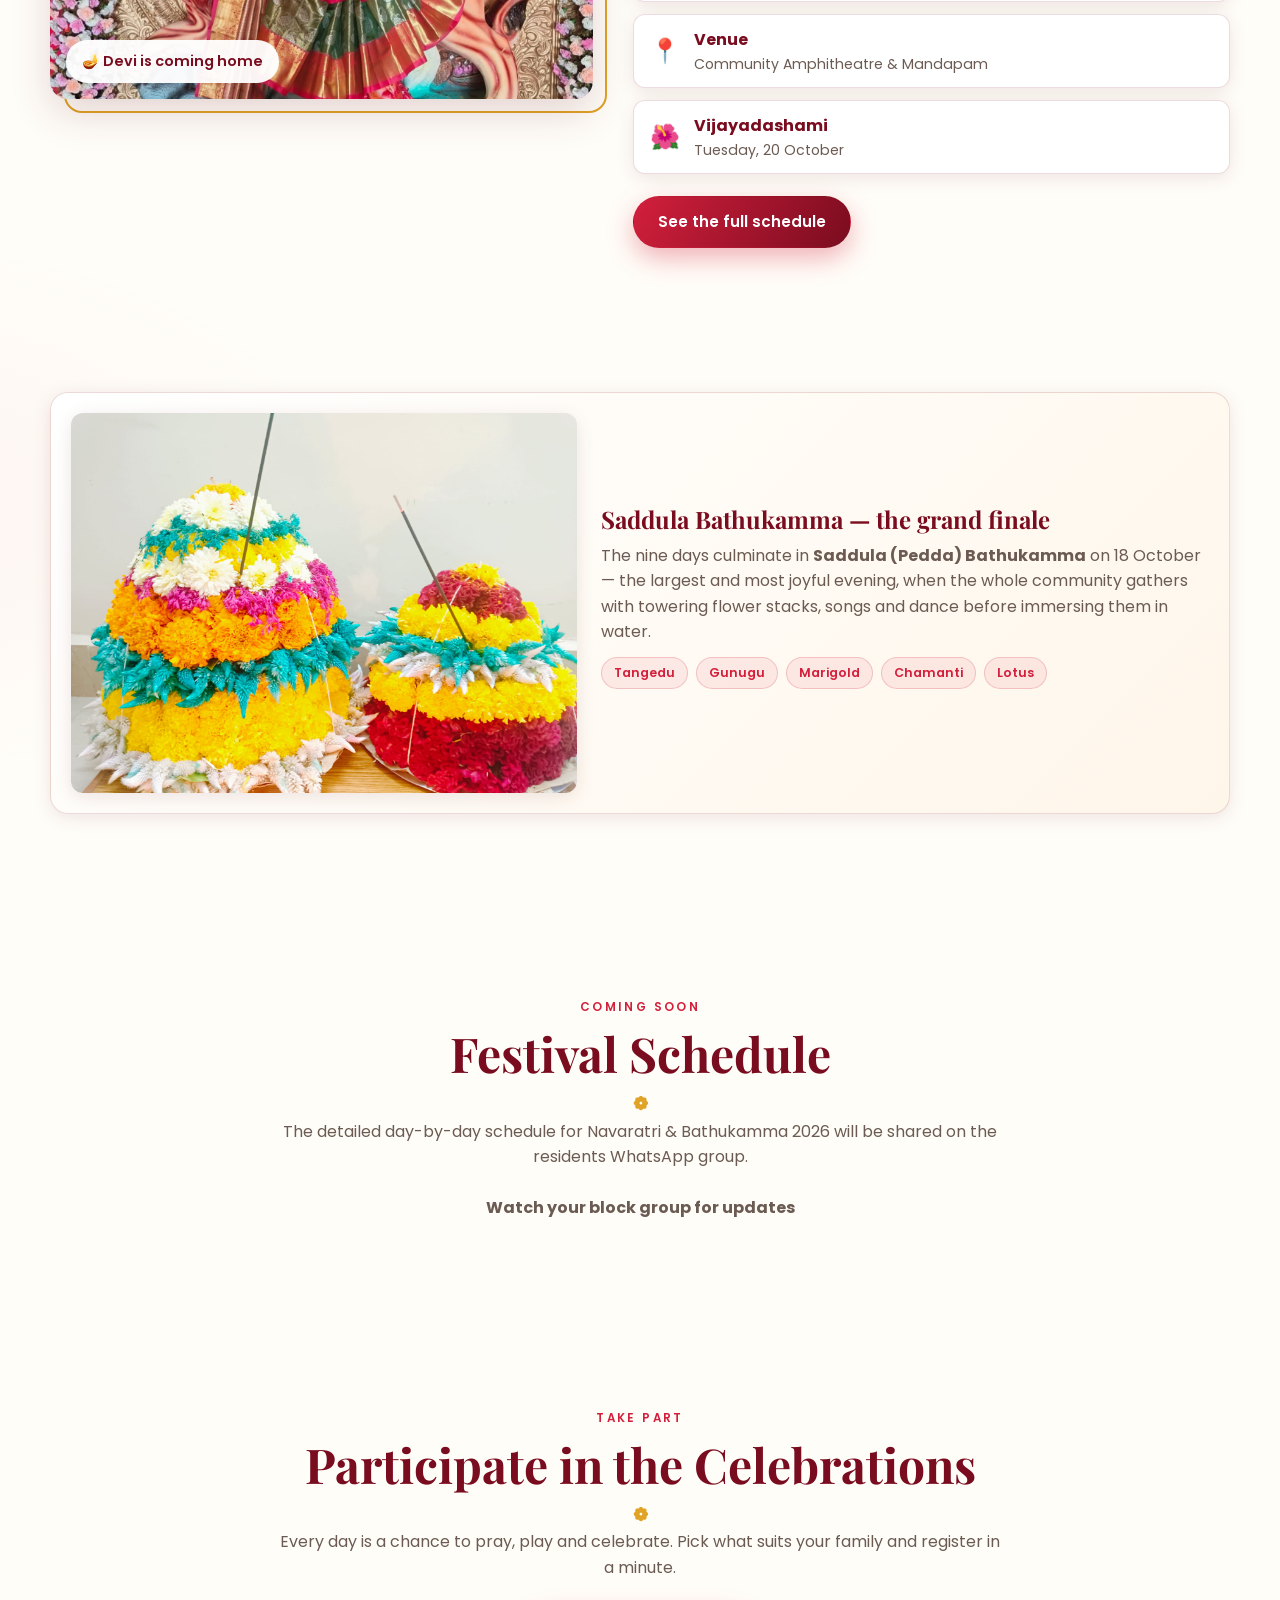
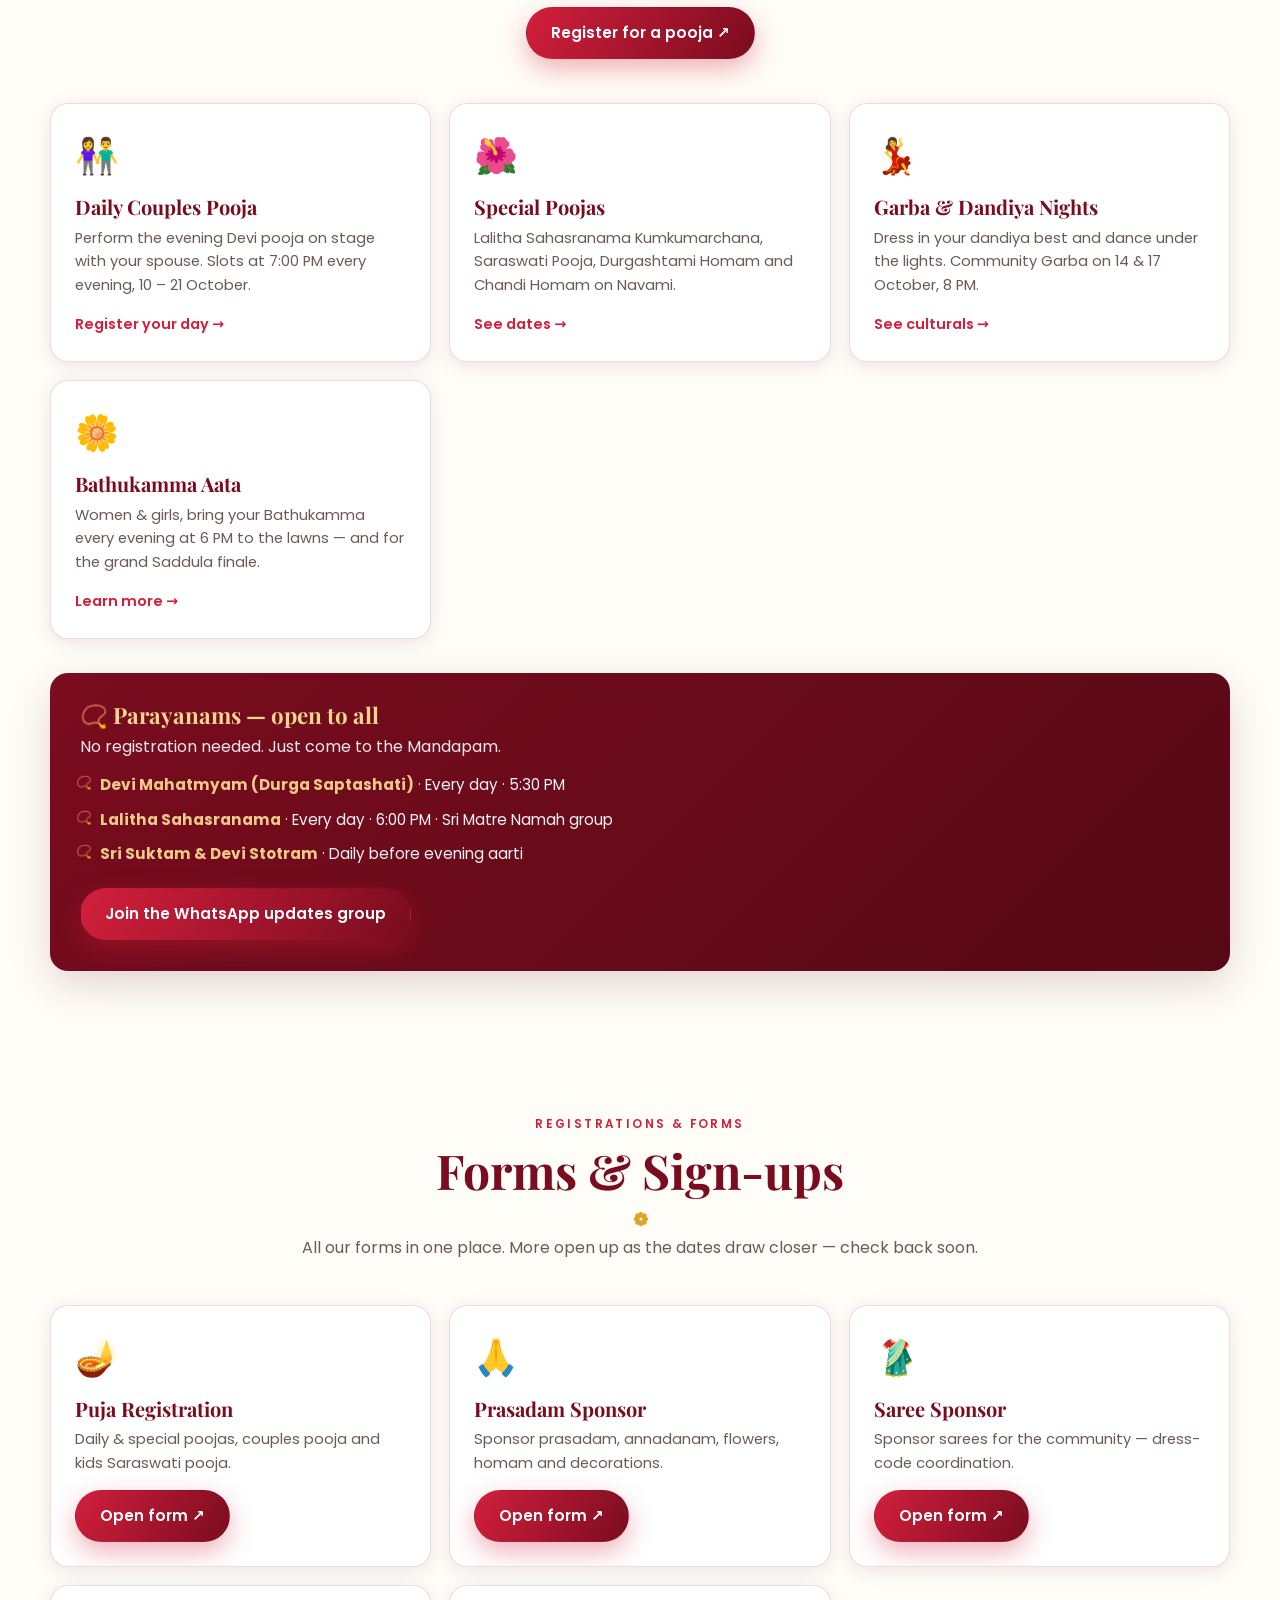
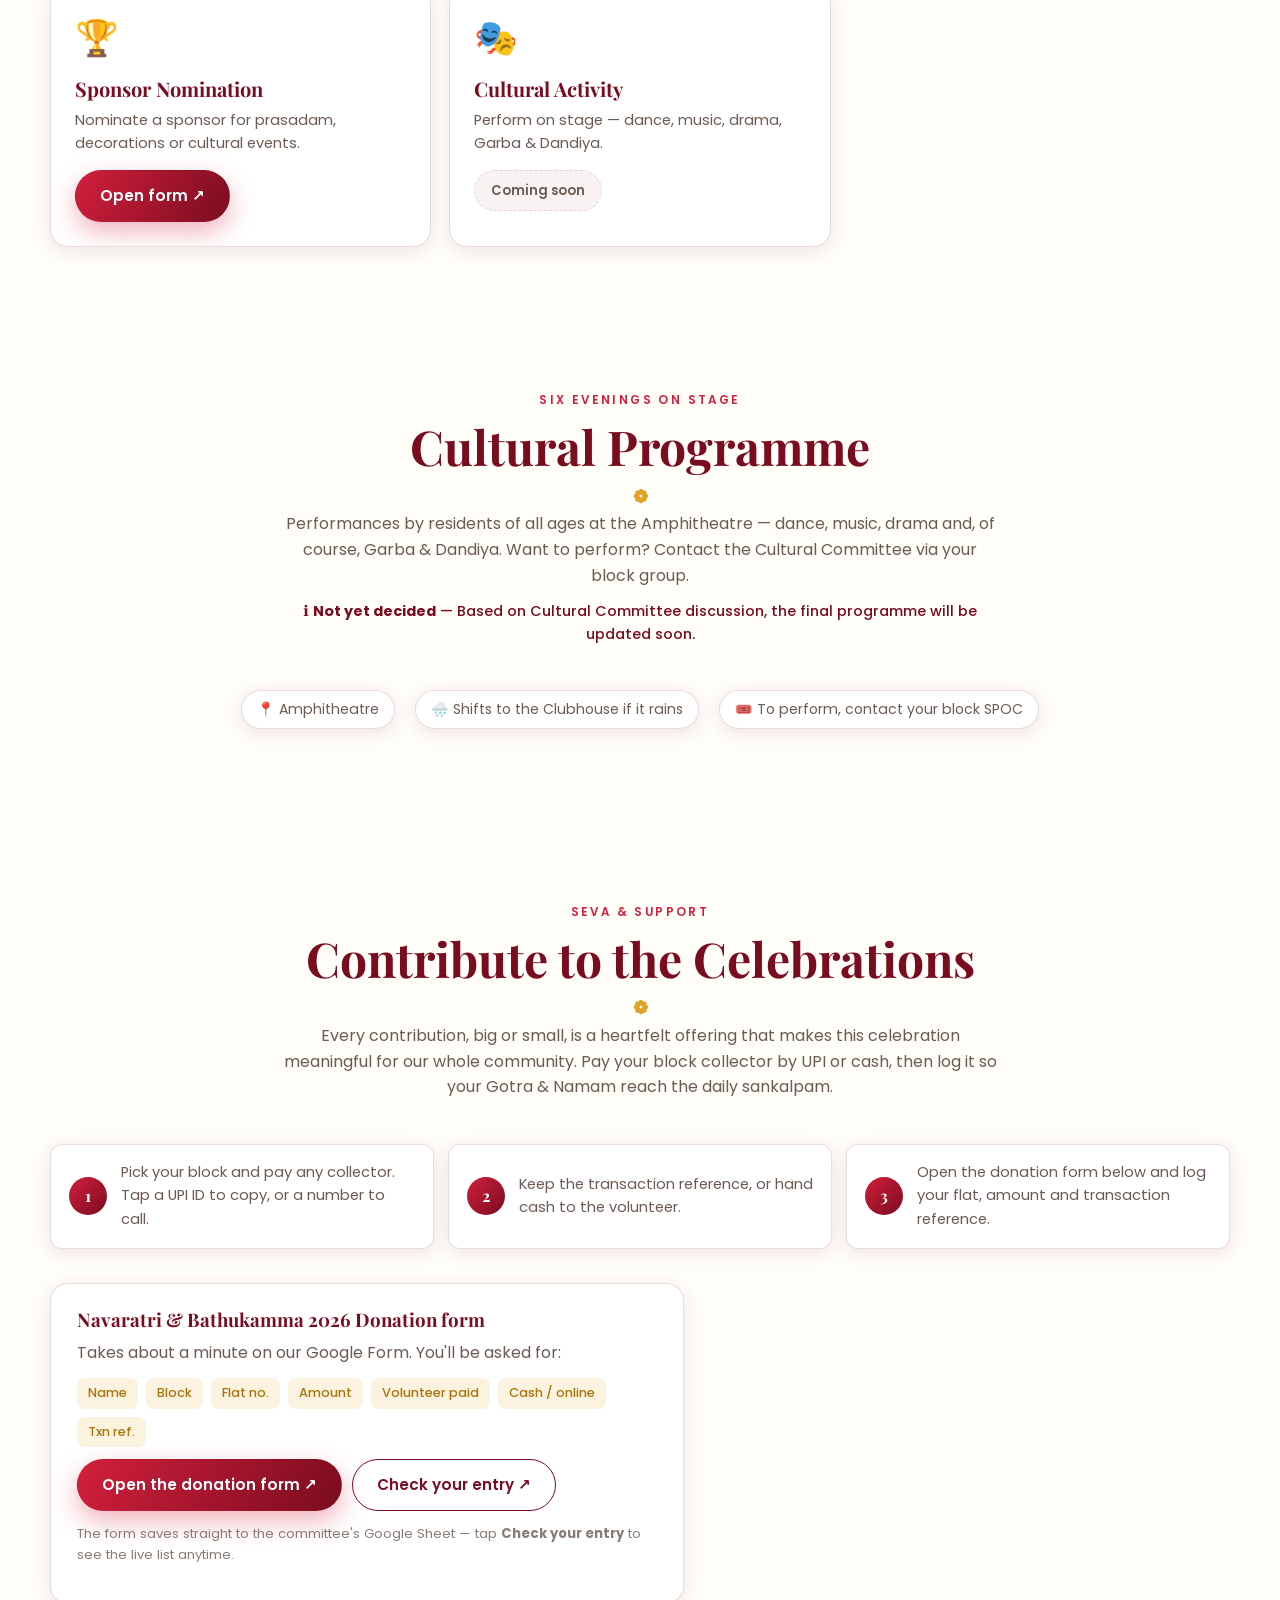
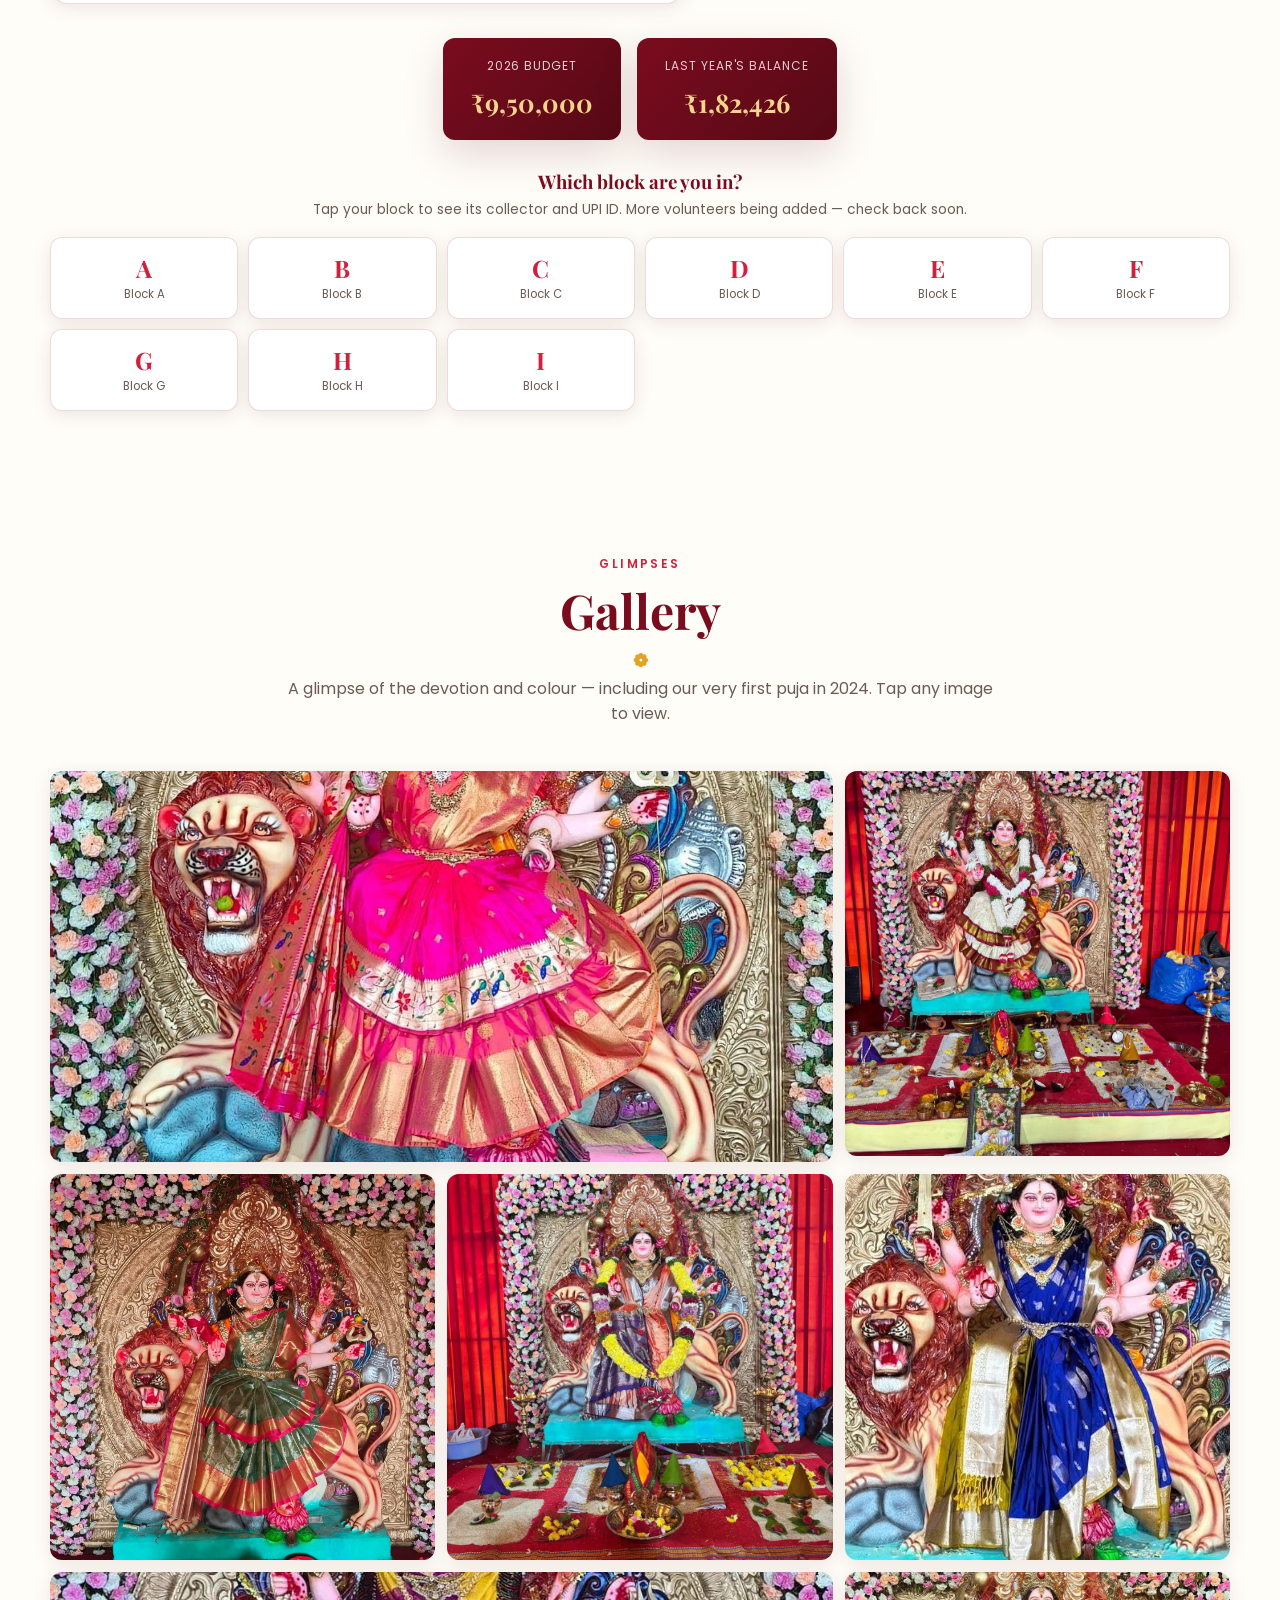
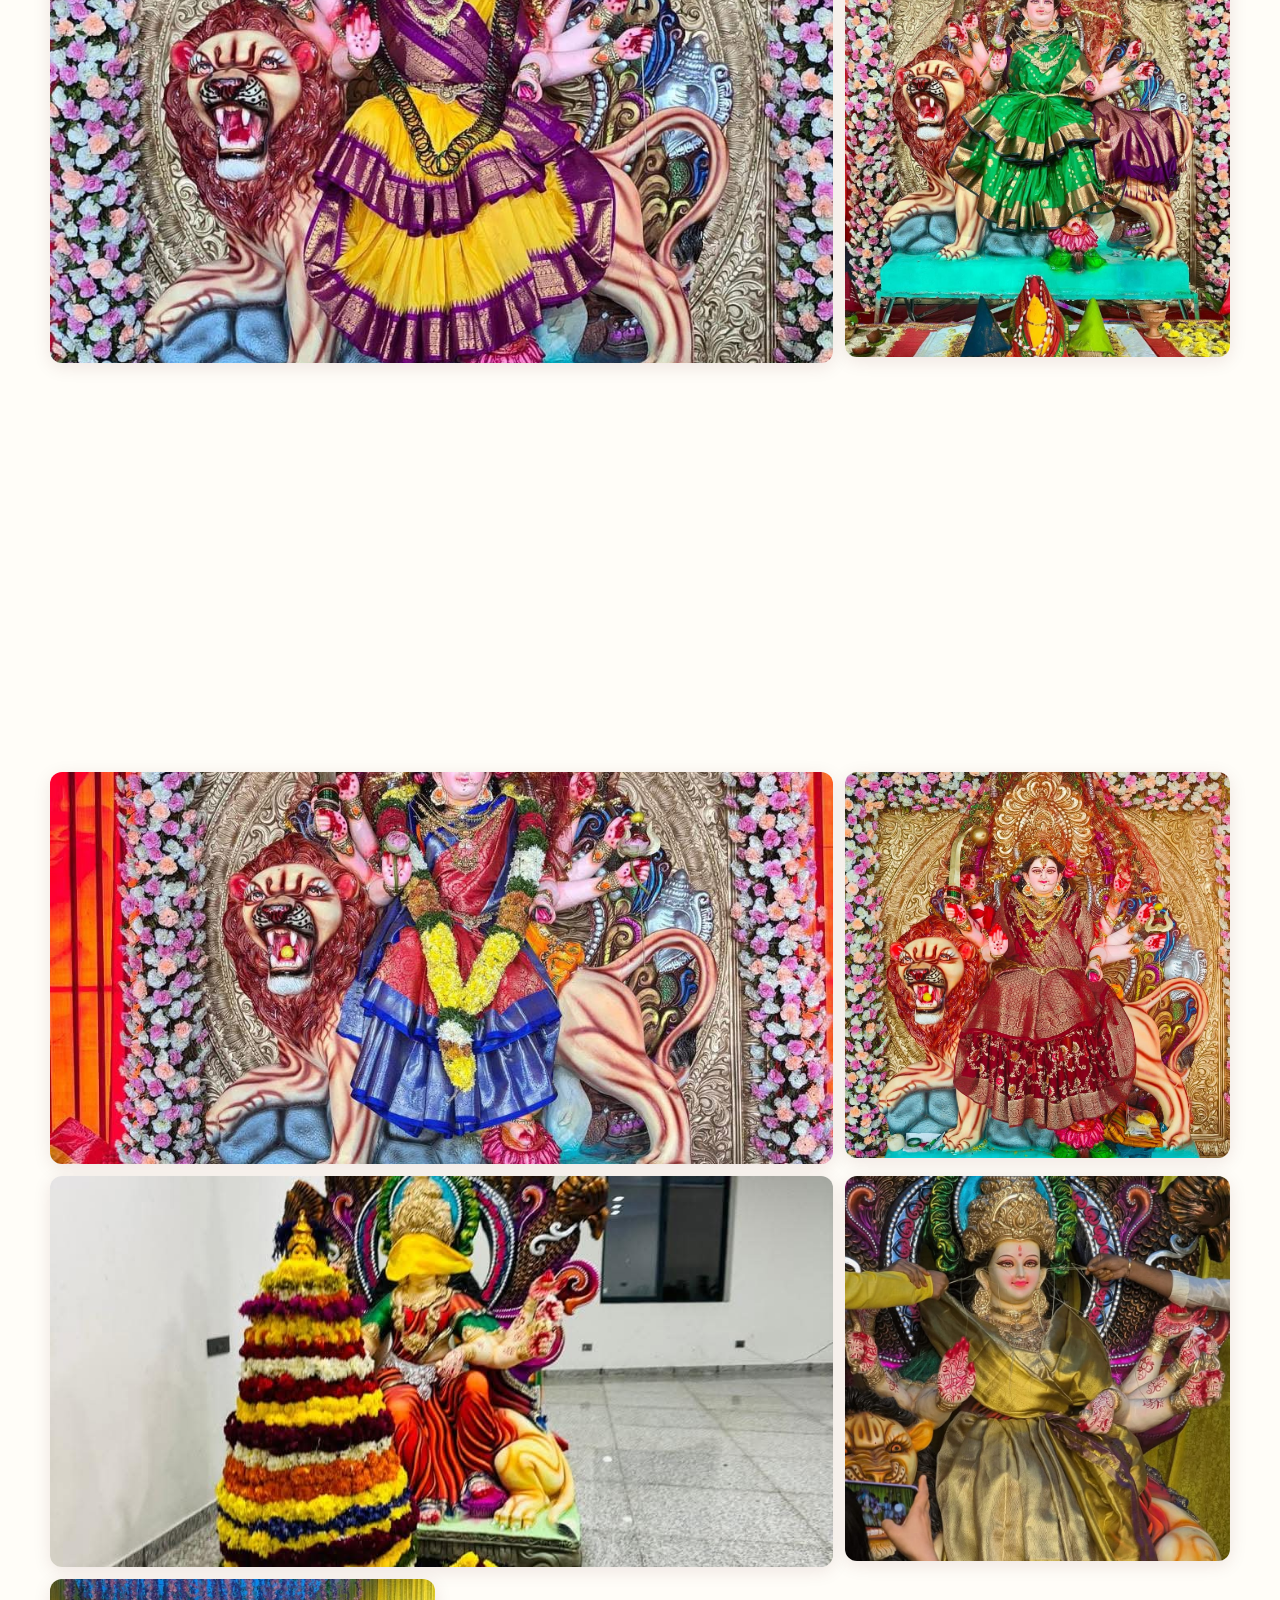
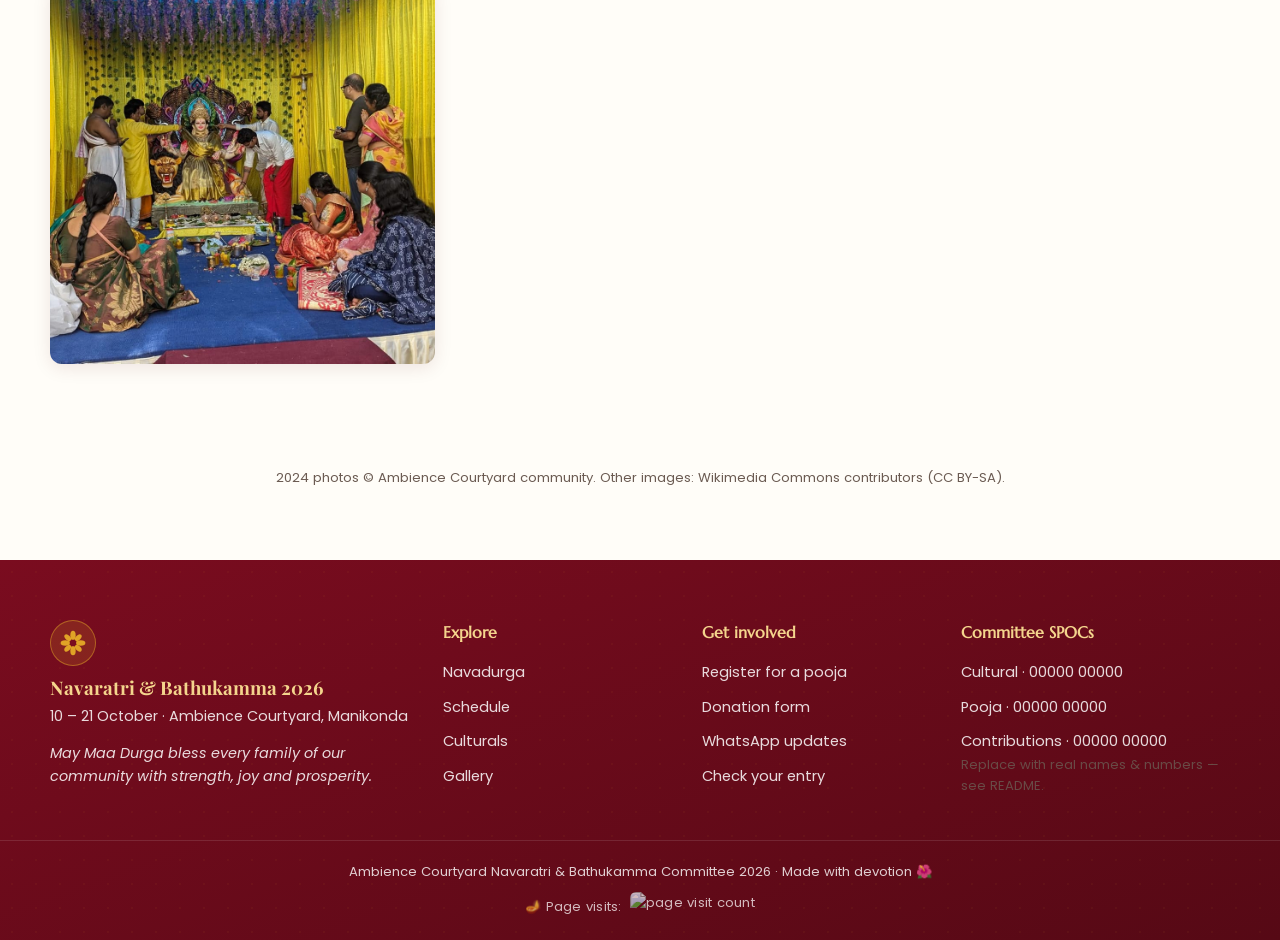
==== commit 11e39ddb: "Add cultural programme calendar with saree colors, poojas, and events" ====
--- a/ambience-navaratri-bathukamma-2026/index.html
+++ b/ambience-navaratri-bathukamma-2026/index.html
@@ -71,6 +71,7 @@
             <li><a href="https://forms.gle/uSfhAXMn6nfrqTv6A" target="_blank" rel="noopener">🪔 Pooja / Couple Pooja Registration</a></li>
             <li><a href="https://forms.gle/a1tUFgeaZDXhPLCd7" target="_blank" rel="noopener">🔥 Ekarudram Pooja / Homan Registration</a></li>
             <li><a href="https://forms.gle/LpLTjft4r9fSfd1QA" target="_blank" rel="noopener">🥻 Saree Sponsor</a></li>
+            <li><a href="saree-sponsors.html">👗 Saree Sponsors List 2026</a></li>
             <li><a href="https://forms.gle/CxWpn7DH7vDnDooVA" target="_blank" rel="noopener">🙏 Prasadam Sponsor</a></li>
             <li><a href="https://forms.gle/N7L2aM4VYUzK4t326" target="_blank" rel="noopener">💝 Donation Form</a></li>
             <li><a href="https://forms.gle/WMw1PiNAGpcsrWMc8" target="_blank" rel="noopener">🏆 Other Sponsor Nomination</a></li>
@@ -80,7 +81,7 @@
             <li><a href="https://docs.google.com/spreadsheets/d/1fKaKQjThN3Vm_C4nTHZfL16SZ2uCuHGpwzqKRHgHiMw/edit?usp=sharing" target="_blank" rel="noopener">💰 Donation Response Sheet</a></li>
           </ul>
         </li>
-        <li><a href="#culturals">Culturals</a></li>
+        <li><a href="cultural-programme.html">Culturals</a></li>
         <li><a href="#gallery">Gallery</a></li>
         <li><a href="memories.html">Memories</a></li>
 
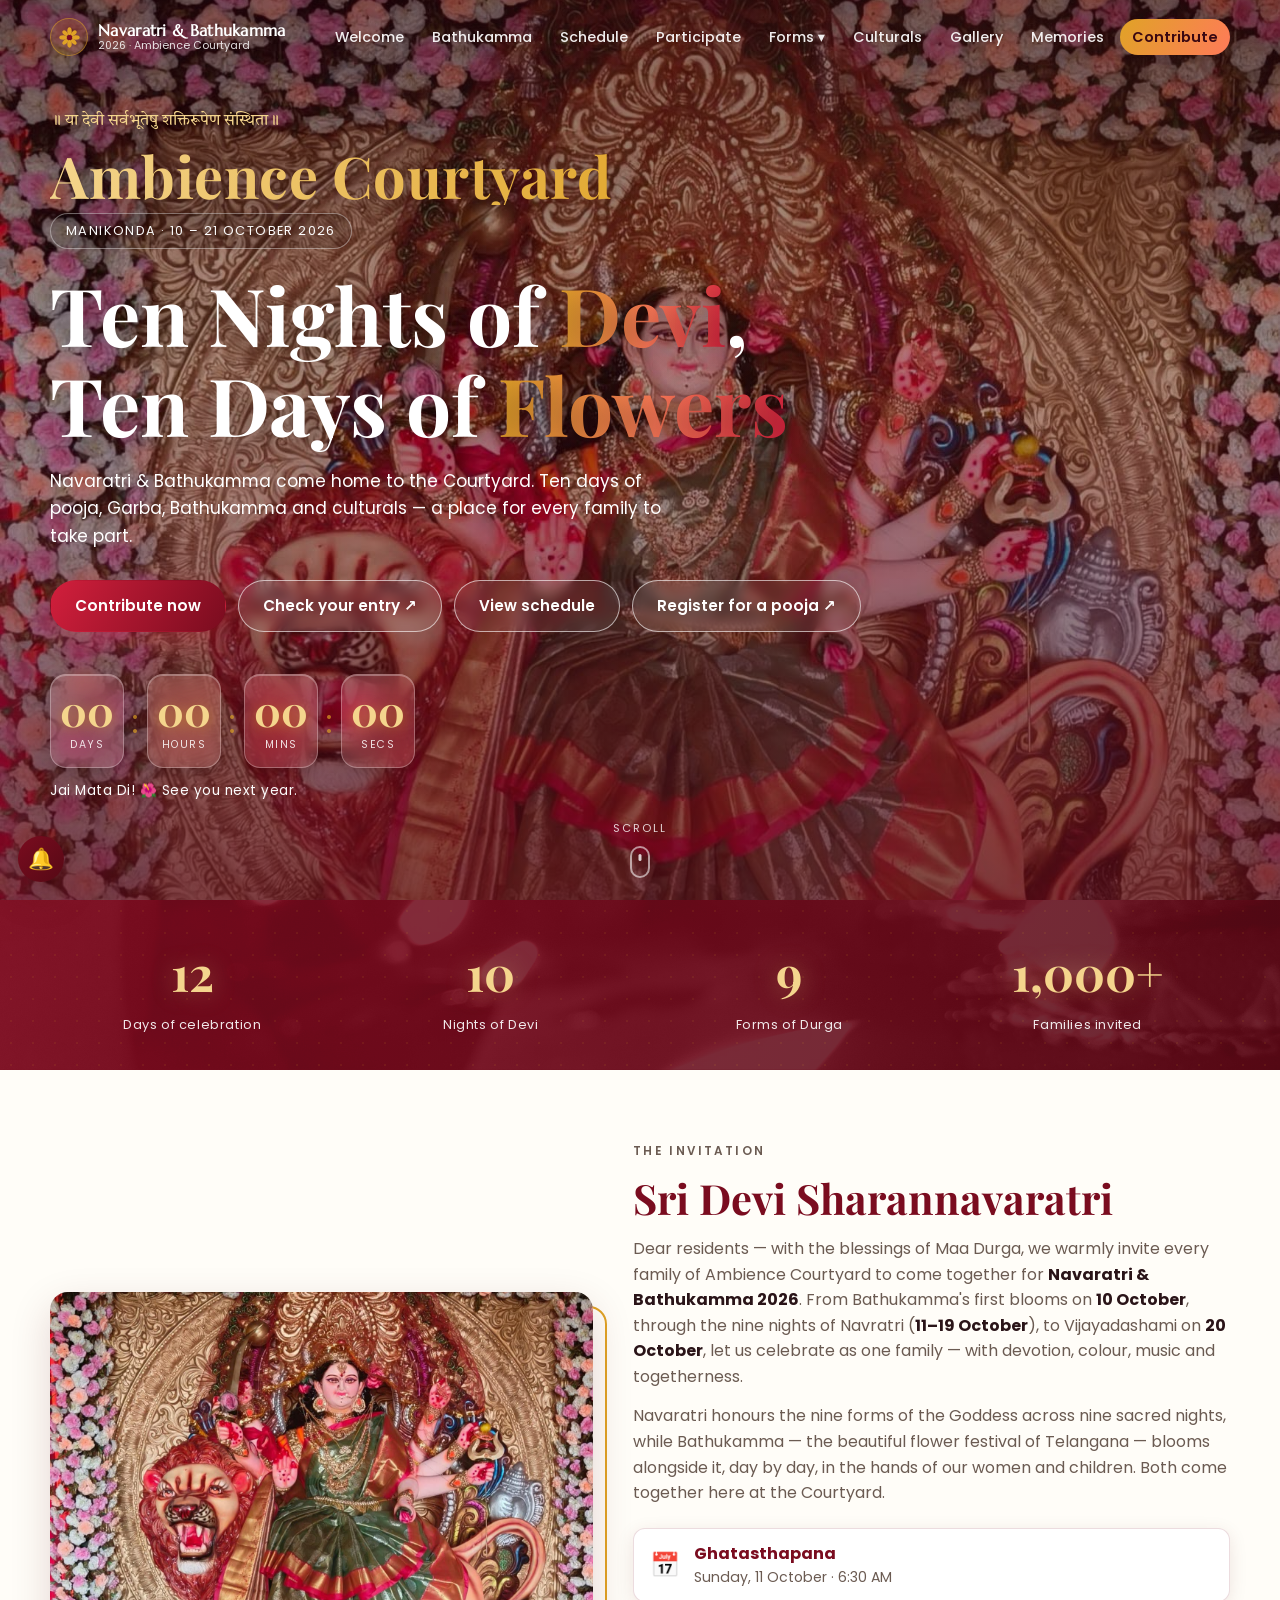
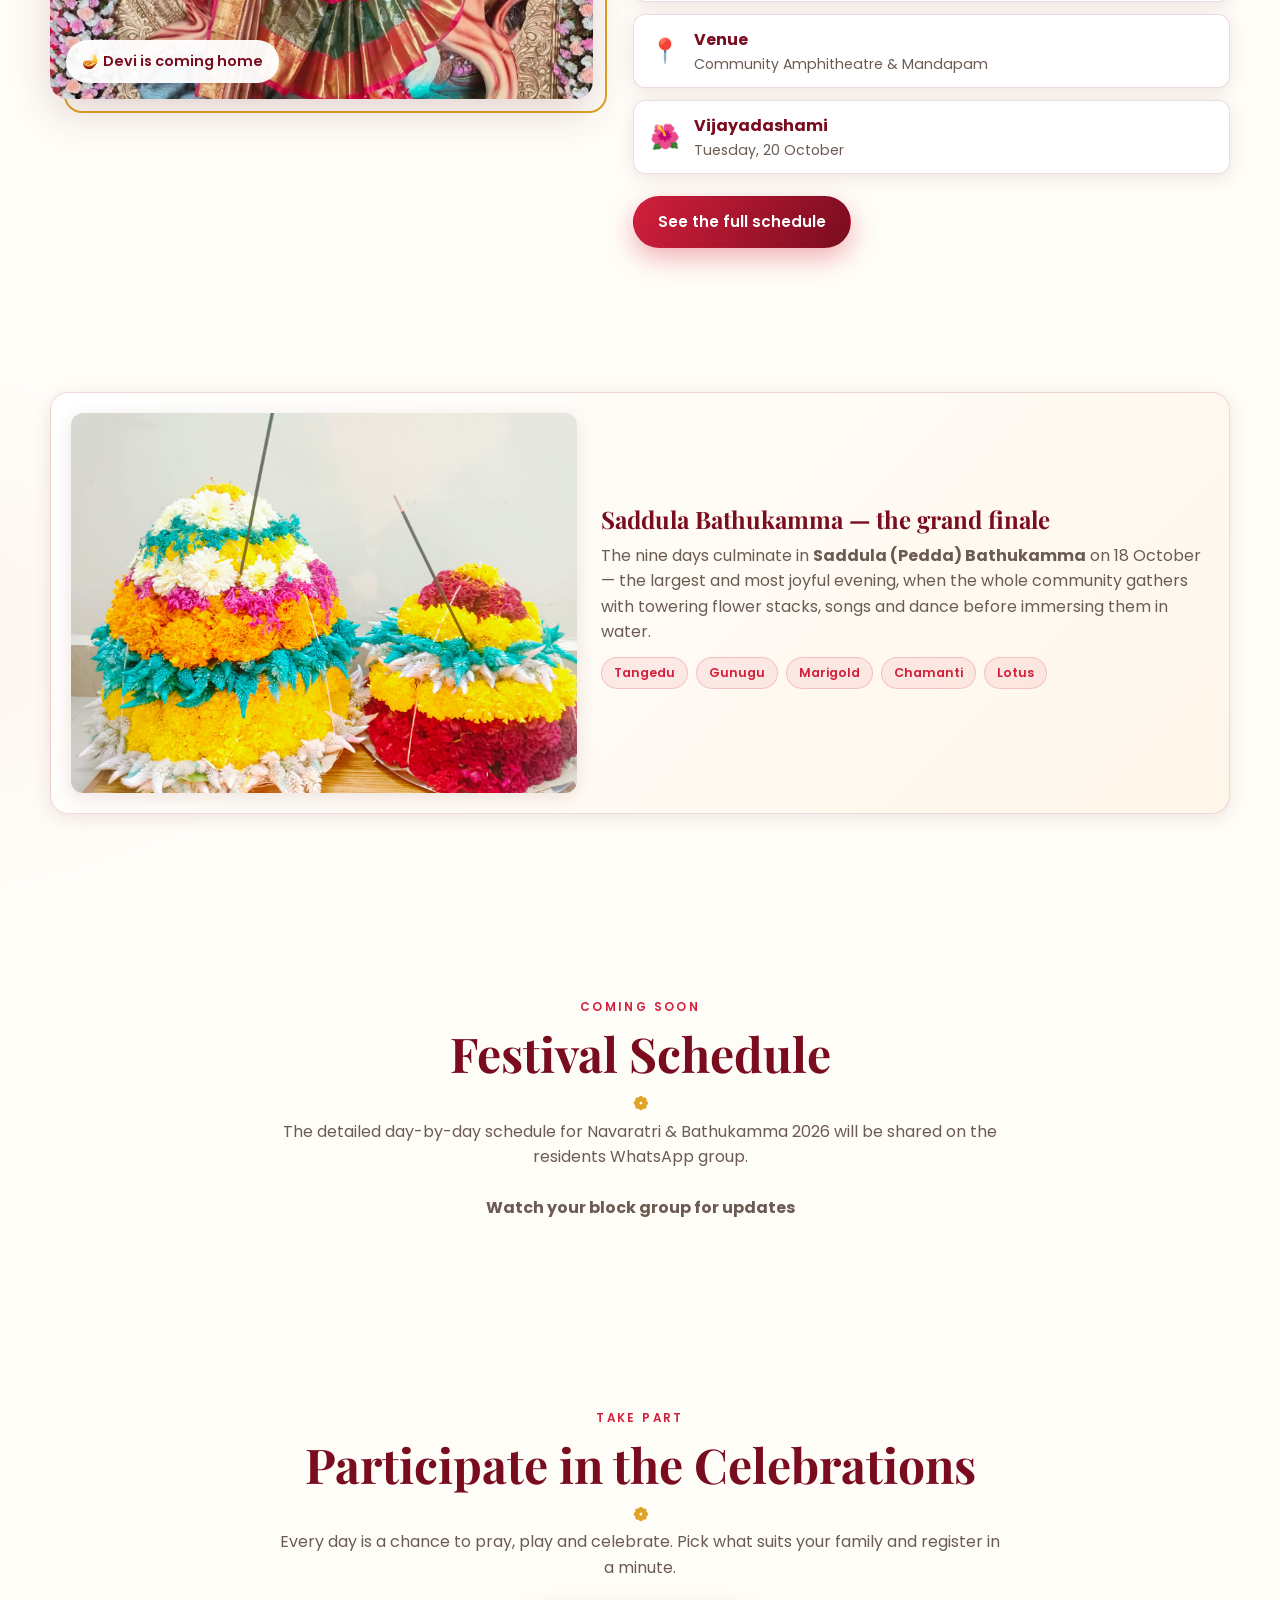
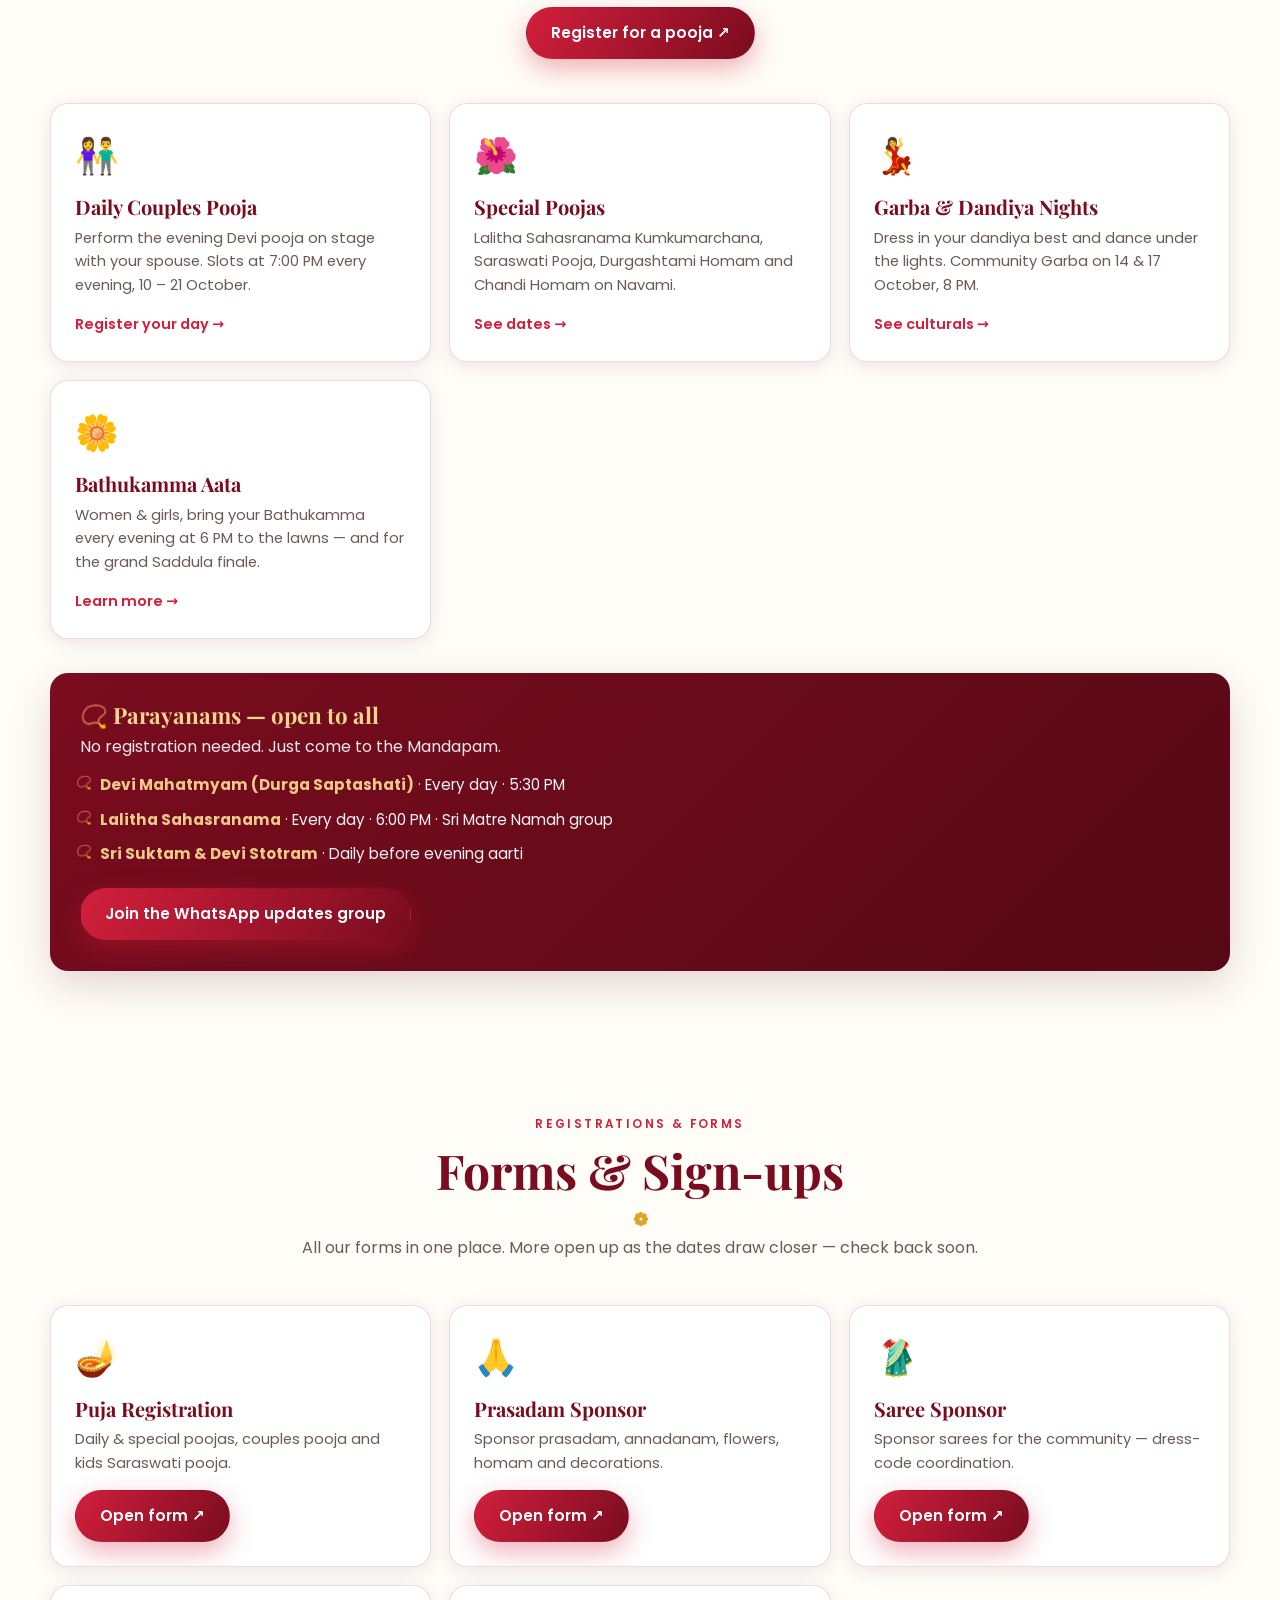
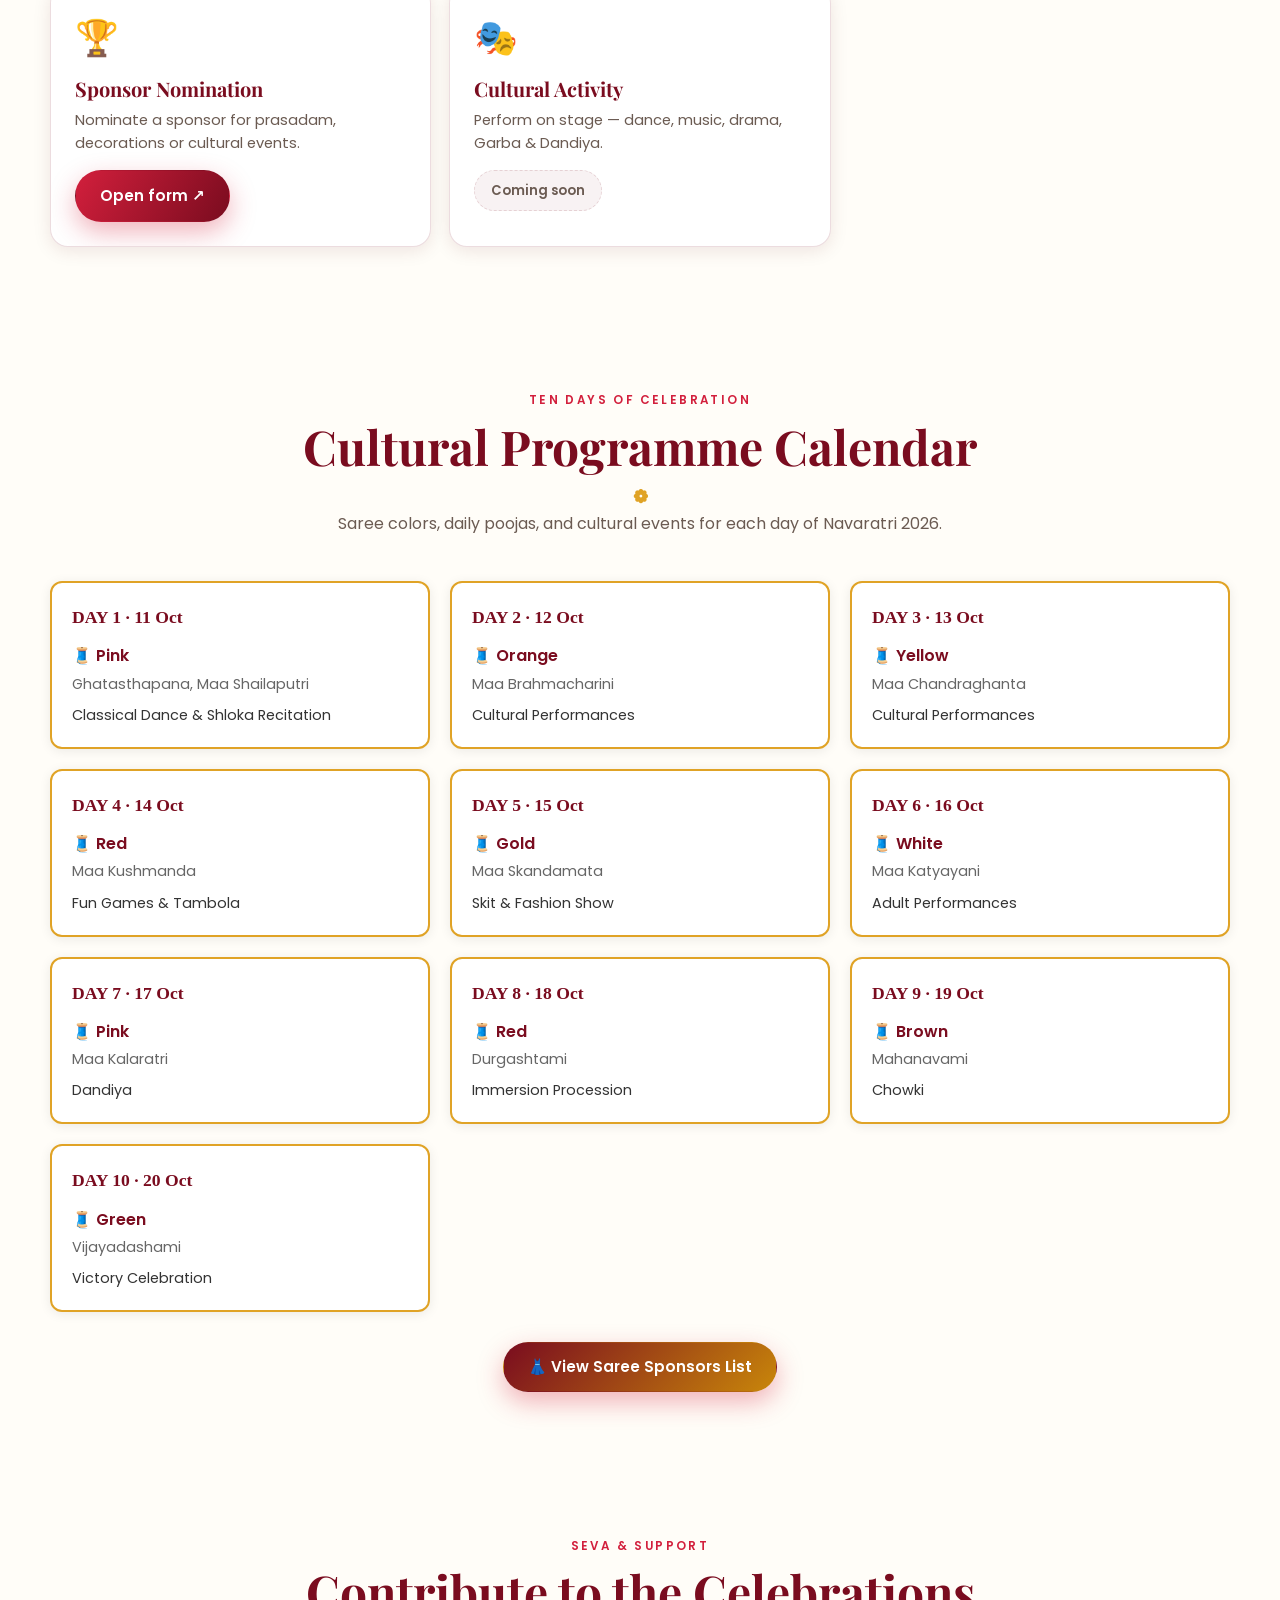
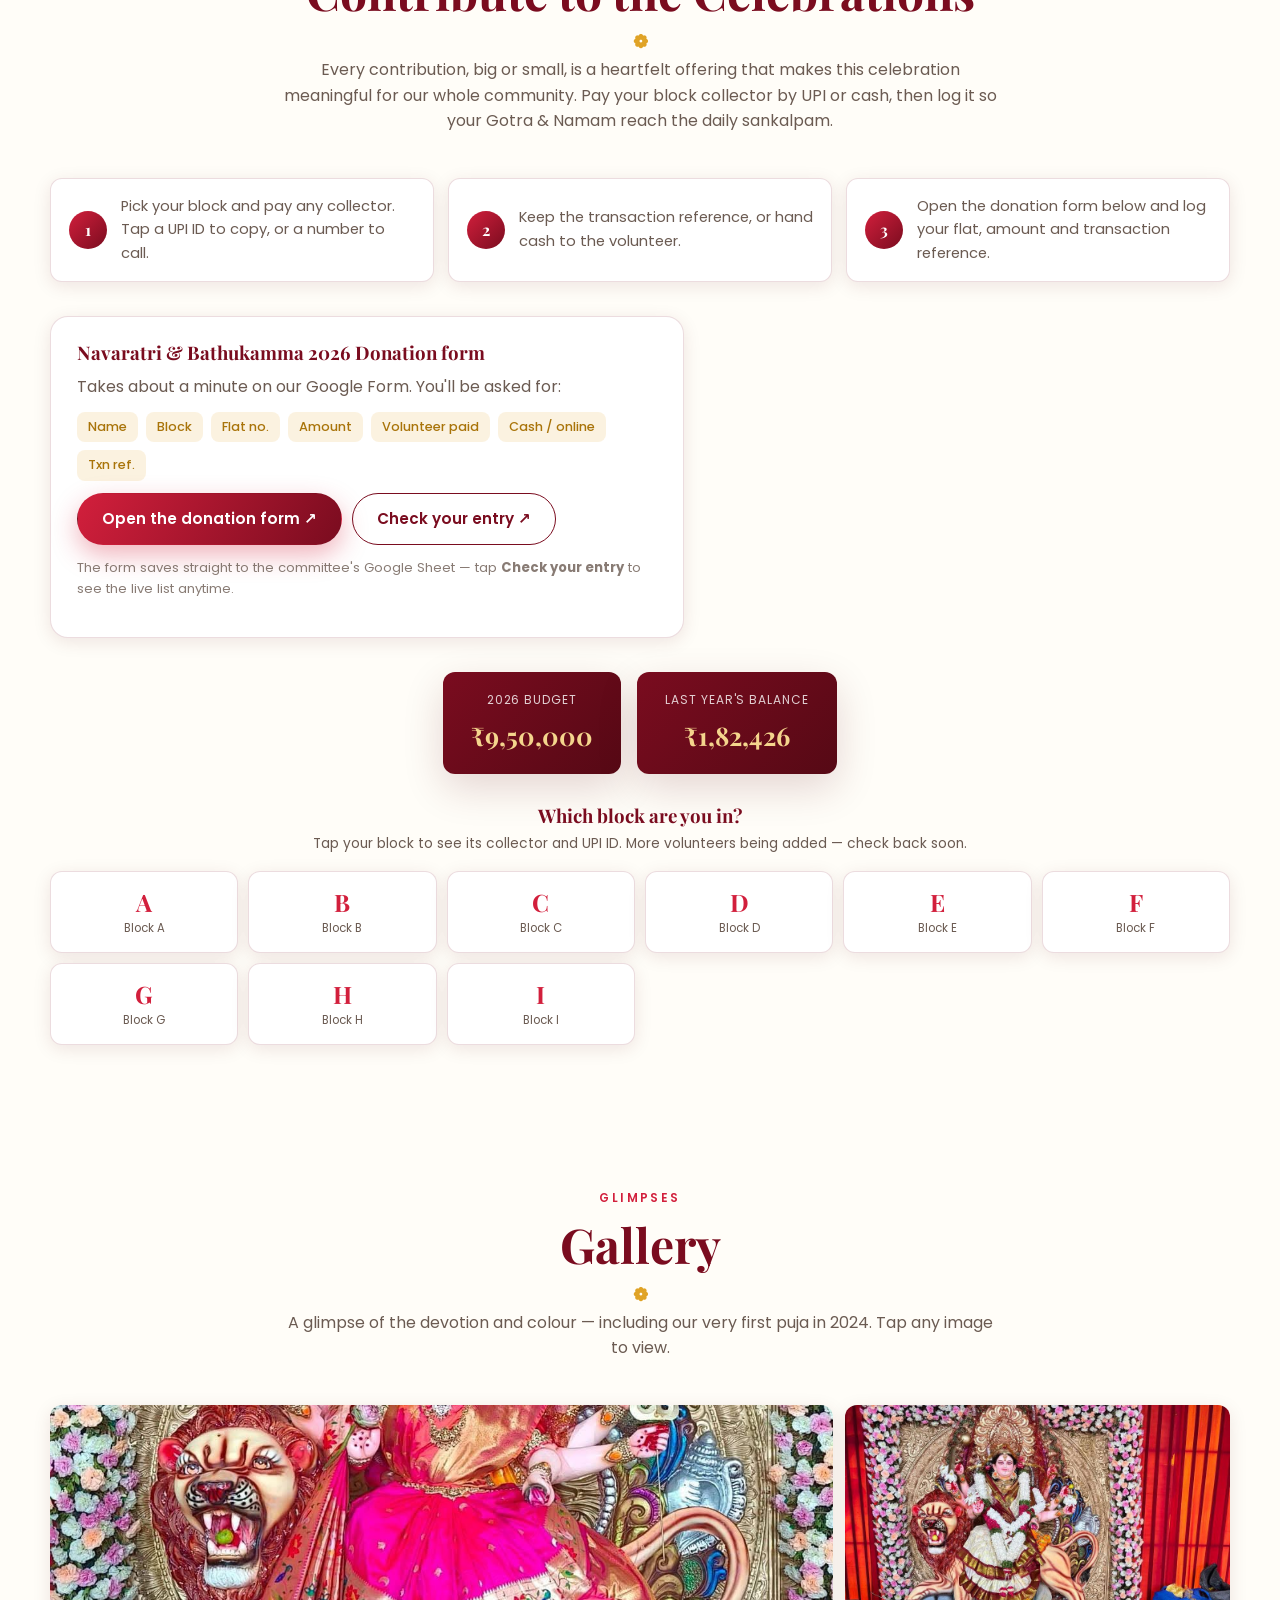
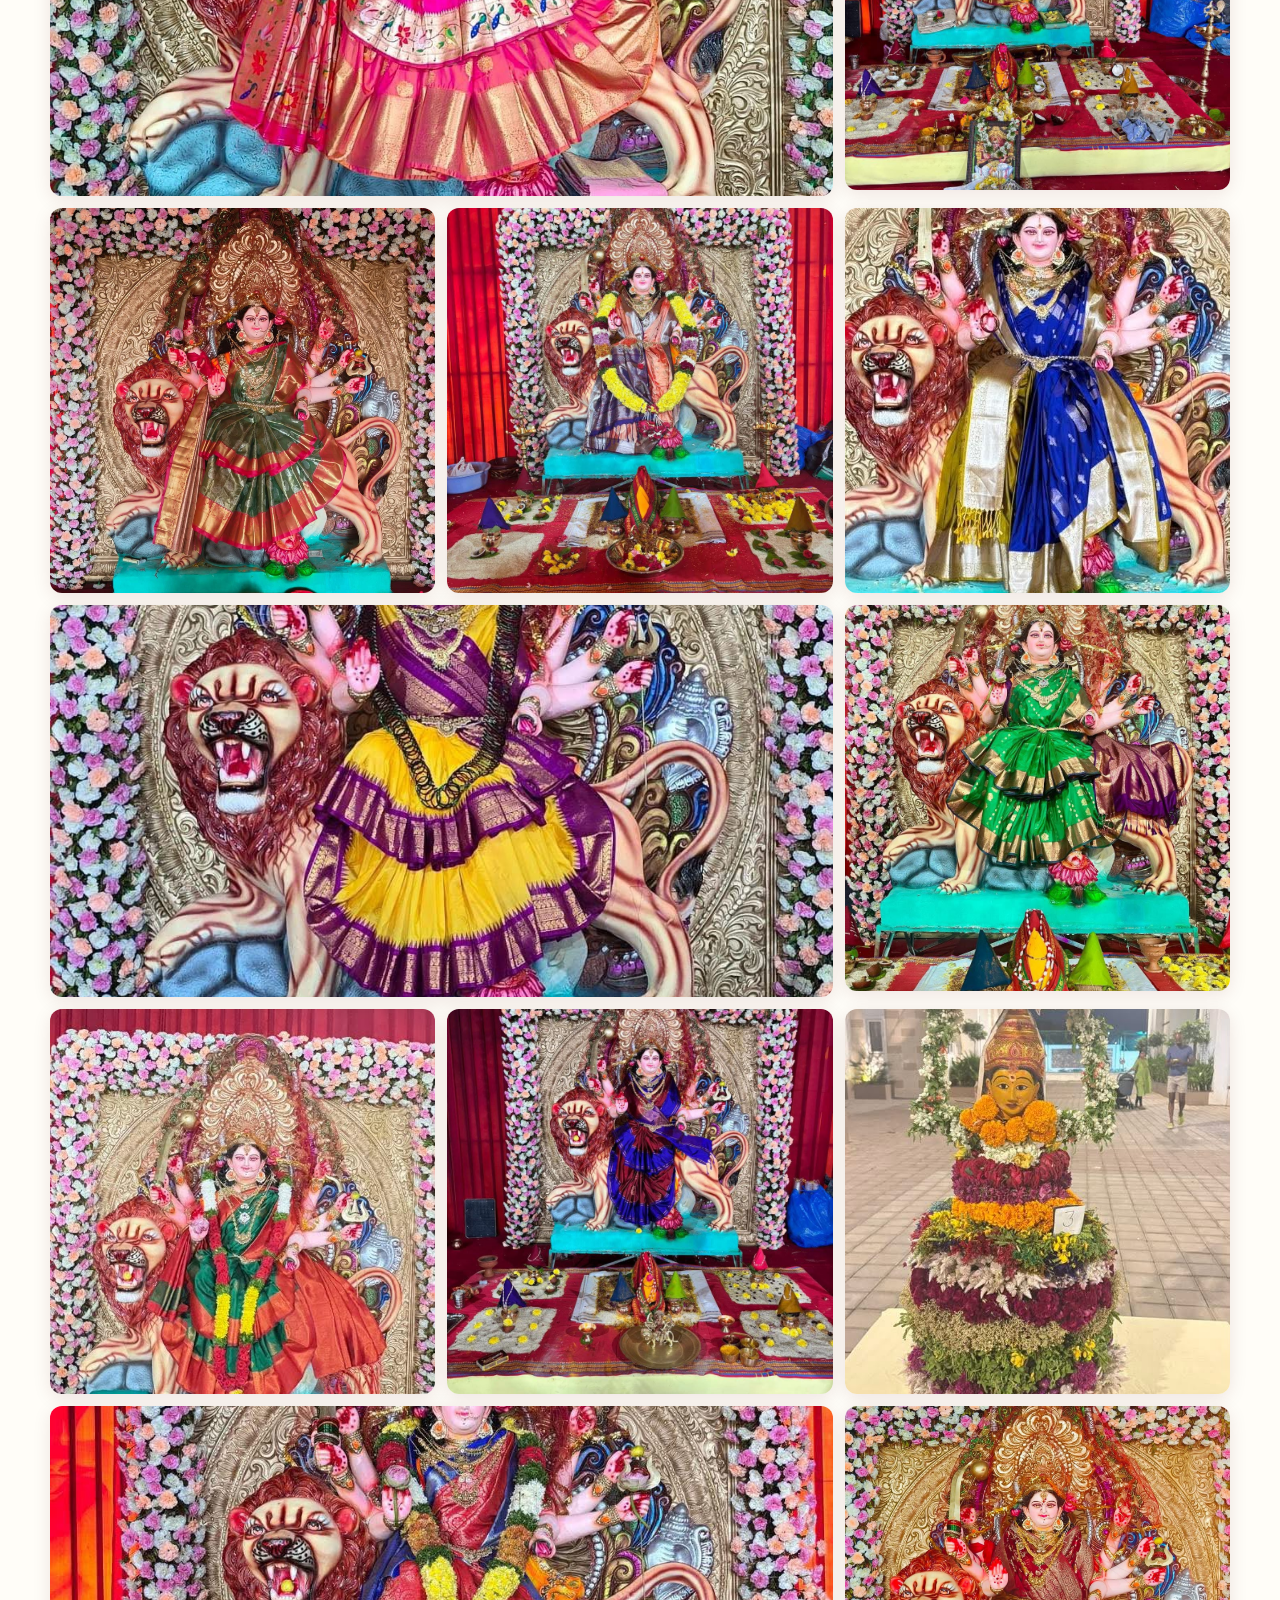
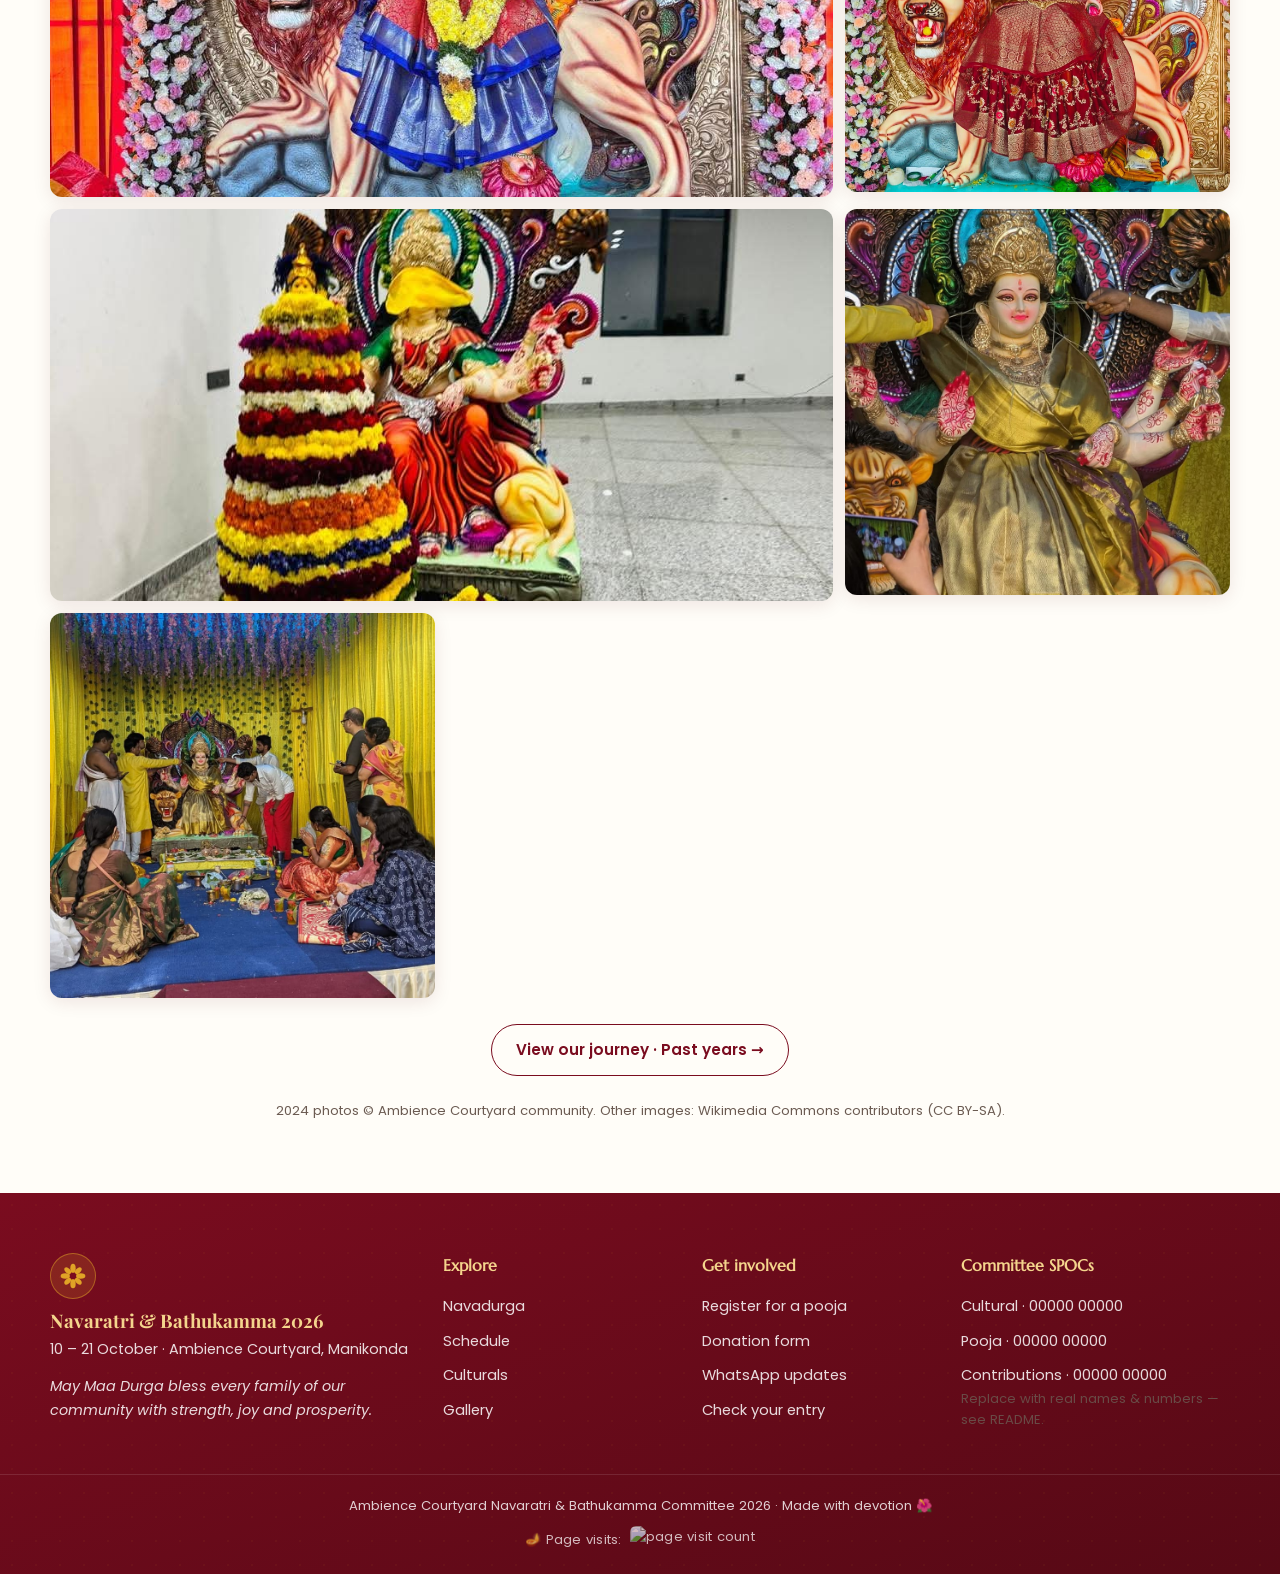
==== commit 6ab1ae71: "Move cultural programme calendar to main index page with all 10 days" ====
--- a/ambience-navaratri-bathukamma-2026/index.html
+++ b/ambience-navaratri-bathukamma-2026/index.html
@@ -81,7 +81,7 @@
             <li><a href="https://docs.google.com/spreadsheets/d/1fKaKQjThN3Vm_C4nTHZfL16SZ2uCuHGpwzqKRHgHiMw/edit?usp=sharing" target="_blank" rel="noopener">💰 Donation Response Sheet</a></li>
           </ul>
         </li>
-        <li><a href="cultural-programme.html">Culturals</a></li>
+        <li><a href="#culturals">Culturals</a></li>
         <li><a href="#gallery">Gallery</a></li>
         <li><a href="memories.html">Memories</a></li>
 
@@ -290,25 +290,87 @@
   <section class="section culturals" id="culturals">
     <div class="container">
       <div class="section-head">
-        <p class="eyebrow reveal">Six evenings on stage</p>
-        <h2 class="reveal">Cultural Programme</h2>
+        <p class="eyebrow reveal">Ten days of celebration</p>
+        <h2 class="reveal">Cultural Programme Calendar</h2>
         <p class="section-lead reveal">
-          Performances by residents of all ages at the Amphitheatre — dance, music, drama and, of
-          course, Garba &amp; Dandiya. Want to perform? Contact the Cultural Committee via your block group.
+          Saree colors, daily poojas, and cultural events for each day of Navaratri 2026.
         </p>
-        <p class="section-note reveal" style="margin-top: 12px; font-size: 0.9rem; color: #7a0c1f; font-weight: 500;">
-          ℹ️ <strong>Not yet decided</strong> — Based on Cultural Committee discussion, the final programme will be updated soon.
-        </p>
-      </div>
-
-      <div class="cult-note reveal">
-        <span>📍 Amphitheatre</span>
-        <span>🌧️ Shifts to the Clubhouse if it rains</span>
-        <span>🎟️ To perform, contact your block SPOC</span>
-      </div>
-
-      <div class="cult-grid" id="culturalsList">
-        <!-- injected by JS -->
+      </div>
+
+      <div style="display: grid; grid-template-columns: repeat(auto-fit, minmax(300px, 1fr)); gap: 20px;">
+        <div class="reveal" style="background: #fff; border: 2px solid #e0a326; border-radius: 12px; padding: 20px; box-shadow: 0 2px 12px rgba(0,0,0,0.08);">
+          <div style="font-family: 'Cinzel', serif; font-weight: 700; color: #7a0c1f; margin-bottom: 12px; font-size: 1.1rem;">DAY 1 · 11 Oct</div>
+          <div style="color: #7a0c1f; font-weight: 600; margin-bottom: 4px;">🧵 Pink</div>
+          <div style="font-size: 0.9rem; color: #666; margin-bottom: 8px;">Ghatasthapana, Maa Shailaputri</div>
+          <div style="font-size: 0.9rem; color: #333;">Classical Dance & Shloka Recitation</div>
+        </div>
+
+        <div class="reveal" style="background: #fff; border: 2px solid #e0a326; border-radius: 12px; padding: 20px; box-shadow: 0 2px 12px rgba(0,0,0,0.08);">
+          <div style="font-family: 'Cinzel', serif; font-weight: 700; color: #7a0c1f; margin-bottom: 12px; font-size: 1.1rem;">DAY 2 · 12 Oct</div>
+          <div style="color: #7a0c1f; font-weight: 600; margin-bottom: 4px;">🧵 Orange</div>
+          <div style="font-size: 0.9rem; color: #666; margin-bottom: 8px;">Maa Brahmacharini</div>
+          <div style="font-size: 0.9rem; color: #333;">Cultural Performances</div>
+        </div>
+
+        <div class="reveal" style="background: #fff; border: 2px solid #e0a326; border-radius: 12px; padding: 20px; box-shadow: 0 2px 12px rgba(0,0,0,0.08);">
+          <div style="font-family: 'Cinzel', serif; font-weight: 700; color: #7a0c1f; margin-bottom: 12px; font-size: 1.1rem;">DAY 3 · 13 Oct</div>
+          <div style="color: #7a0c1f; font-weight: 600; margin-bottom: 4px;">🧵 Yellow</div>
+          <div style="font-size: 0.9rem; color: #666; margin-bottom: 8px;">Maa Chandraghanta</div>
+          <div style="font-size: 0.9rem; color: #333;">Cultural Performances</div>
+        </div>
+
+        <div class="reveal" style="background: #fff; border: 2px solid #e0a326; border-radius: 12px; padding: 20px; box-shadow: 0 2px 12px rgba(0,0,0,0.08);">
+          <div style="font-family: 'Cinzel', serif; font-weight: 700; color: #7a0c1f; margin-bottom: 12px; font-size: 1.1rem;">DAY 4 · 14 Oct</div>
+          <div style="color: #7a0c1f; font-weight: 600; margin-bottom: 4px;">🧵 Red</div>
+          <div style="font-size: 0.9rem; color: #666; margin-bottom: 8px;">Maa Kushmanda</div>
+          <div style="font-size: 0.9rem; color: #333;">Fun Games & Tambola</div>
+        </div>
+
+        <div class="reveal" style="background: #fff; border: 2px solid #e0a326; border-radius: 12px; padding: 20px; box-shadow: 0 2px 12px rgba(0,0,0,0.08);">
+          <div style="font-family: 'Cinzel', serif; font-weight: 700; color: #7a0c1f; margin-bottom: 12px; font-size: 1.1rem;">DAY 5 · 15 Oct</div>
+          <div style="color: #7a0c1f; font-weight: 600; margin-bottom: 4px;">🧵 Gold</div>
+          <div style="font-size: 0.9rem; color: #666; margin-bottom: 8px;">Maa Skandamata</div>
+          <div style="font-size: 0.9rem; color: #333;">Skit & Fashion Show</div>
+        </div>
+
+        <div class="reveal" style="background: #fff; border: 2px solid #e0a326; border-radius: 12px; padding: 20px; box-shadow: 0 2px 12px rgba(0,0,0,0.08);">
+          <div style="font-family: 'Cinzel', serif; font-weight: 700; color: #7a0c1f; margin-bottom: 12px; font-size: 1.1rem;">DAY 6 · 16 Oct</div>
+          <div style="color: #7a0c1f; font-weight: 600; margin-bottom: 4px;">🧵 White</div>
+          <div style="font-size: 0.9rem; color: #666; margin-bottom: 8px;">Maa Katyayani</div>
+          <div style="font-size: 0.9rem; color: #333;">Adult Performances</div>
+        </div>
+
+        <div class="reveal" style="background: #fff; border: 2px solid #e0a326; border-radius: 12px; padding: 20px; box-shadow: 0 2px 12px rgba(0,0,0,0.08);">
+          <div style="font-family: 'Cinzel', serif; font-weight: 700; color: #7a0c1f; margin-bottom: 12px; font-size: 1.1rem;">DAY 7 · 17 Oct</div>
+          <div style="color: #7a0c1f; font-weight: 600; margin-bottom: 4px;">🧵 Pink</div>
+          <div style="font-size: 0.9rem; color: #666; margin-bottom: 8px;">Maa Kalaratri</div>
+          <div style="font-size: 0.9rem; color: #333;">Dandiya</div>
+        </div>
+
+        <div class="reveal" style="background: #fff; border: 2px solid #e0a326; border-radius: 12px; padding: 20px; box-shadow: 0 2px 12px rgba(0,0,0,0.08);">
+          <div style="font-family: 'Cinzel', serif; font-weight: 700; color: #7a0c1f; margin-bottom: 12px; font-size: 1.1rem;">DAY 8 · 18 Oct</div>
+          <div style="color: #7a0c1f; font-weight: 600; margin-bottom: 4px;">🧵 Red</div>
+          <div style="font-size: 0.9rem; color: #666; margin-bottom: 8px;">Durgashtami</div>
+          <div style="font-size: 0.9rem; color: #333;">Immersion Procession</div>
+        </div>
+
+        <div class="reveal" style="background: #fff; border: 2px solid #e0a326; border-radius: 12px; padding: 20px; box-shadow: 0 2px 12px rgba(0,0,0,0.08);">
+          <div style="font-family: 'Cinzel', serif; font-weight: 700; color: #7a0c1f; margin-bottom: 12px; font-size: 1.1rem;">DAY 9 · 19 Oct</div>
+          <div style="color: #7a0c1f; font-weight: 600; margin-bottom: 4px;">🧵 Brown</div>
+          <div style="font-size: 0.9rem; color: #666; margin-bottom: 8px;">Mahanavami</div>
+          <div style="font-size: 0.9rem; color: #333;">Chowki</div>
+        </div>
+
+        <div class="reveal" style="background: #fff; border: 2px solid #e0a326; border-radius: 12px; padding: 20px; box-shadow: 0 2px 12px rgba(0,0,0,0.08);">
+          <div style="font-family: 'Cinzel', serif; font-weight: 700; color: #7a0c1f; margin-bottom: 12px; font-size: 1.1rem;">DAY 10 · 20 Oct</div>
+          <div style="color: #7a0c1f; font-weight: 600; margin-bottom: 4px;">🧵 Green</div>
+          <div style="font-size: 0.9rem; color: #666; margin-bottom: 8px;">Vijayadashami</div>
+          <div style="font-size: 0.9rem; color: #333;">Victory Celebration</div>
+        </div>
+      </div>
+
+      <div style="margin-top: 30px; text-align: center; reveal">
+        <a href="saree-sponsors.html" class="btn btn-primary" style="display: inline-block; padding: 12px 24px; background: linear-gradient(135deg,#7a0c1f,#c8860a); color: #fff; text-decoration: none; border-radius: 40px; font-weight: 600;">👗 View Saree Sponsors List</a>
       </div>
     </div>
   </section>
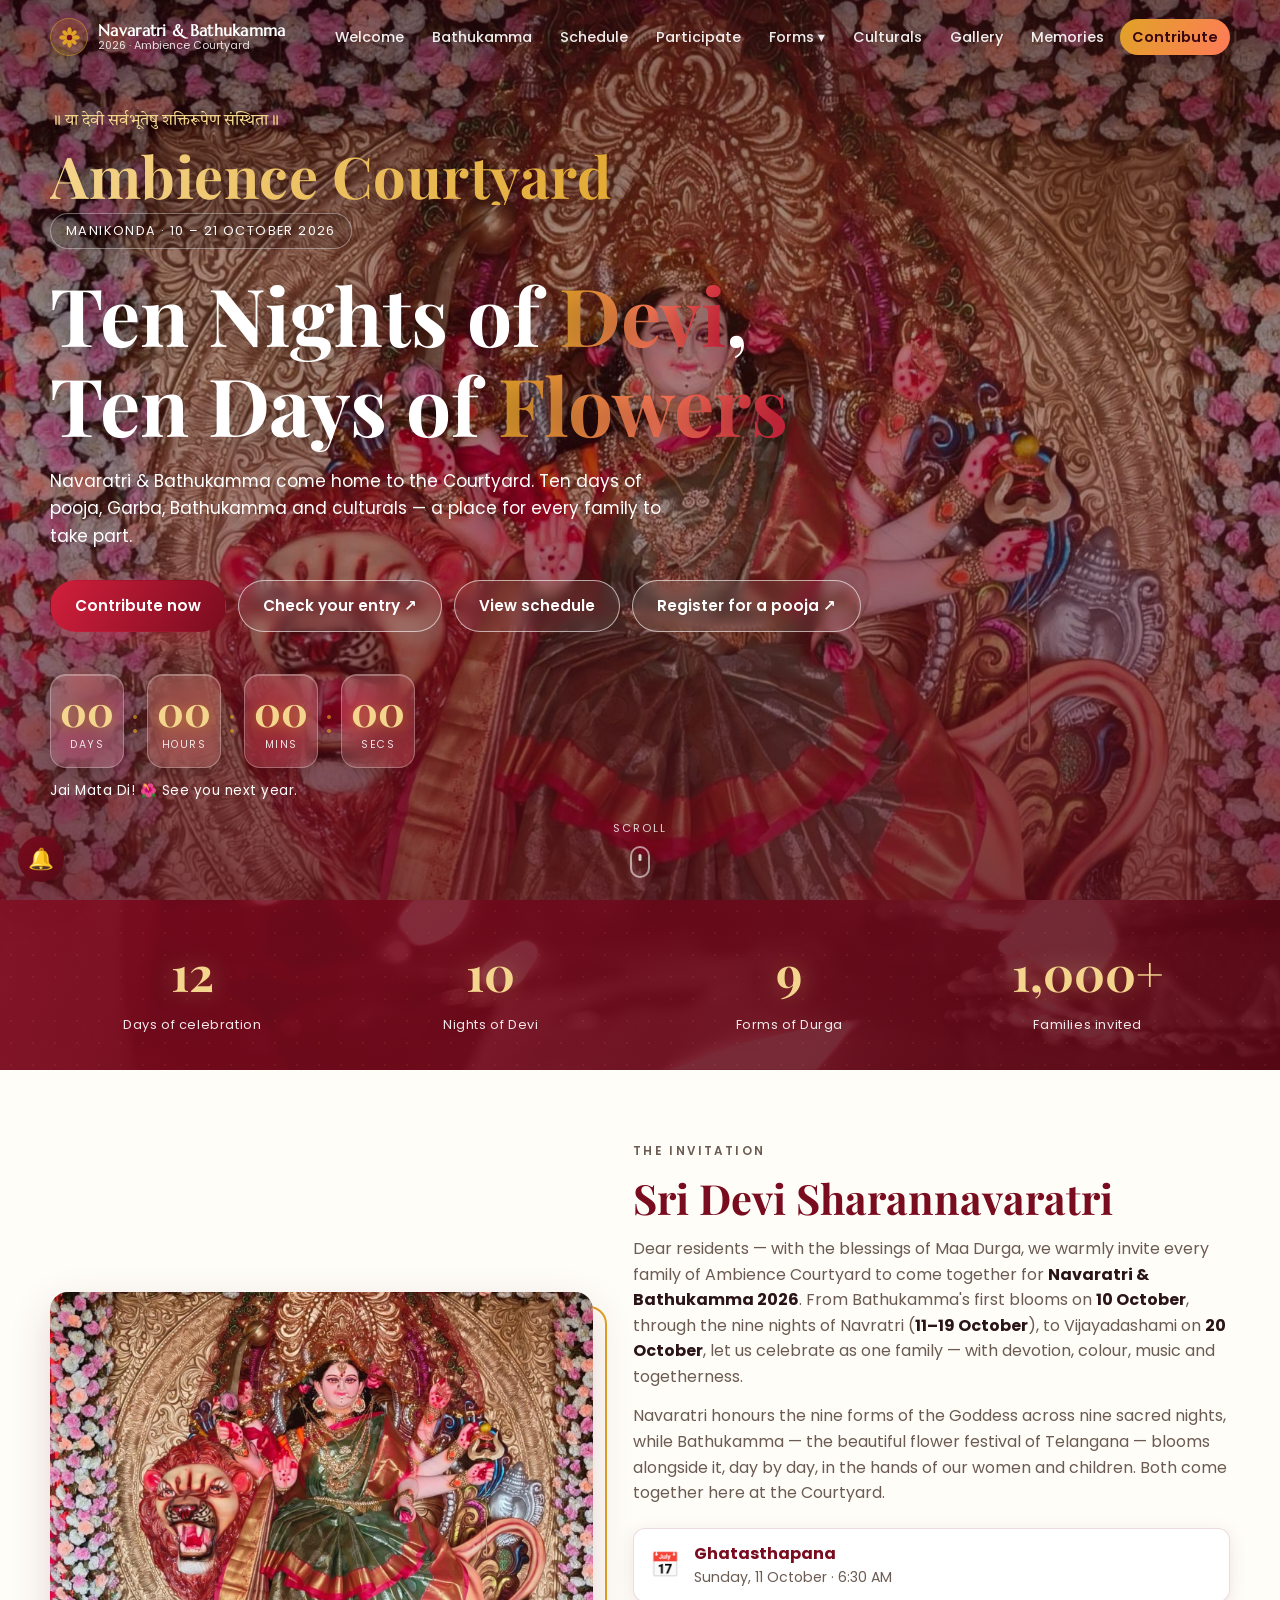
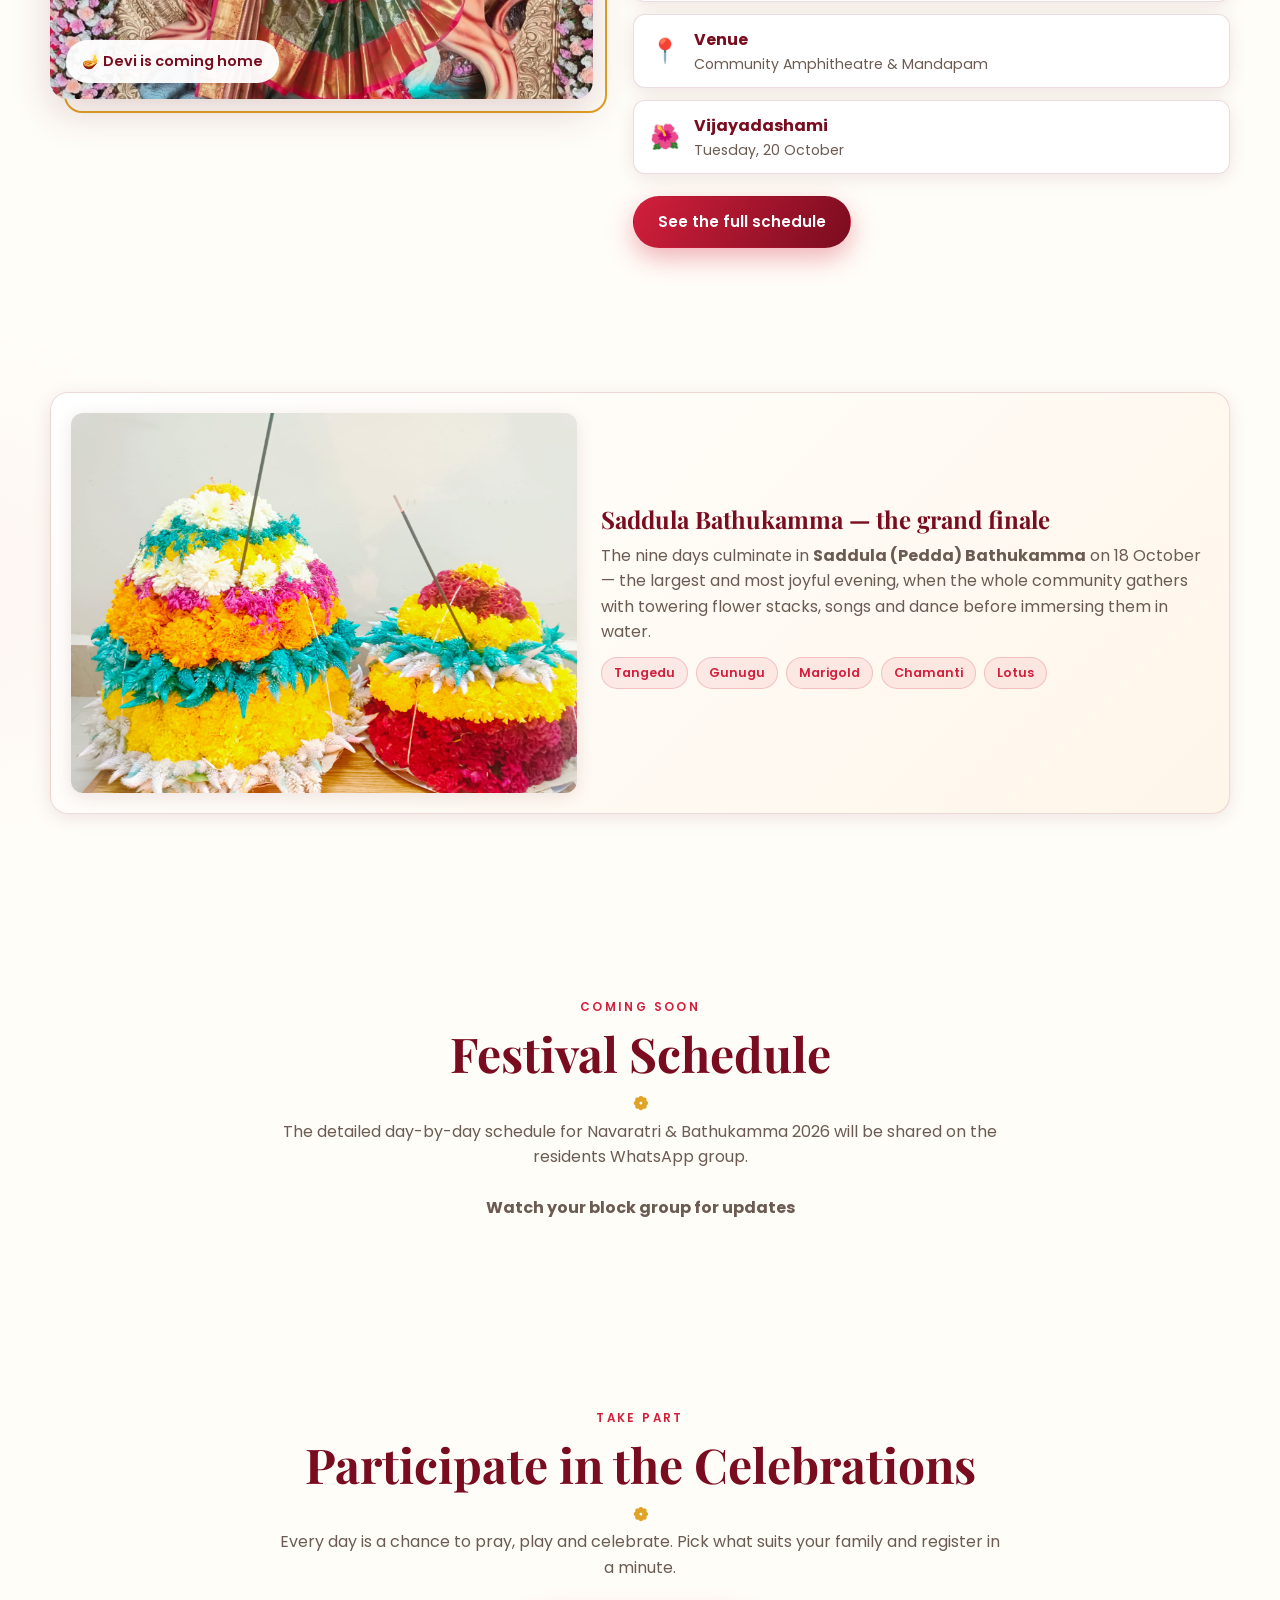
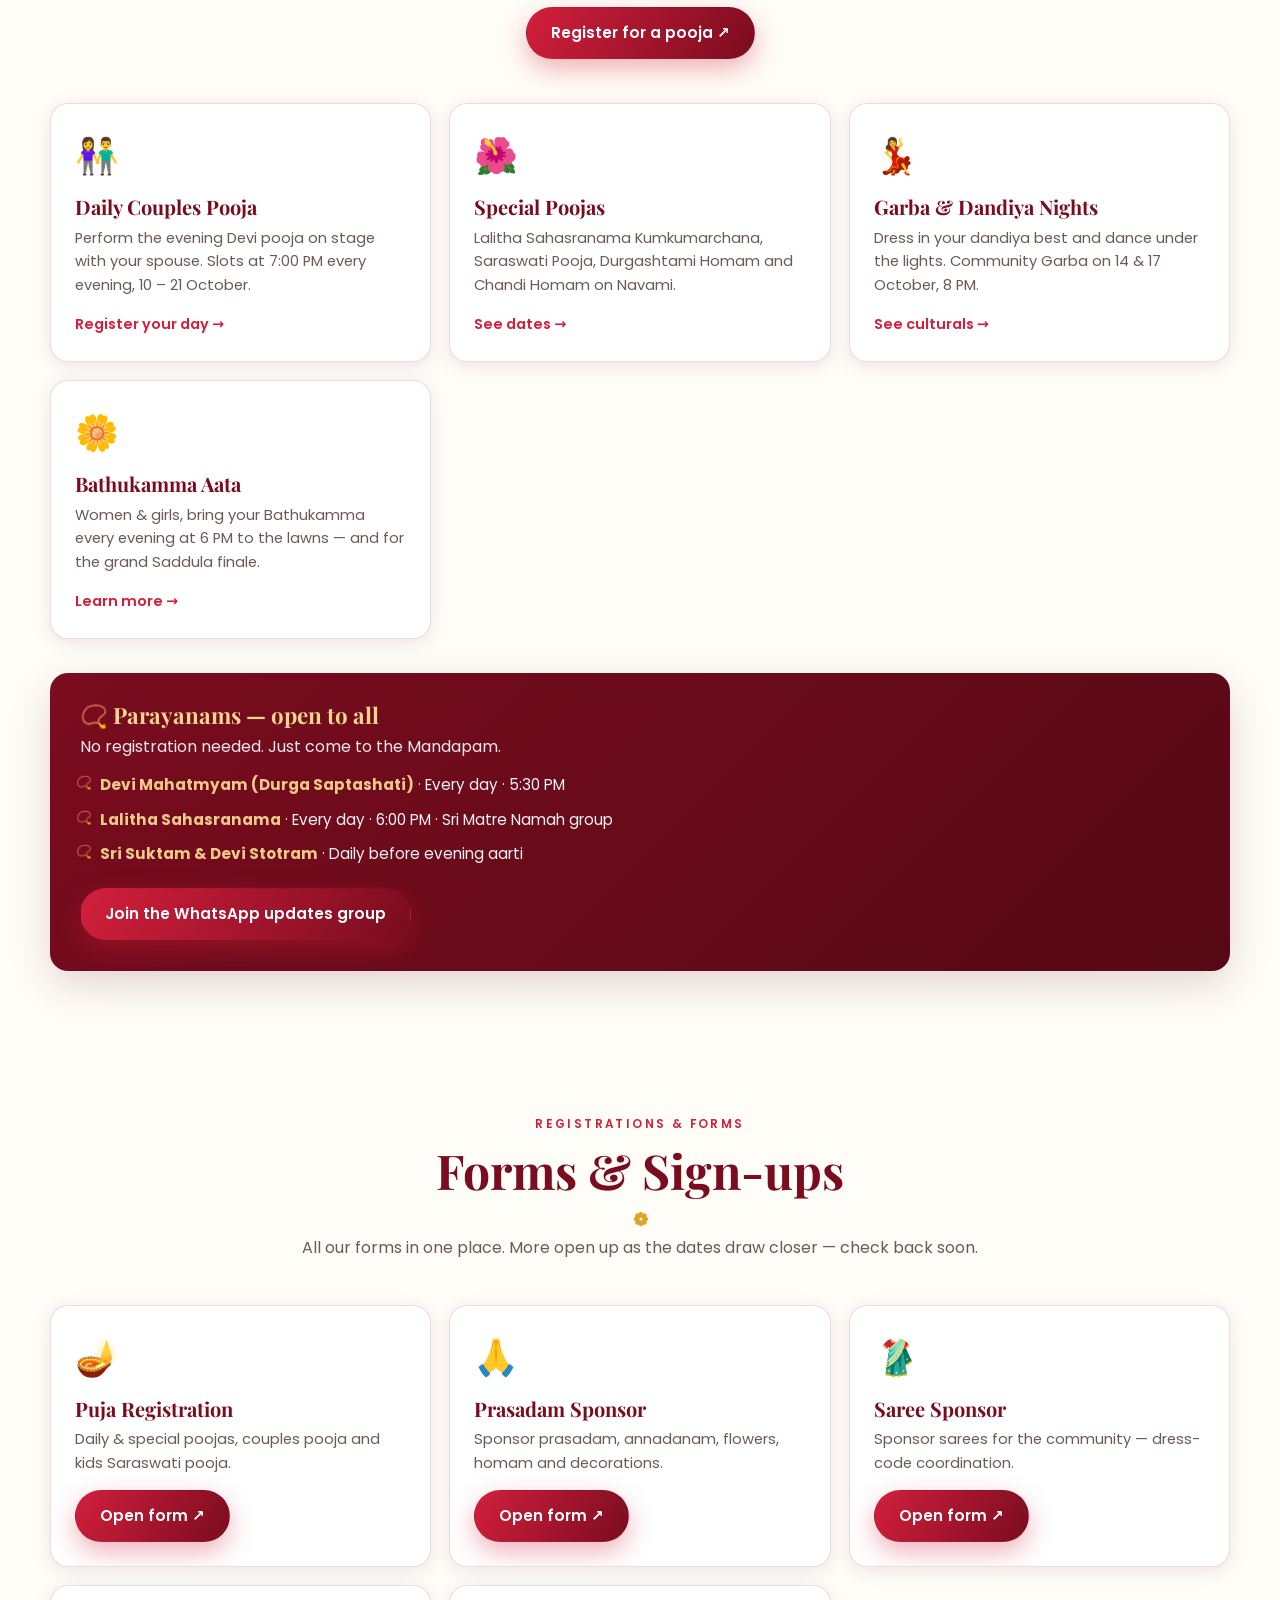
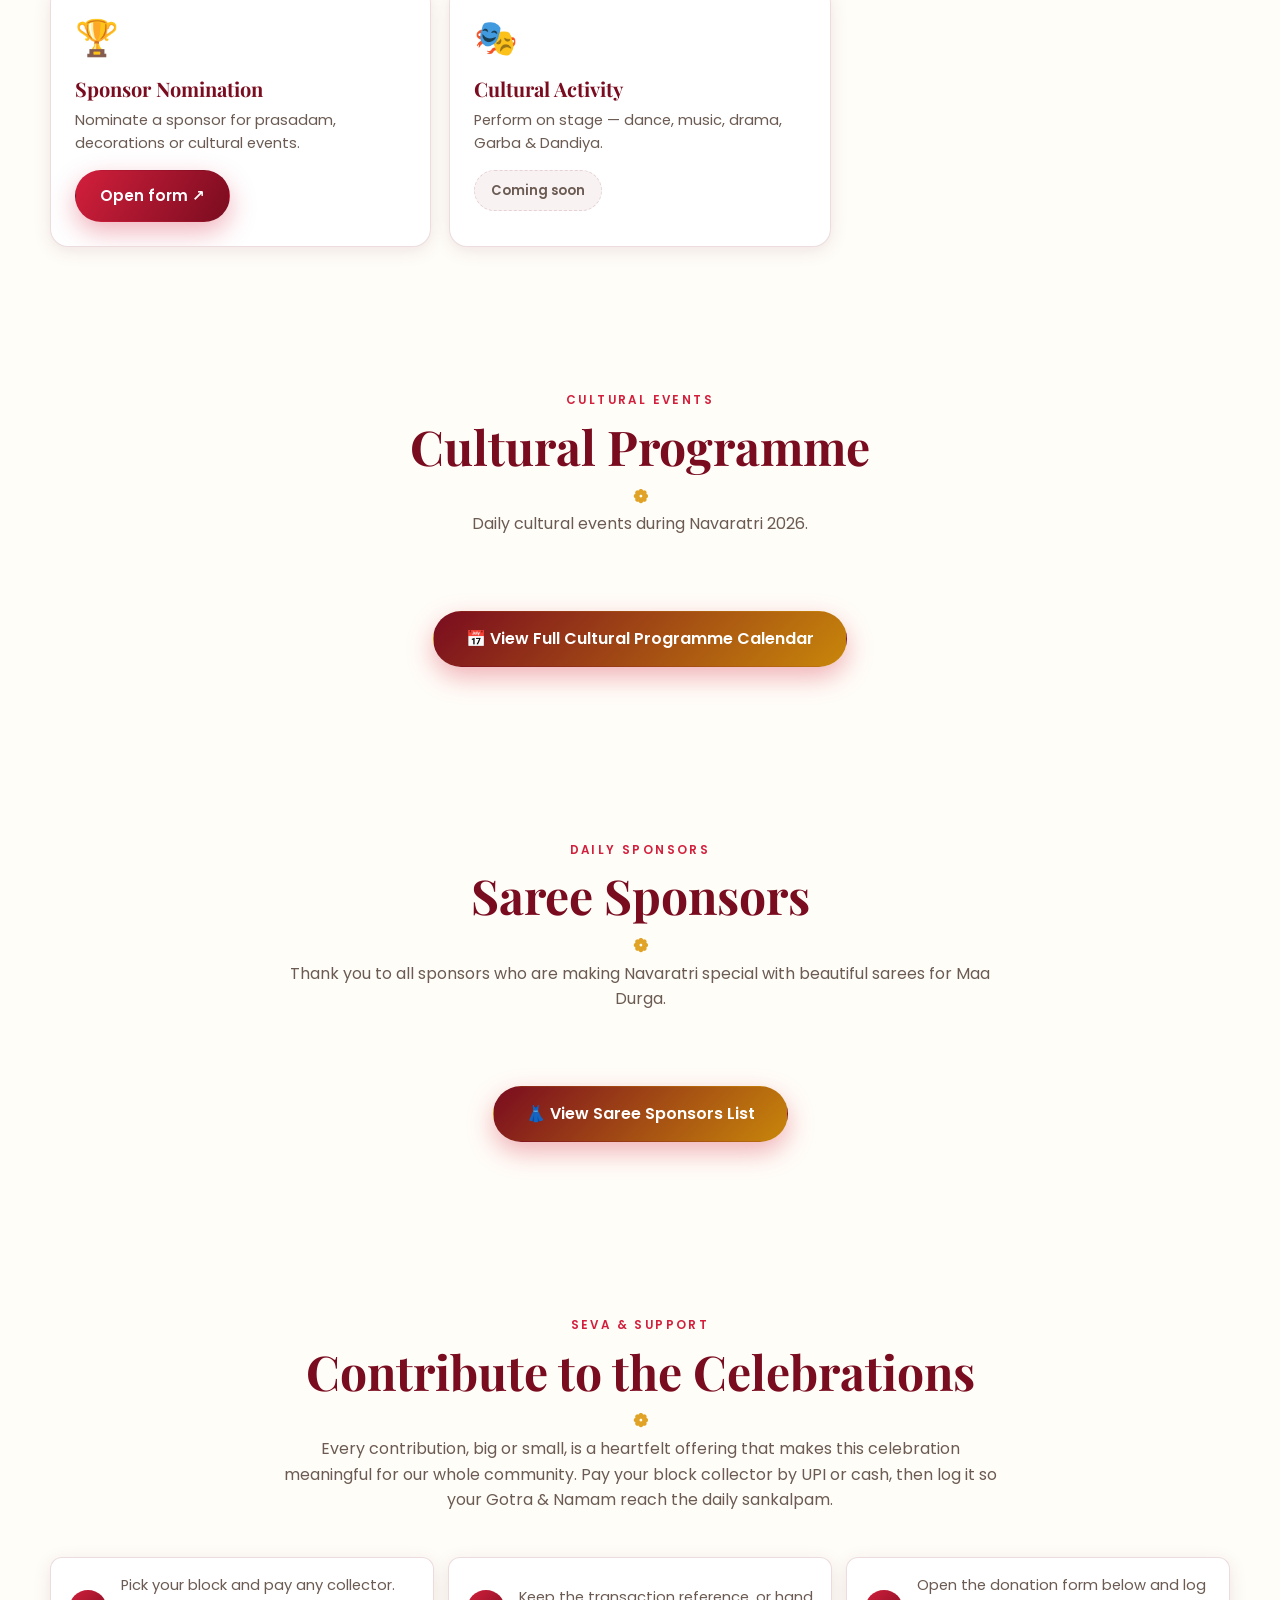
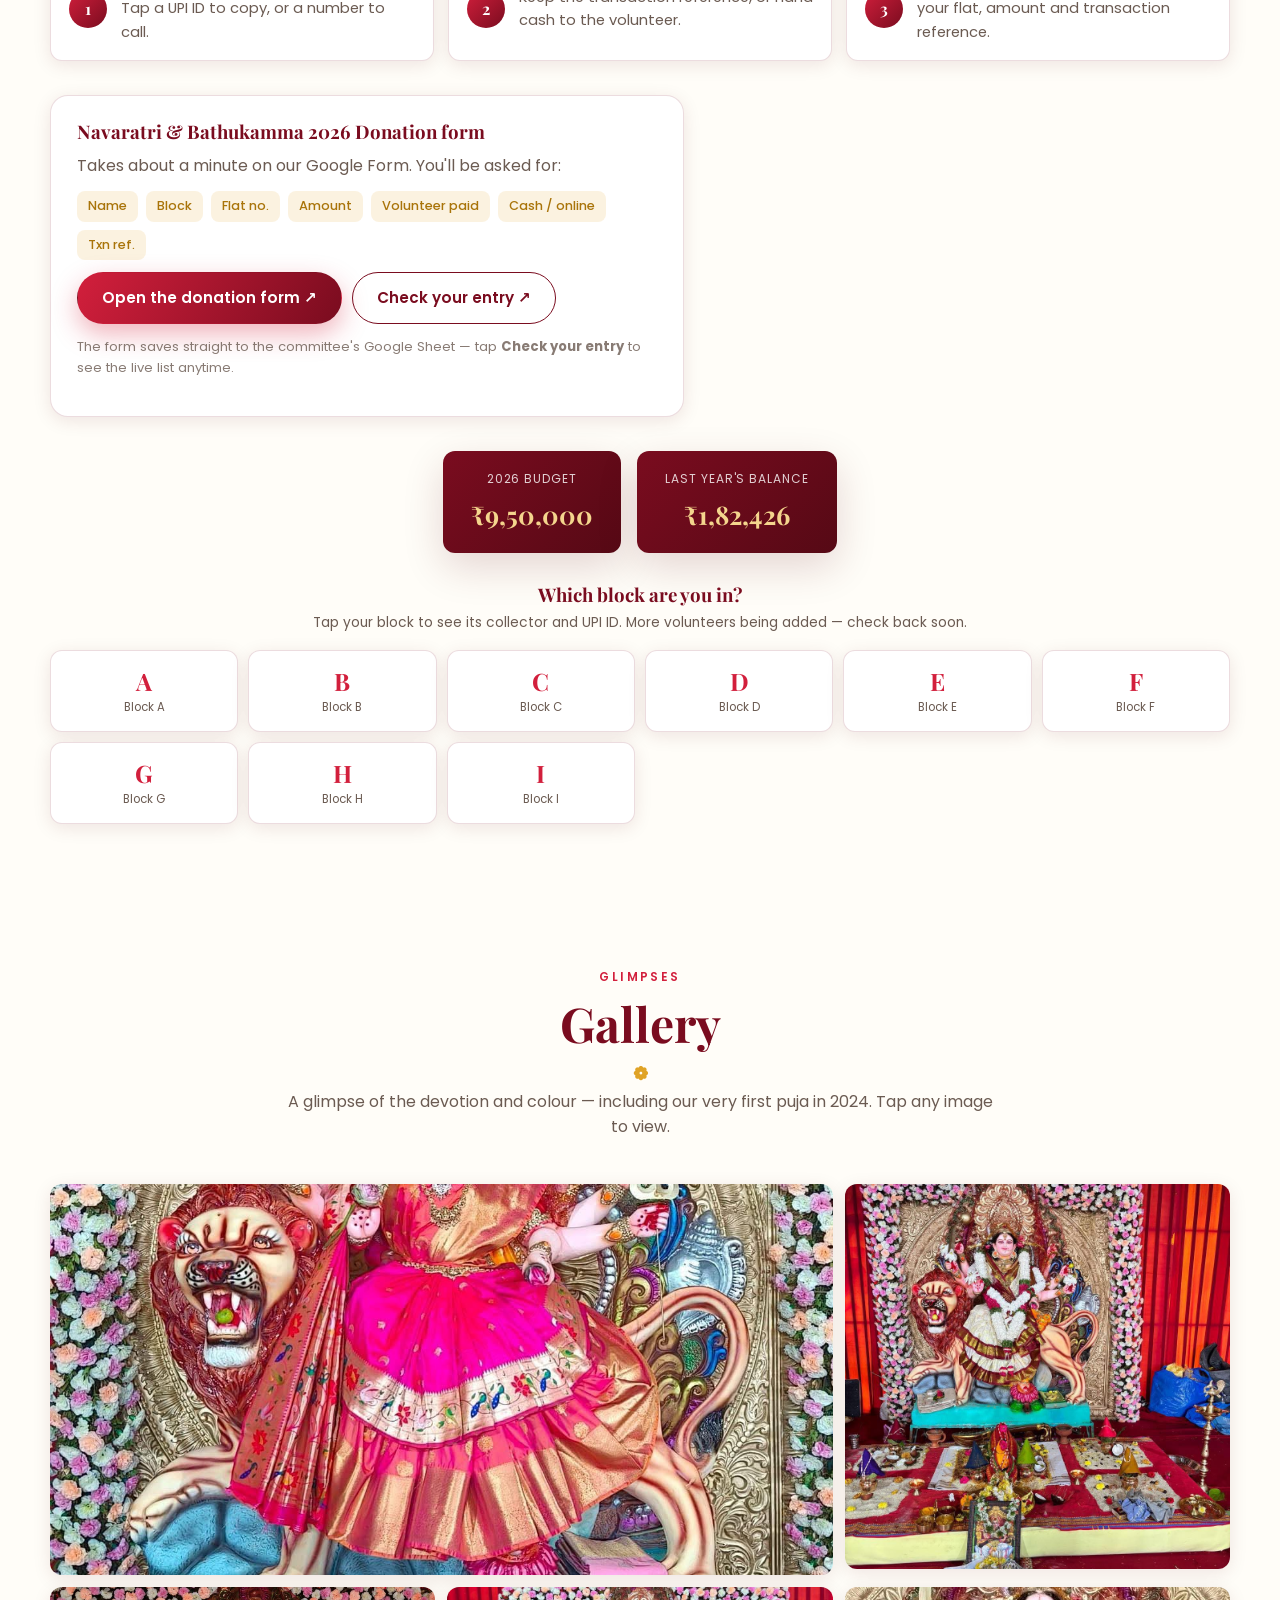
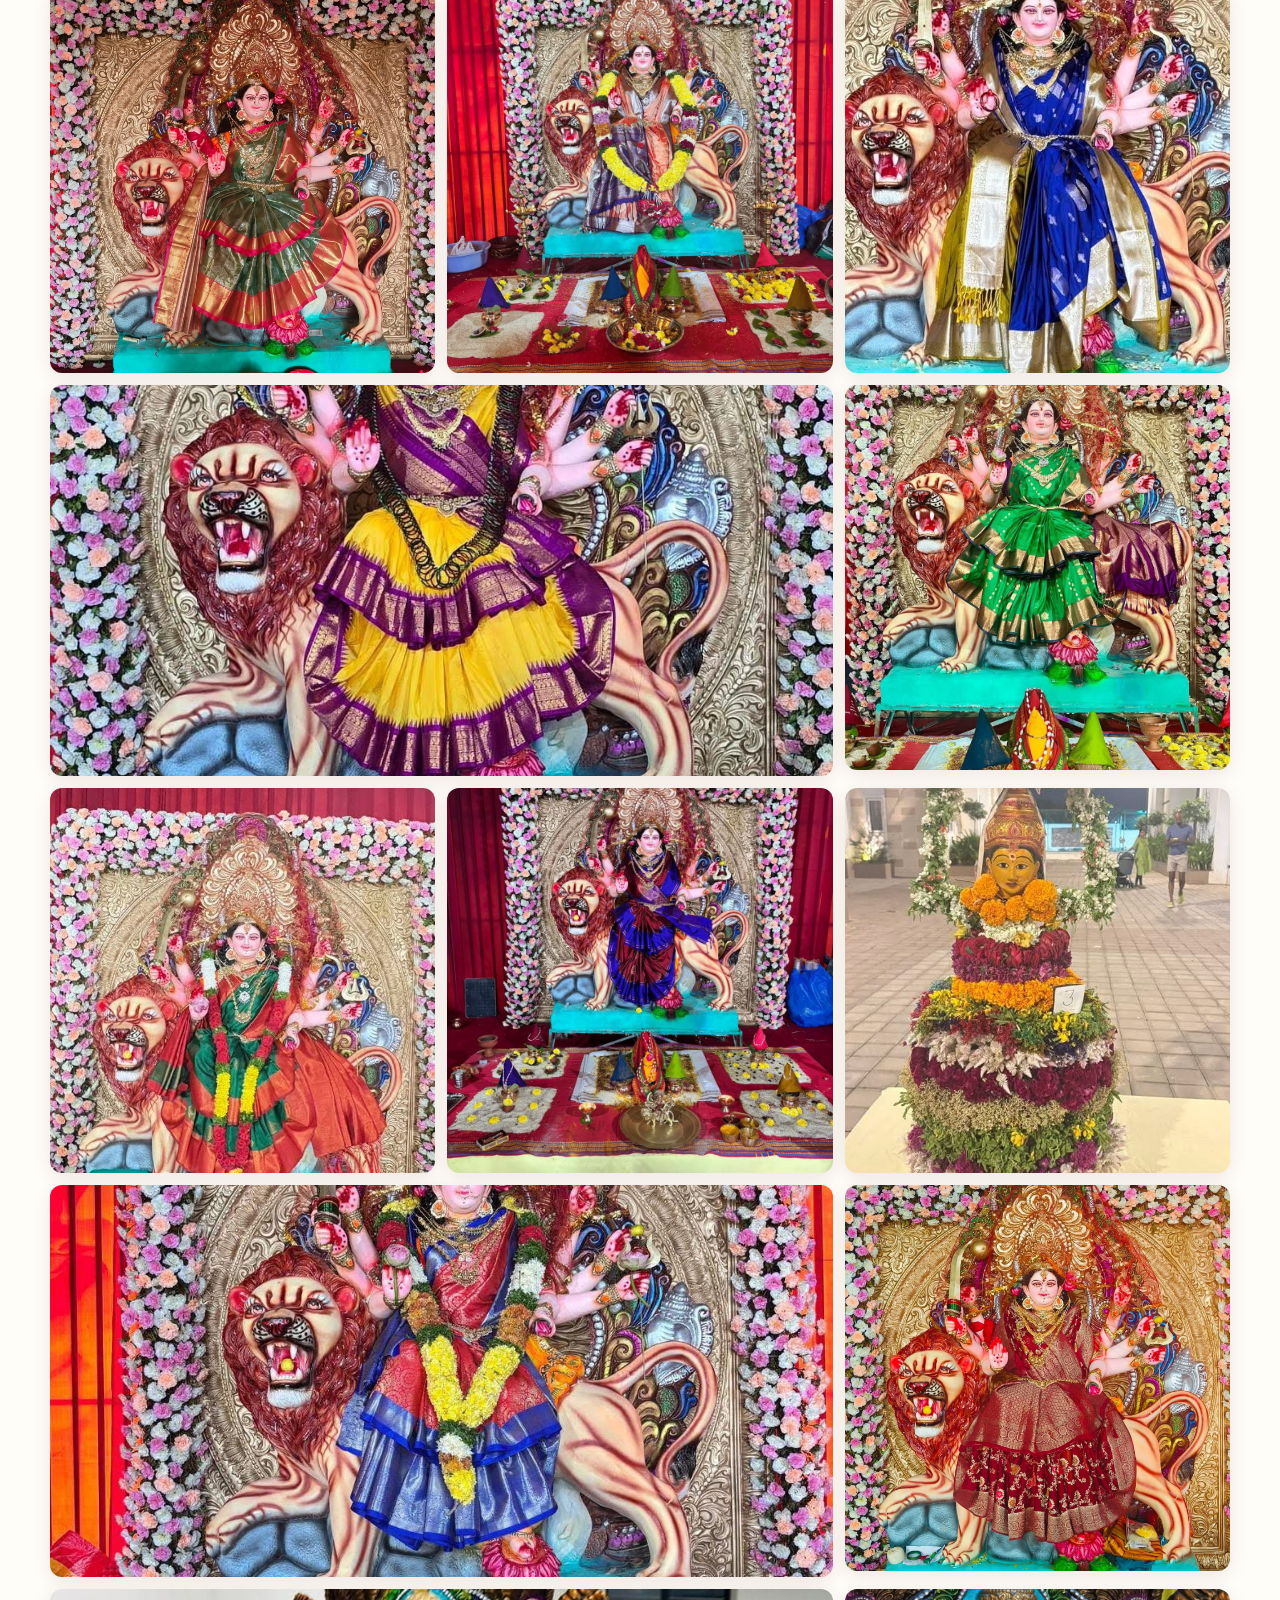
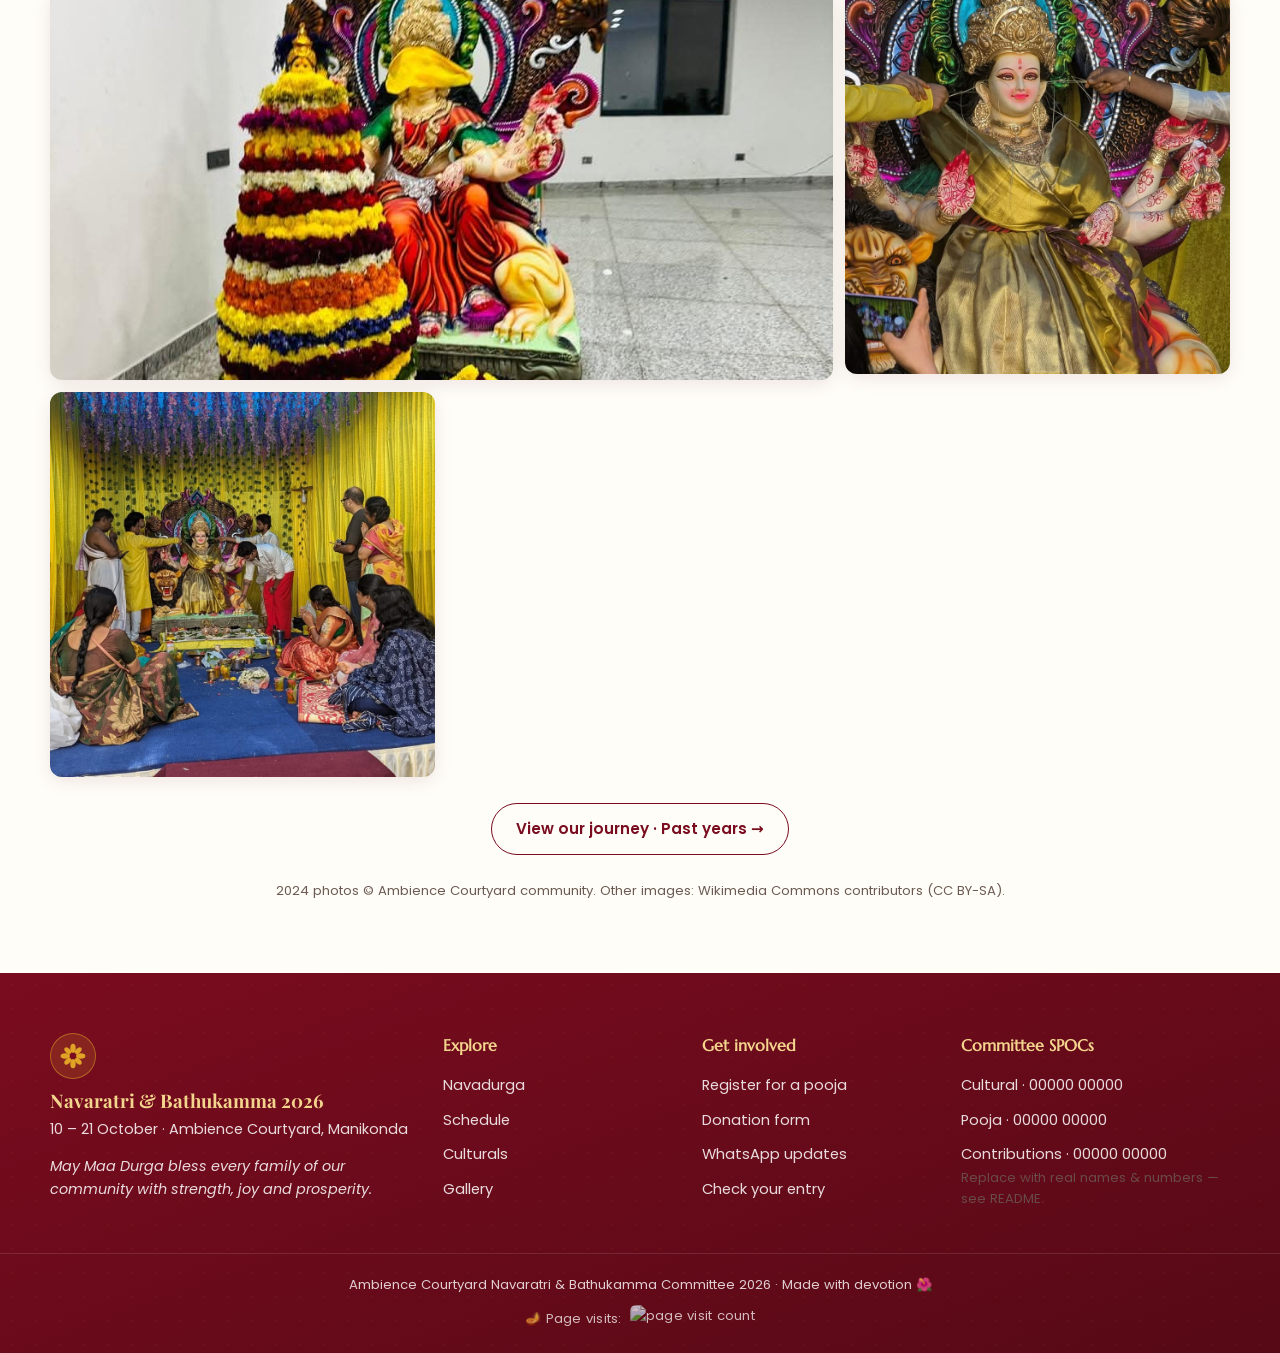
==== commit caad58da: "Separate Cultural Programme and Saree Sponsors sections with links to dedicated pages" ====
--- a/ambience-navaratri-bathukamma-2026/index.html
+++ b/ambience-navaratri-bathukamma-2026/index.html
@@ -290,87 +290,30 @@
   <section class="section culturals" id="culturals">
     <div class="container">
       <div class="section-head">
-        <p class="eyebrow reveal">Ten days of celebration</p>
-        <h2 class="reveal">Cultural Programme Calendar</h2>
+        <p class="eyebrow reveal">Cultural events</p>
+        <h2 class="reveal">Cultural Programme</h2>
         <p class="section-lead reveal">
-          Saree colors, daily poojas, and cultural events for each day of Navaratri 2026.
-        </p>
-      </div>
-
-      <div style="display: grid; grid-template-columns: repeat(auto-fit, minmax(300px, 1fr)); gap: 20px;">
-        <div class="reveal" style="background: #fff; border: 2px solid #e0a326; border-radius: 12px; padding: 20px; box-shadow: 0 2px 12px rgba(0,0,0,0.08);">
-          <div style="font-family: 'Cinzel', serif; font-weight: 700; color: #7a0c1f; margin-bottom: 12px; font-size: 1.1rem;">DAY 1 · 11 Oct</div>
-          <div style="color: #7a0c1f; font-weight: 600; margin-bottom: 4px;">🧵 Pink</div>
-          <div style="font-size: 0.9rem; color: #666; margin-bottom: 8px;">Ghatasthapana, Maa Shailaputri</div>
-          <div style="font-size: 0.9rem; color: #333;">Classical Dance & Shloka Recitation</div>
-        </div>
-
-        <div class="reveal" style="background: #fff; border: 2px solid #e0a326; border-radius: 12px; padding: 20px; box-shadow: 0 2px 12px rgba(0,0,0,0.08);">
-          <div style="font-family: 'Cinzel', serif; font-weight: 700; color: #7a0c1f; margin-bottom: 12px; font-size: 1.1rem;">DAY 2 · 12 Oct</div>
-          <div style="color: #7a0c1f; font-weight: 600; margin-bottom: 4px;">🧵 Orange</div>
-          <div style="font-size: 0.9rem; color: #666; margin-bottom: 8px;">Maa Brahmacharini</div>
-          <div style="font-size: 0.9rem; color: #333;">Cultural Performances</div>
-        </div>
-
-        <div class="reveal" style="background: #fff; border: 2px solid #e0a326; border-radius: 12px; padding: 20px; box-shadow: 0 2px 12px rgba(0,0,0,0.08);">
-          <div style="font-family: 'Cinzel', serif; font-weight: 700; color: #7a0c1f; margin-bottom: 12px; font-size: 1.1rem;">DAY 3 · 13 Oct</div>
-          <div style="color: #7a0c1f; font-weight: 600; margin-bottom: 4px;">🧵 Yellow</div>
-          <div style="font-size: 0.9rem; color: #666; margin-bottom: 8px;">Maa Chandraghanta</div>
-          <div style="font-size: 0.9rem; color: #333;">Cultural Performances</div>
-        </div>
-
-        <div class="reveal" style="background: #fff; border: 2px solid #e0a326; border-radius: 12px; padding: 20px; box-shadow: 0 2px 12px rgba(0,0,0,0.08);">
-          <div style="font-family: 'Cinzel', serif; font-weight: 700; color: #7a0c1f; margin-bottom: 12px; font-size: 1.1rem;">DAY 4 · 14 Oct</div>
-          <div style="color: #7a0c1f; font-weight: 600; margin-bottom: 4px;">🧵 Red</div>
-          <div style="font-size: 0.9rem; color: #666; margin-bottom: 8px;">Maa Kushmanda</div>
-          <div style="font-size: 0.9rem; color: #333;">Fun Games & Tambola</div>
-        </div>
-
-        <div class="reveal" style="background: #fff; border: 2px solid #e0a326; border-radius: 12px; padding: 20px; box-shadow: 0 2px 12px rgba(0,0,0,0.08);">
-          <div style="font-family: 'Cinzel', serif; font-weight: 700; color: #7a0c1f; margin-bottom: 12px; font-size: 1.1rem;">DAY 5 · 15 Oct</div>
-          <div style="color: #7a0c1f; font-weight: 600; margin-bottom: 4px;">🧵 Gold</div>
-          <div style="font-size: 0.9rem; color: #666; margin-bottom: 8px;">Maa Skandamata</div>
-          <div style="font-size: 0.9rem; color: #333;">Skit & Fashion Show</div>
-        </div>
-
-        <div class="reveal" style="background: #fff; border: 2px solid #e0a326; border-radius: 12px; padding: 20px; box-shadow: 0 2px 12px rgba(0,0,0,0.08);">
-          <div style="font-family: 'Cinzel', serif; font-weight: 700; color: #7a0c1f; margin-bottom: 12px; font-size: 1.1rem;">DAY 6 · 16 Oct</div>
-          <div style="color: #7a0c1f; font-weight: 600; margin-bottom: 4px;">🧵 White</div>
-          <div style="font-size: 0.9rem; color: #666; margin-bottom: 8px;">Maa Katyayani</div>
-          <div style="font-size: 0.9rem; color: #333;">Adult Performances</div>
-        </div>
-
-        <div class="reveal" style="background: #fff; border: 2px solid #e0a326; border-radius: 12px; padding: 20px; box-shadow: 0 2px 12px rgba(0,0,0,0.08);">
-          <div style="font-family: 'Cinzel', serif; font-weight: 700; color: #7a0c1f; margin-bottom: 12px; font-size: 1.1rem;">DAY 7 · 17 Oct</div>
-          <div style="color: #7a0c1f; font-weight: 600; margin-bottom: 4px;">🧵 Pink</div>
-          <div style="font-size: 0.9rem; color: #666; margin-bottom: 8px;">Maa Kalaratri</div>
-          <div style="font-size: 0.9rem; color: #333;">Dandiya</div>
-        </div>
-
-        <div class="reveal" style="background: #fff; border: 2px solid #e0a326; border-radius: 12px; padding: 20px; box-shadow: 0 2px 12px rgba(0,0,0,0.08);">
-          <div style="font-family: 'Cinzel', serif; font-weight: 700; color: #7a0c1f; margin-bottom: 12px; font-size: 1.1rem;">DAY 8 · 18 Oct</div>
-          <div style="color: #7a0c1f; font-weight: 600; margin-bottom: 4px;">🧵 Red</div>
-          <div style="font-size: 0.9rem; color: #666; margin-bottom: 8px;">Durgashtami</div>
-          <div style="font-size: 0.9rem; color: #333;">Immersion Procession</div>
-        </div>
-
-        <div class="reveal" style="background: #fff; border: 2px solid #e0a326; border-radius: 12px; padding: 20px; box-shadow: 0 2px 12px rgba(0,0,0,0.08);">
-          <div style="font-family: 'Cinzel', serif; font-weight: 700; color: #7a0c1f; margin-bottom: 12px; font-size: 1.1rem;">DAY 9 · 19 Oct</div>
-          <div style="color: #7a0c1f; font-weight: 600; margin-bottom: 4px;">🧵 Brown</div>
-          <div style="font-size: 0.9rem; color: #666; margin-bottom: 8px;">Mahanavami</div>
-          <div style="font-size: 0.9rem; color: #333;">Chowki</div>
-        </div>
-
-        <div class="reveal" style="background: #fff; border: 2px solid #e0a326; border-radius: 12px; padding: 20px; box-shadow: 0 2px 12px rgba(0,0,0,0.08);">
-          <div style="font-family: 'Cinzel', serif; font-weight: 700; color: #7a0c1f; margin-bottom: 12px; font-size: 1.1rem;">DAY 10 · 20 Oct</div>
-          <div style="color: #7a0c1f; font-weight: 600; margin-bottom: 4px;">🧵 Green</div>
-          <div style="font-size: 0.9rem; color: #666; margin-bottom: 8px;">Vijayadashami</div>
-          <div style="font-size: 0.9rem; color: #333;">Victory Celebration</div>
-        </div>
-      </div>
-
-      <div style="margin-top: 30px; text-align: center; reveal">
-        <a href="saree-sponsors.html" class="btn btn-primary" style="display: inline-block; padding: 12px 24px; background: linear-gradient(135deg,#7a0c1f,#c8860a); color: #fff; text-decoration: none; border-radius: 40px; font-weight: 600;">👗 View Saree Sponsors List</a>
+          Daily cultural events during Navaratri 2026.
+        </p>
+      </div>
+      <div style="text-align: center; padding: 30px;">
+        <a href="cultural-programme.html" class="btn btn-primary" style="display: inline-block; padding: 14px 32px; background: linear-gradient(135deg,#7a0c1f,#c8860a); color: #fff; text-decoration: none; border-radius: 40px; font-weight: 600; font-size: 1rem;">📅 View Full Cultural Programme Calendar</a>
+      </div>
+    </div>
+  </section>
+
+  <!-- ============ SAREE SPONSORS ============ -->
+  <section class="section" id="saree-sponsors">
+    <div class="container">
+      <div class="section-head">
+        <p class="eyebrow reveal">Daily sponsors</p>
+        <h2 class="reveal">Saree Sponsors</h2>
+        <p class="section-lead reveal">
+          Thank you to all sponsors who are making Navaratri special with beautiful sarees for Maa Durga.
+        </p>
+      </div>
+      <div style="text-align: center; padding: 30px;">
+        <a href="saree-sponsors.html" class="btn btn-primary" style="display: inline-block; padding: 14px 32px; background: linear-gradient(135deg,#7a0c1f,#c8860a); color: #fff; text-decoration: none; border-radius: 40px; font-weight: 600; font-size: 1rem;">👗 View Saree Sponsors List</a>
       </div>
     </div>
   </section>
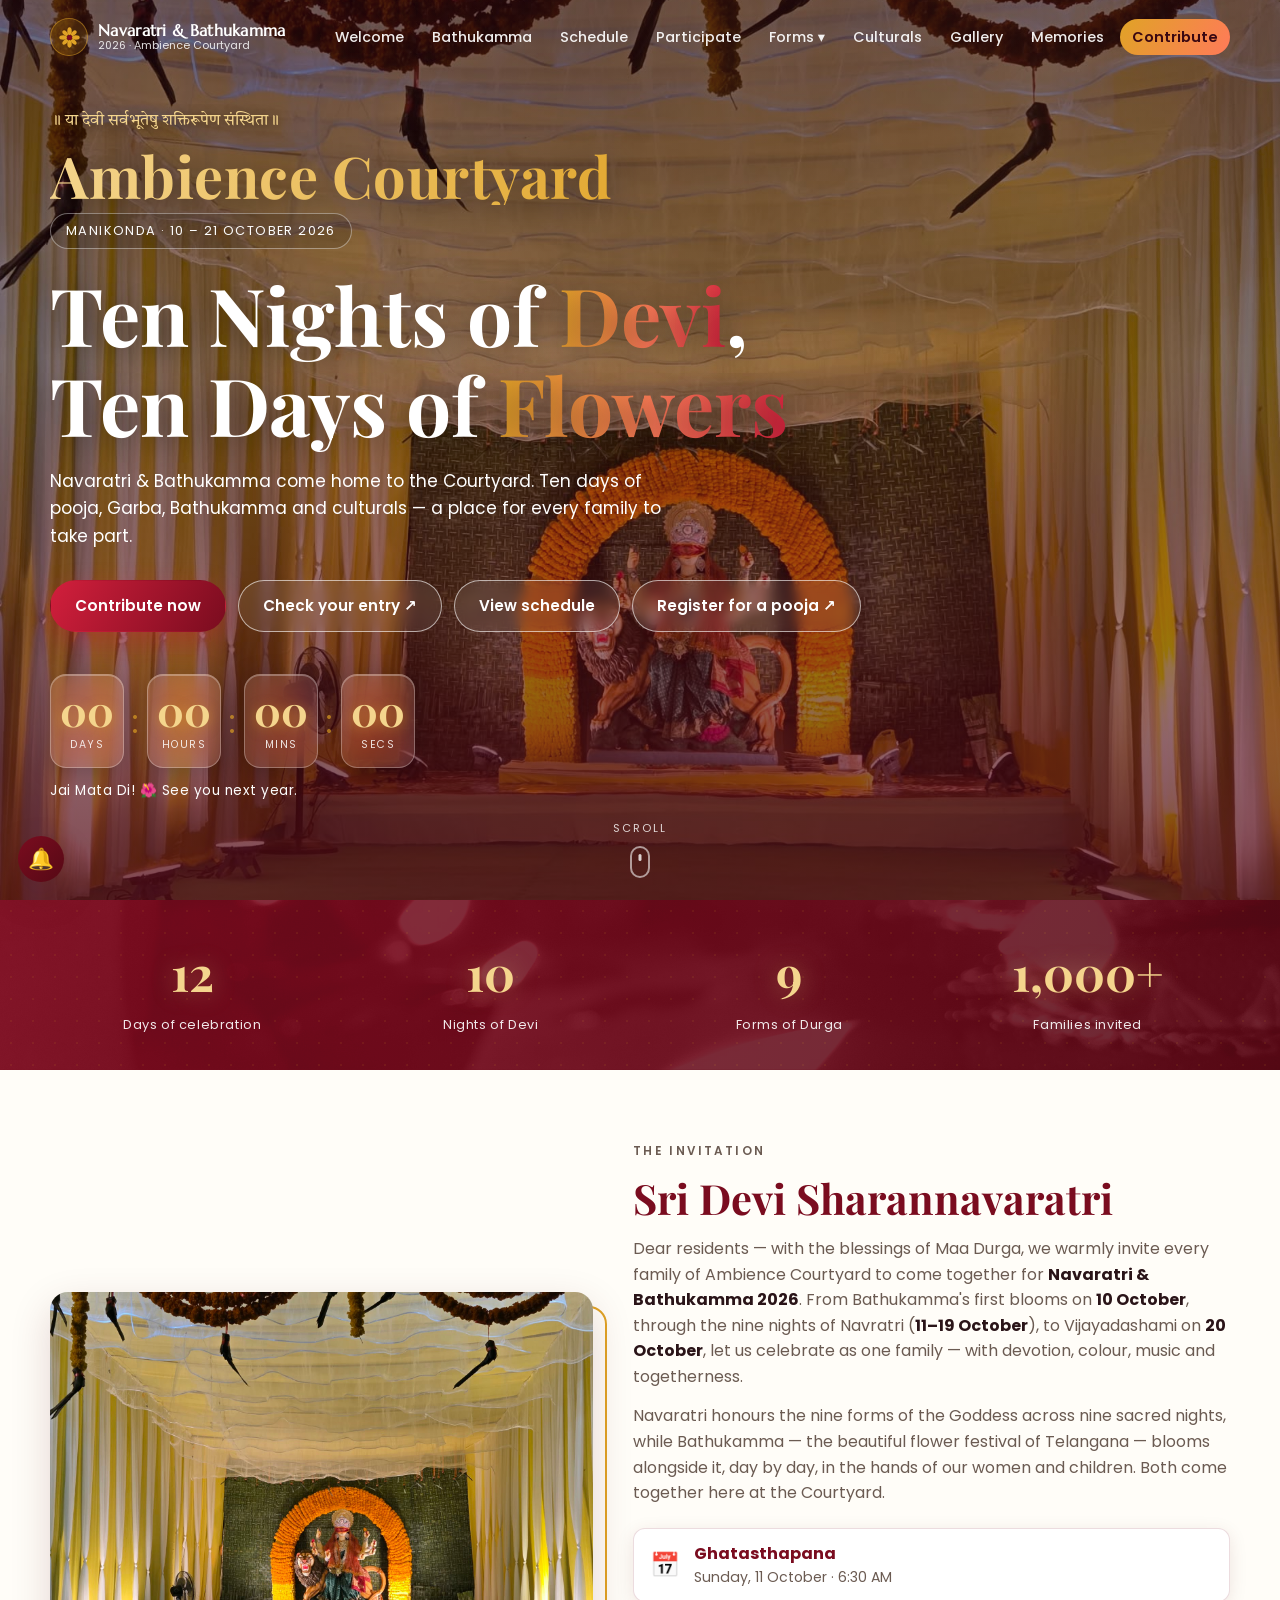
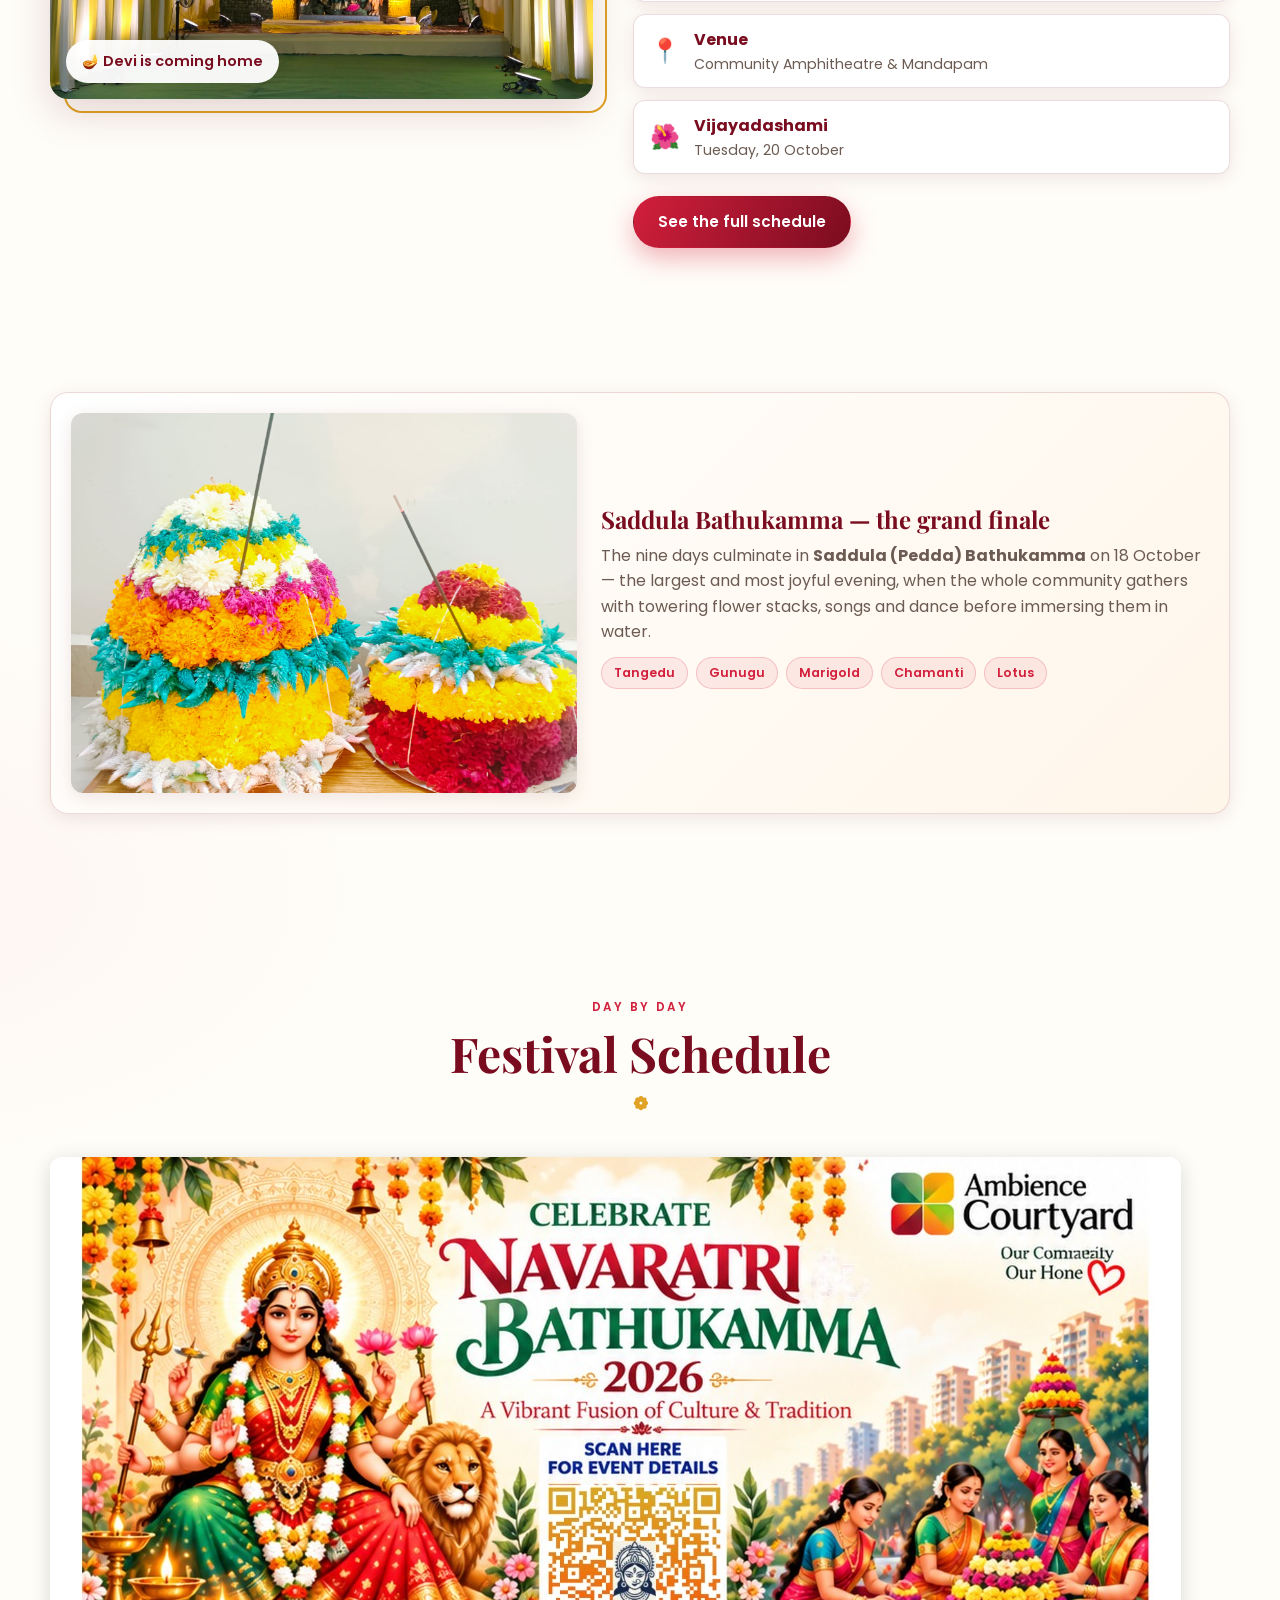
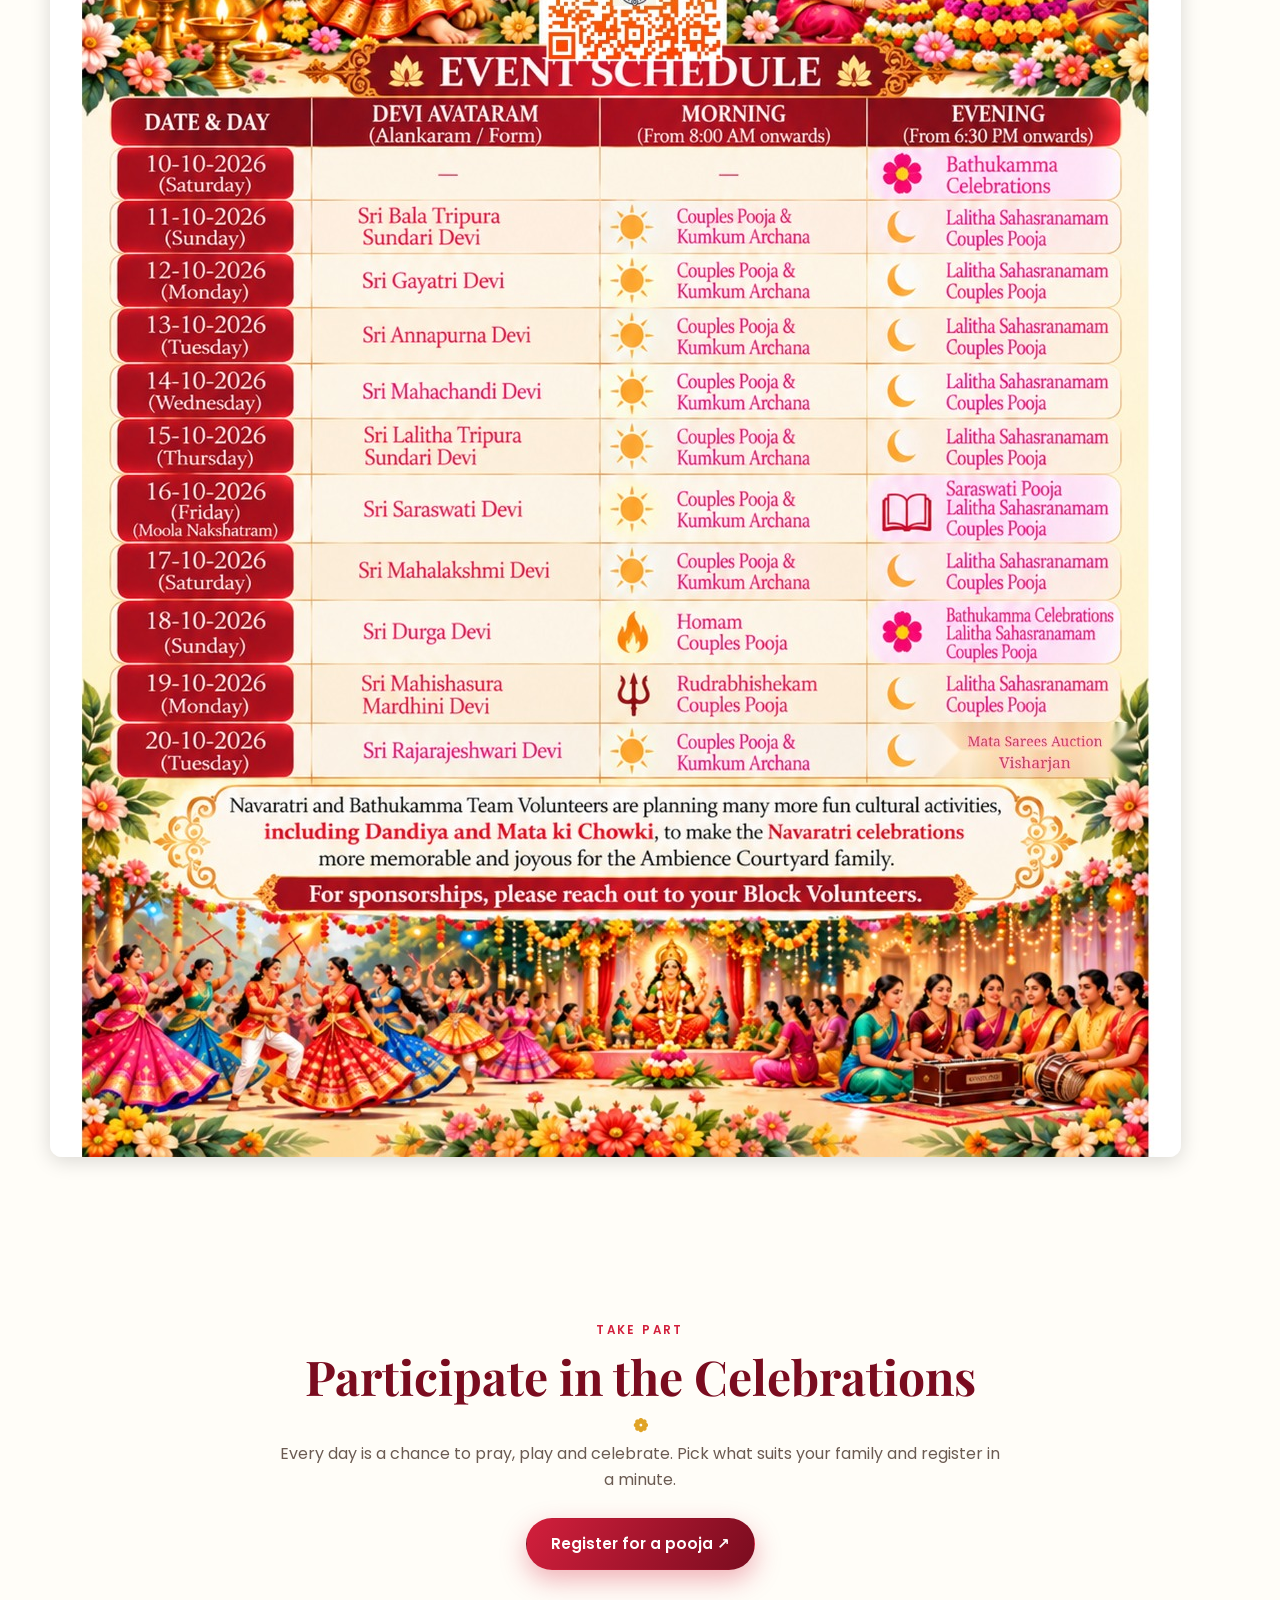
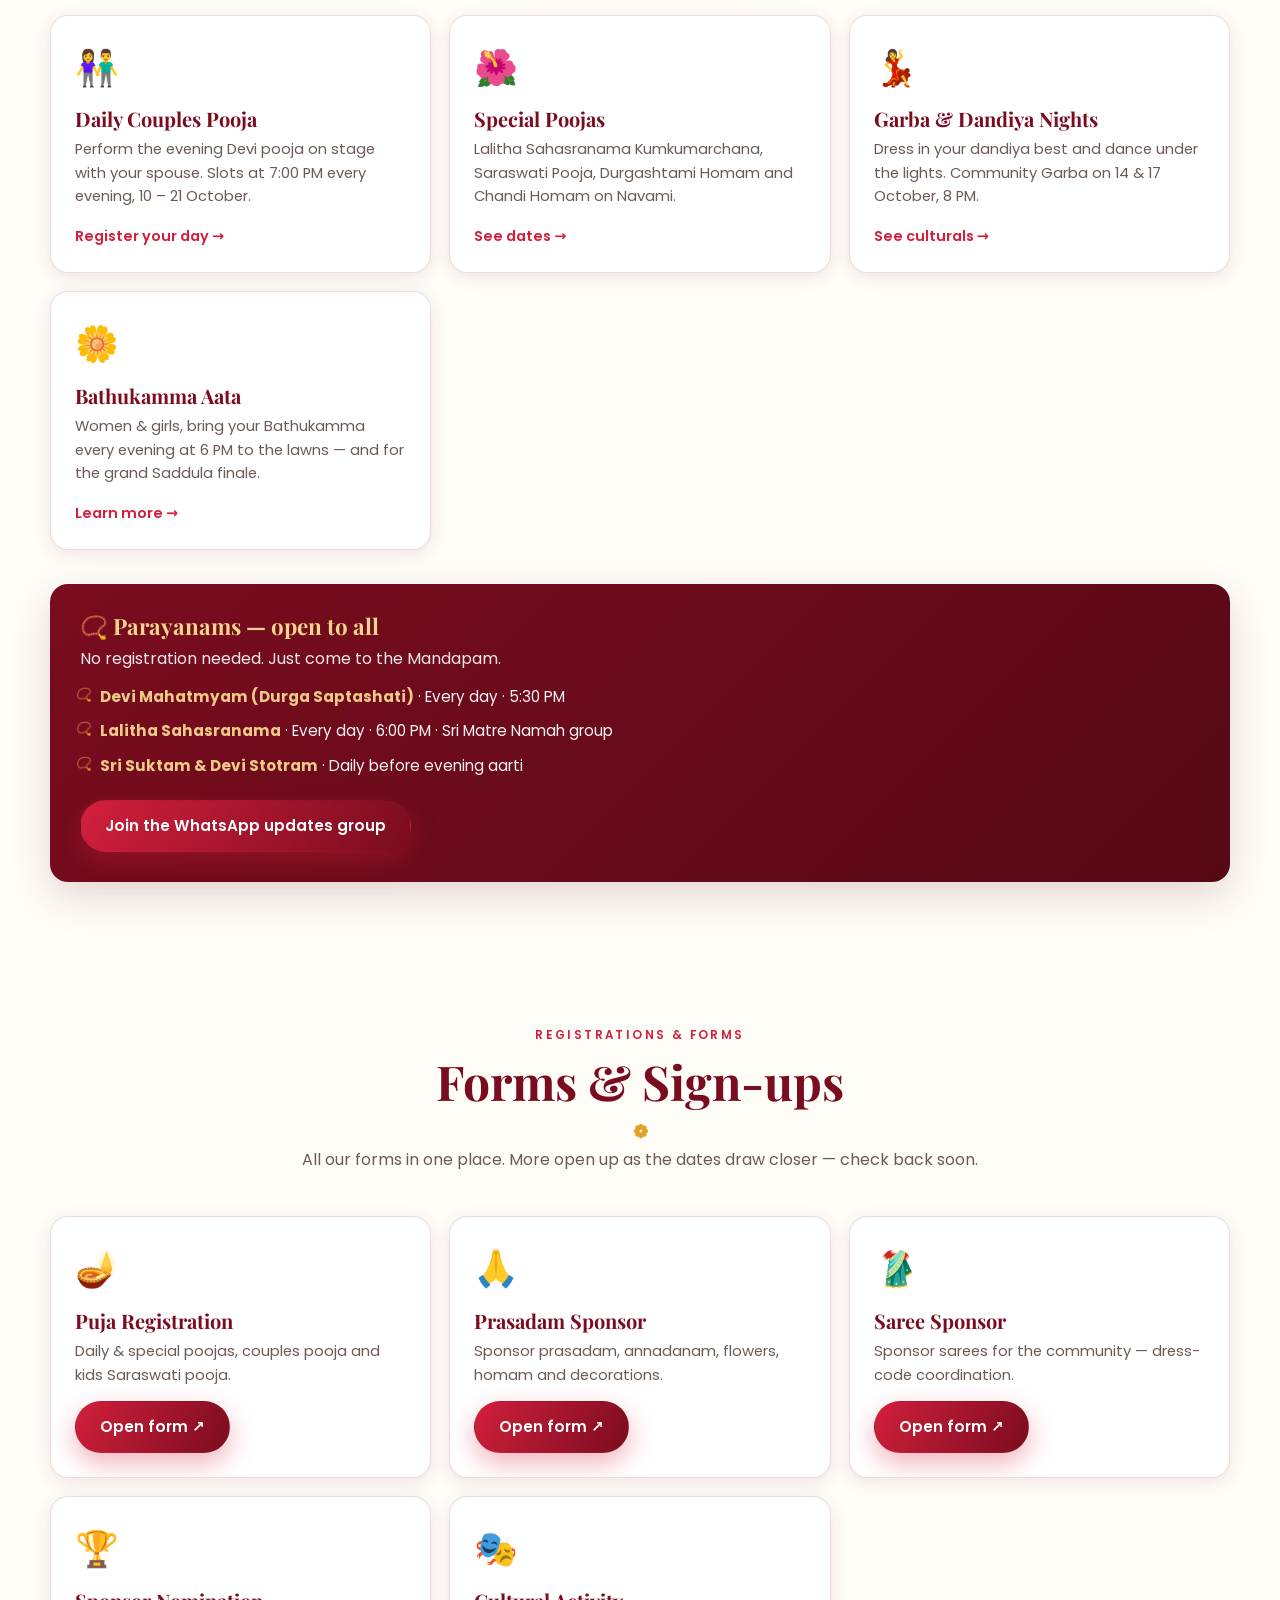
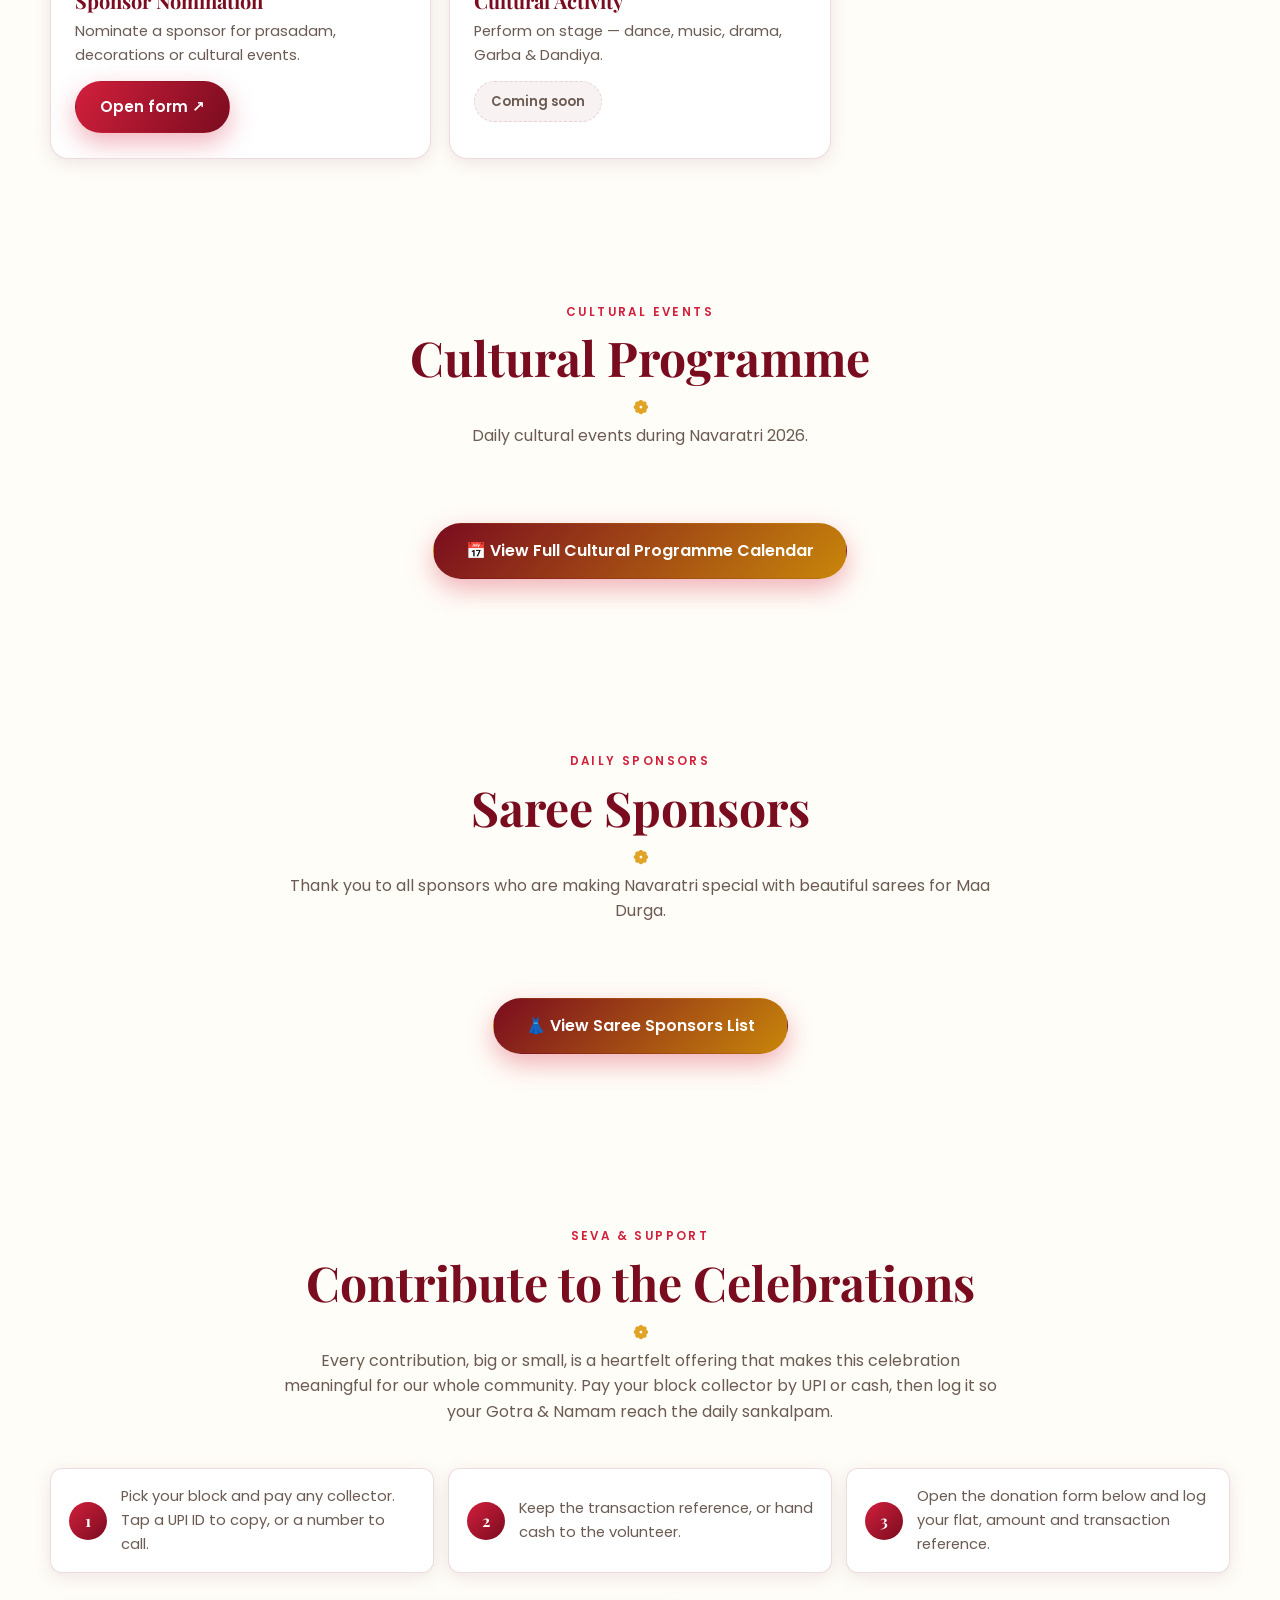
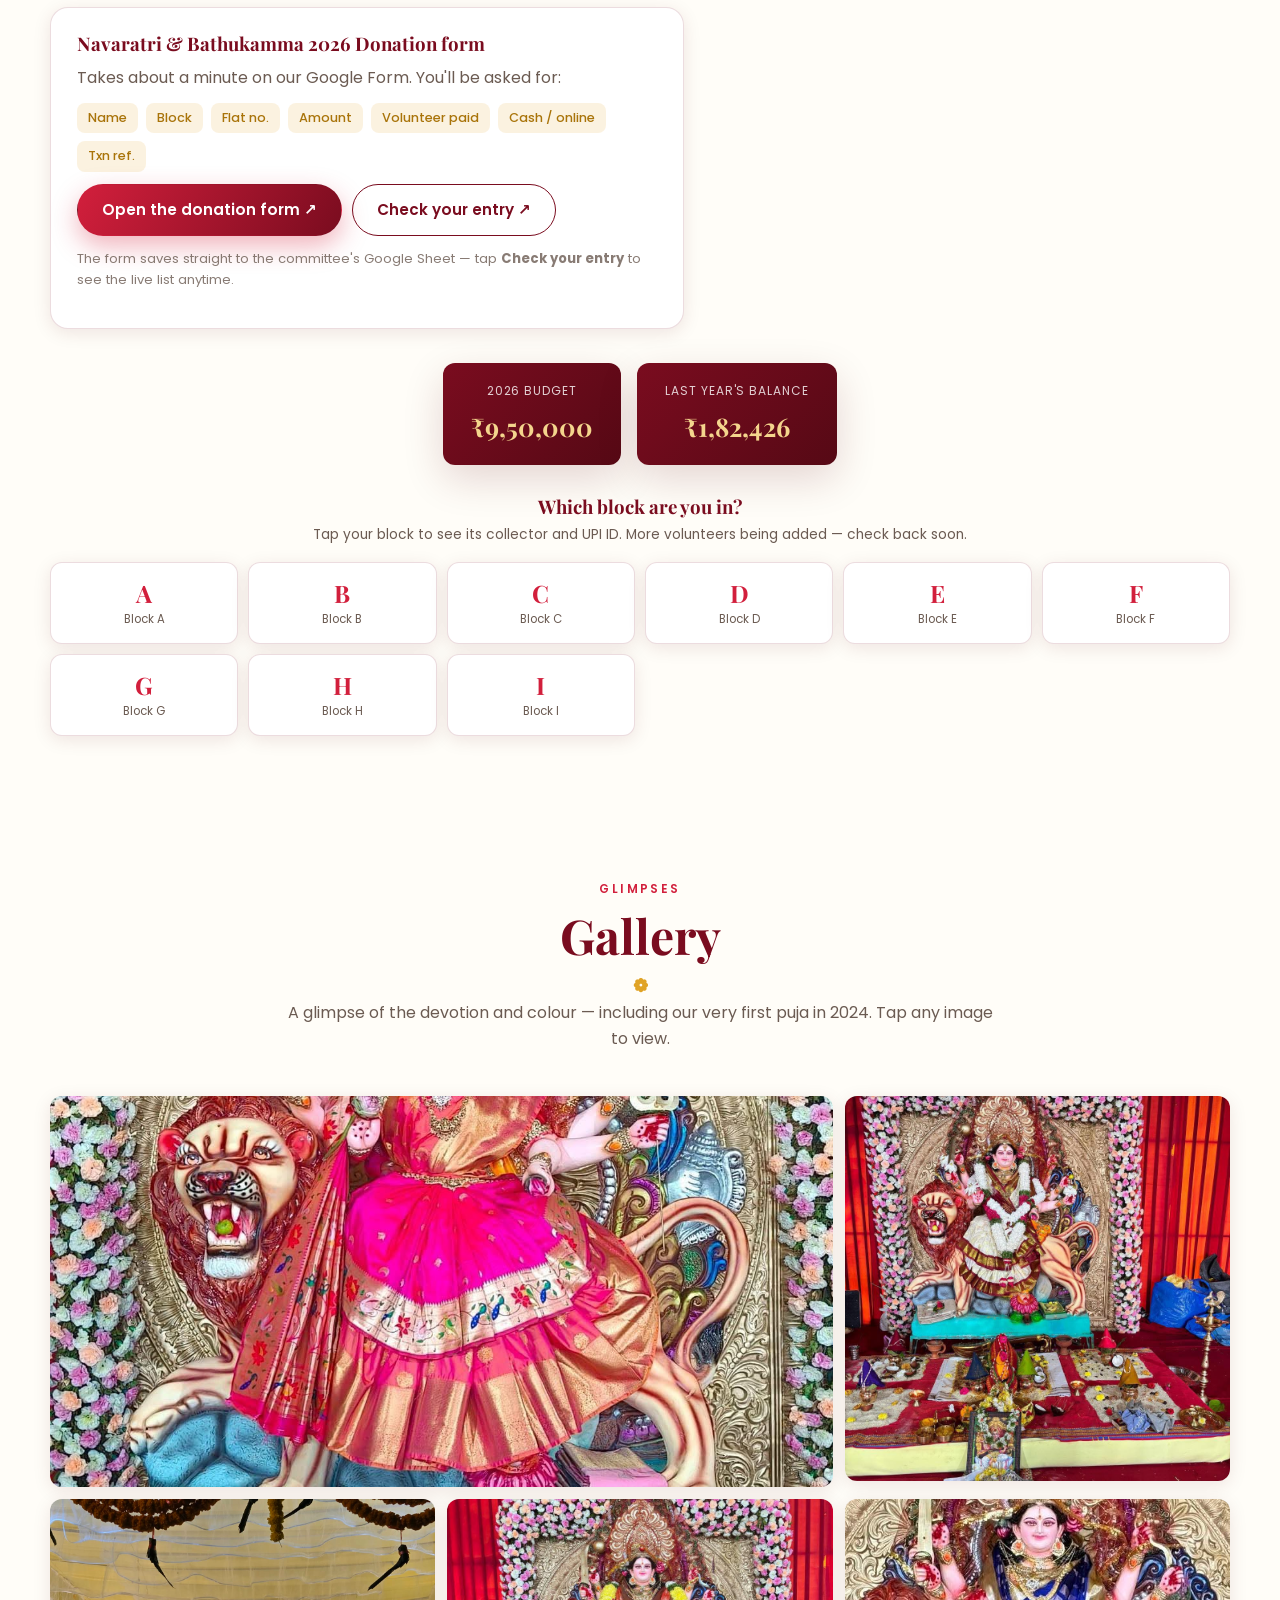
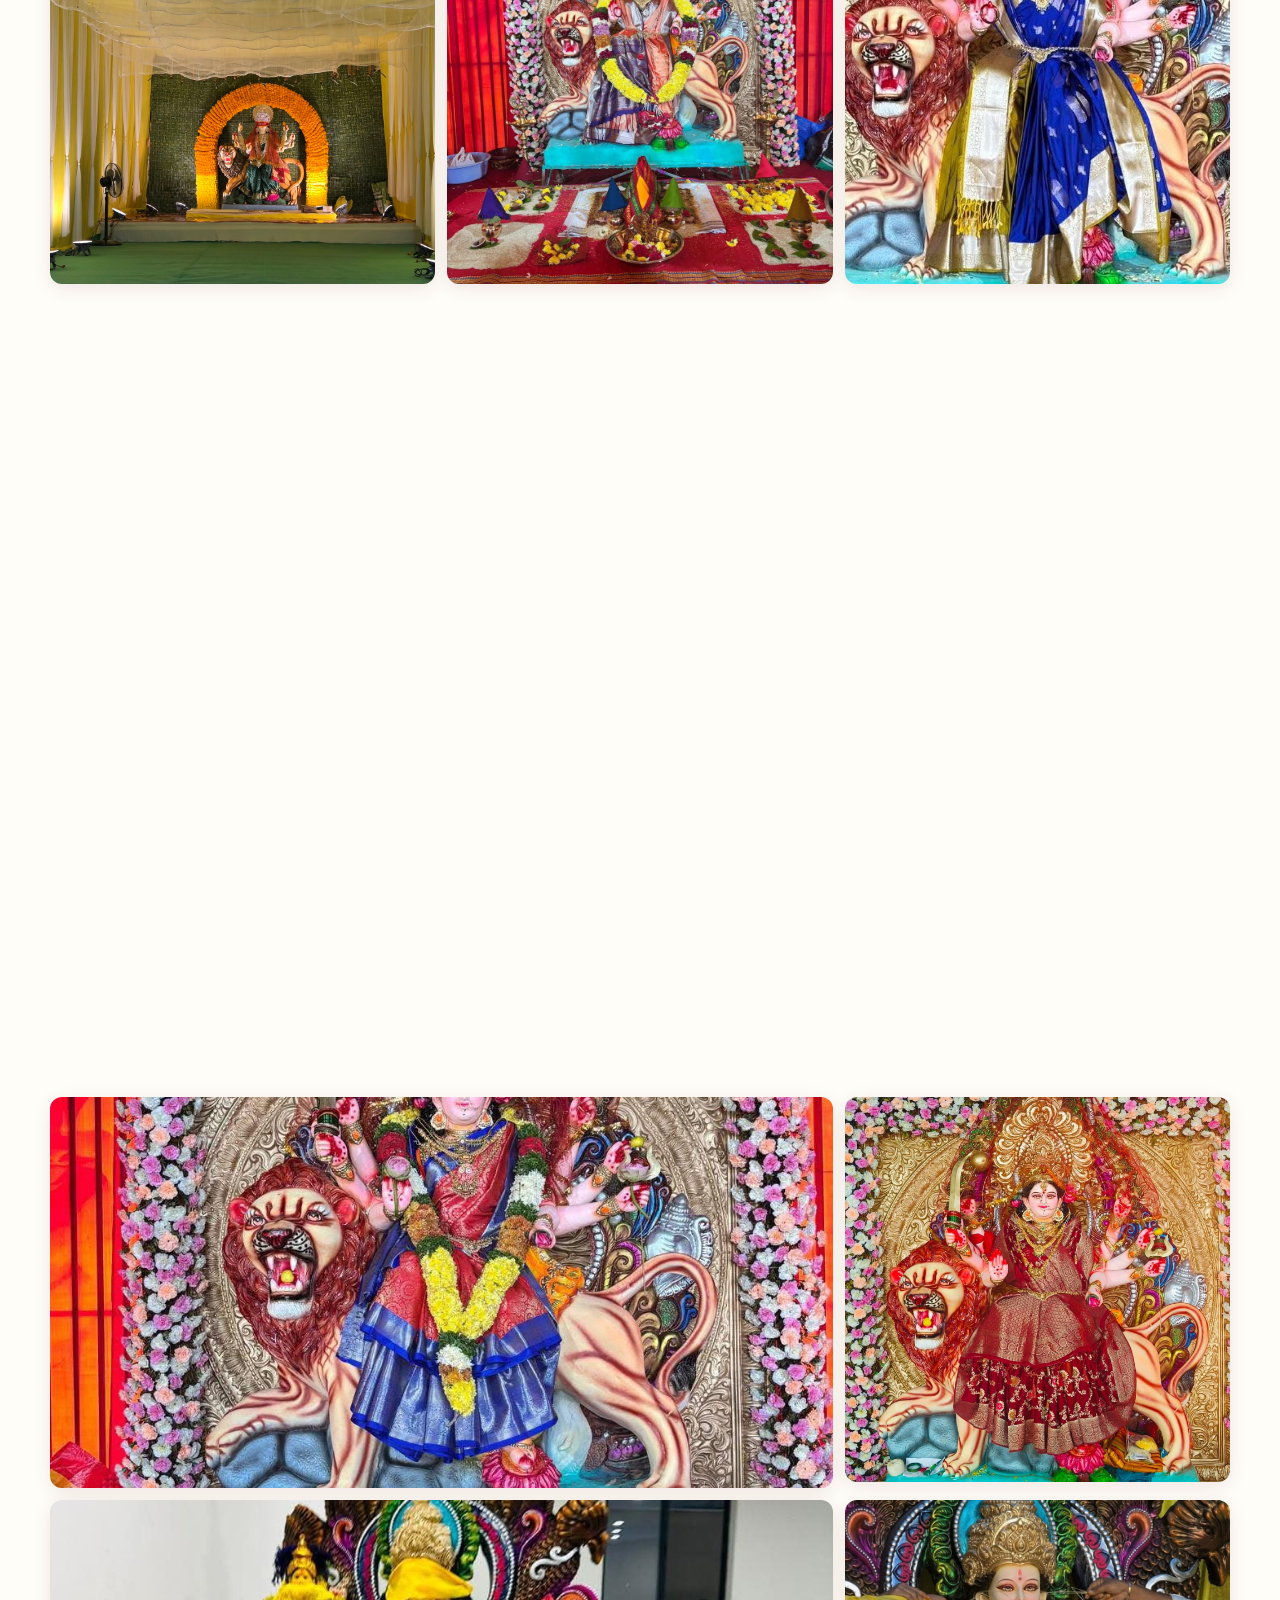
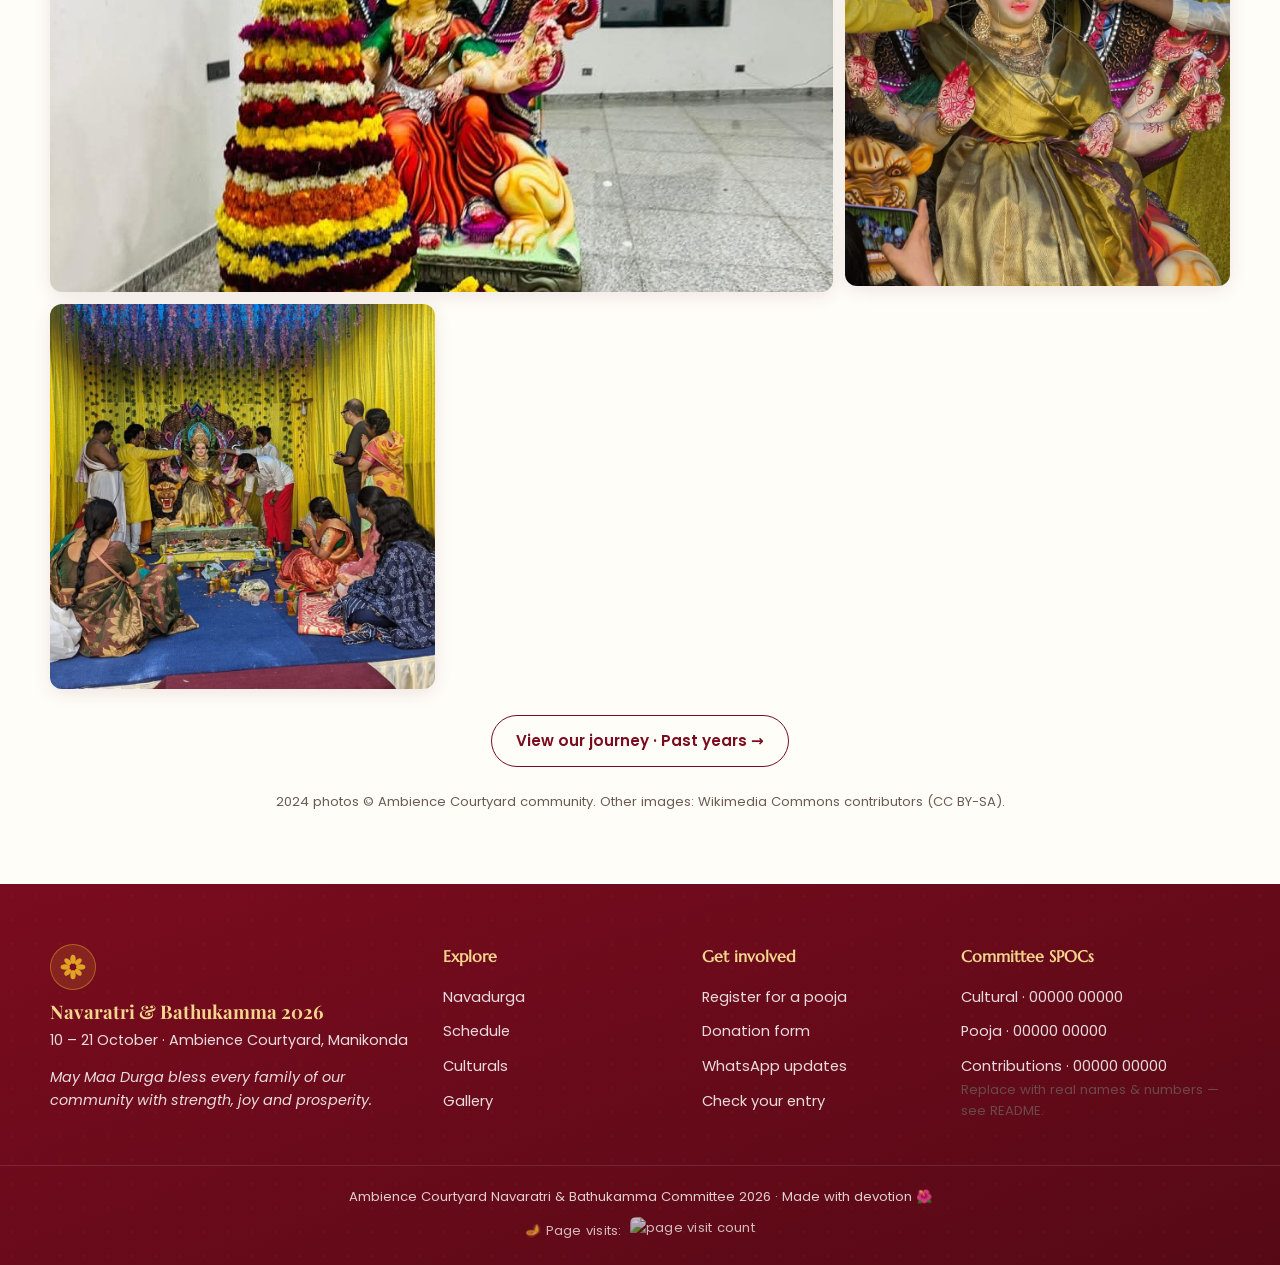
==== commit 044cb84e: "Update Festival Schedule with complete event details image" ====
--- a/ambience-navaratri-bathukamma-2026/index.html
+++ b/ambience-navaratri-bathukamma-2026/index.html
@@ -211,13 +211,11 @@
   <section class="section schedule" id="schedule">
     <div class="container">
       <div class="section-head">
-        <p class="eyebrow reveal">Coming soon</p>
+        <p class="eyebrow reveal">Day by day</p>
         <h2 class="reveal">Festival Schedule</h2>
-        <p class="section-lead reveal">
-          The detailed day-by-day schedule for Navaratri &amp; Bathukamma 2026 will be shared on the residents WhatsApp group.
-          <br /><br />
-          <strong>Watch your block group for updates</strong>
-        </p>
+      </div>
+      <div style="text-align: center;">
+        <img src="assets/img/schedule-2026.jpg" alt="Navaratri & Bathukamma 2026 Complete Schedule" style="max-width: 100%; height: auto; border-radius: 12px; box-shadow: 0 4px 20px rgba(0,0,0,0.15); margin: 20px 0;" />
       </div>
     </div>
   </section>
